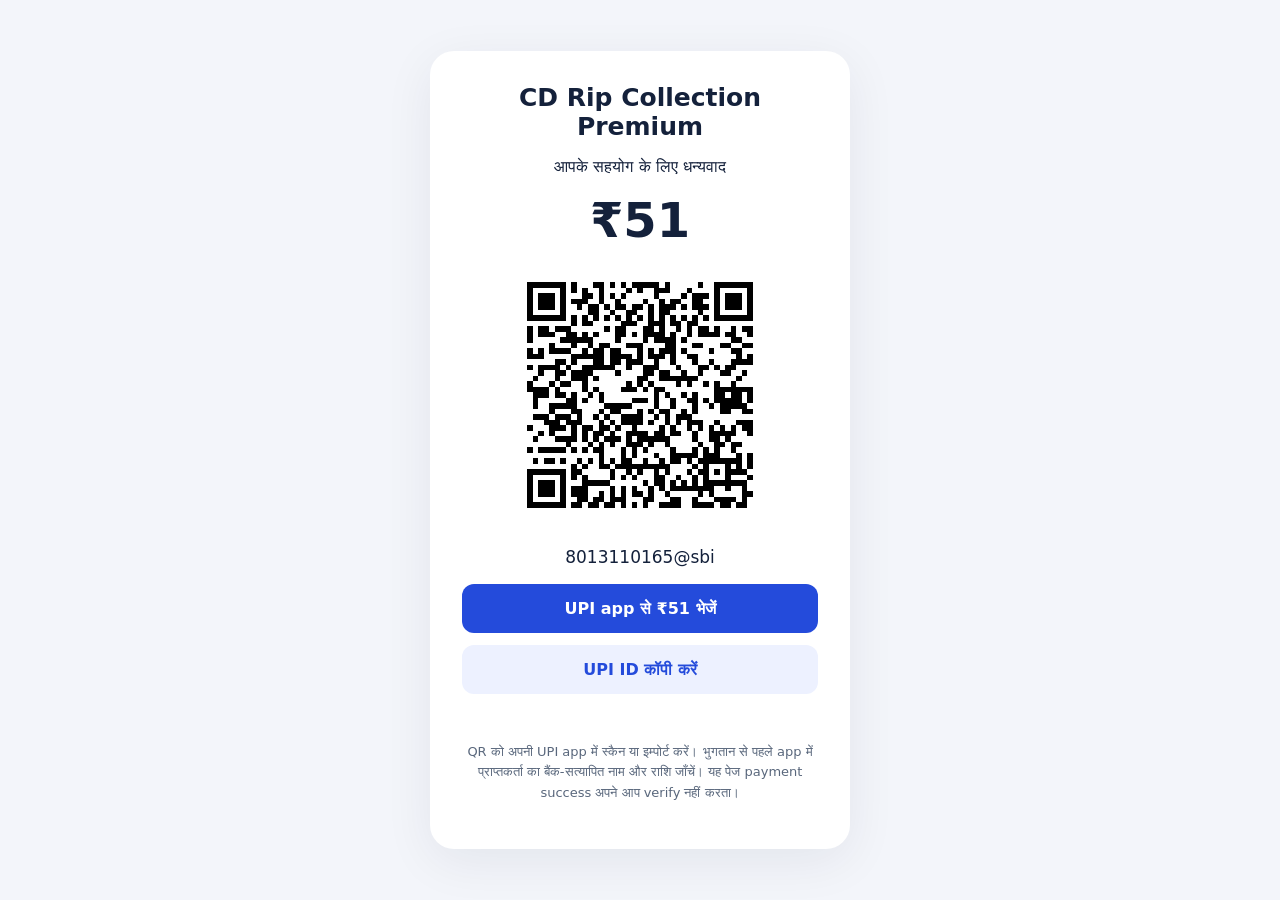
==== donate.html @ c80a20b7 "feat: add ₹51 UPI support page with embedded QR" ====
<!doctype html><html lang="hi"><meta charset="utf-8"><meta name="viewport" content="width=device-width,initial-scale=1"><title>CD Rip Collection Premium · ₹51</title><style>*{box-sizing:border-box}body{margin:0;min-height:100vh;display:grid;place-items:center;background:#f3f5fa;color:#14213b;font:16px system-ui,sans-serif;padding:24px}.card{width:100%;max-width:420px;background:white;padding:32px;border-radius:24px;box-shadow:0 12px 50px #14213b12;text-align:center}h1{font-size:25px;margin:0 0 12px}.amount{font-size:48px;font-weight:750;margin:12px}.qr{max-width:270px;margin:0 auto}.qr svg{display:block;width:100%}.upi{font-size:17px;overflow-wrap:anywhere}a,button{display:block;width:100%;border:0;border-radius:12px;padding:15px;margin-top:12px;background:#244bdb;color:white;text-decoration:none;font:600 16px system-ui}button{background:#edf1ff;color:#244bdb;cursor:pointer}.note{font-size:13px;line-height:1.6;color:#59677c}.status{min-height:1.4em;font-size:14px}</style><main class="card"><h1>CD Rip Collection Premium</h1><p>आपके सहयोग के लिए धन्यवाद</p><div class="amount">₹51</div><div class="qr"><svg xmlns="http://www.w3.org/2000/svg" viewBox="0 0 49 49" shape-rendering="crispEdges"><rect width="100%" height="100%" fill="white"/><path d="M4,4h1v1h-1zM5,4h1v1h-1zM6,4h1v1h-1zM7,4h1v1h-1zM8,4h1v1h-1zM9,4h1v1h-1zM10,4h1v1h-1zM12,4h1v1h-1zM16,4h1v1h-1zM17,4h1v1h-1zM19,4h1v1h-1zM21,4h1v1h-1zM23,4h1v1h-1zM24,4h1v1h-1zM25,4h1v1h-1zM26,4h1v1h-1zM27,4h1v1h-1zM29,4h1v1h-1zM35,4h1v1h-1zM38,4h1v1h-1zM39,4h1v1h-1zM40,4h1v1h-1zM41,4h1v1h-1zM42,4h1v1h-1zM43,4h1v1h-1zM44,4h1v1h-1zM4,5h1v1h-1zM10,5h1v1h-1zM12,5h1v1h-1zM14,5h1v1h-1zM17,5h1v1h-1zM22,5h1v1h-1zM24,5h1v1h-1zM27,5h1v1h-1zM28,5h1v1h-1zM29,5h1v1h-1zM33,5h1v1h-1zM38,5h1v1h-1zM44,5h1v1h-1zM4,6h1v1h-1zM6,6h1v1h-1zM7,6h1v1h-1zM8,6h1v1h-1zM10,6h1v1h-1zM14,6h1v1h-1zM15,6h1v1h-1zM17,6h1v1h-1zM19,6h1v1h-1zM21,6h1v1h-1zM27,6h1v1h-1zM32,6h1v1h-1zM34,6h1v1h-1zM35,6h1v1h-1zM36,6h1v1h-1zM38,6h1v1h-1zM40,6h1v1h-1zM41,6h1v1h-1zM42,6h1v1h-1zM44,6h1v1h-1zM4,7h1v1h-1zM6,7h1v1h-1zM7,7h1v1h-1zM8,7h1v1h-1zM10,7h1v1h-1zM12,7h1v1h-1zM13,7h1v1h-1zM14,7h1v1h-1zM17,7h1v1h-1zM20,7h1v1h-1zM25,7h1v1h-1zM28,7h1v1h-1zM30,7h1v1h-1zM31,7h1v1h-1zM34,7h1v1h-1zM35,7h1v1h-1zM38,7h1v1h-1zM40,7h1v1h-1zM41,7h1v1h-1zM42,7h1v1h-1zM44,7h1v1h-1zM4,8h1v1h-1zM6,8h1v1h-1zM7,8h1v1h-1zM8,8h1v1h-1zM10,8h1v1h-1zM13,8h1v1h-1zM15,8h1v1h-1zM16,8h1v1h-1zM18,8h1v1h-1zM20,8h1v1h-1zM21,8h1v1h-1zM23,8h1v1h-1zM24,8h1v1h-1zM26,8h1v1h-1zM28,8h1v1h-1zM29,8h1v1h-1zM30,8h1v1h-1zM32,8h1v1h-1zM34,8h1v1h-1zM35,8h1v1h-1zM36,8h1v1h-1zM38,8h1v1h-1zM40,8h1v1h-1zM41,8h1v1h-1zM42,8h1v1h-1zM44,8h1v1h-1zM4,9h1v1h-1zM10,9h1v1h-1zM15,9h1v1h-1zM16,9h1v1h-1zM19,9h1v1h-1zM22,9h1v1h-1zM23,9h1v1h-1zM26,9h1v1h-1zM28,9h1v1h-1zM29,9h1v1h-1zM35,9h1v1h-1zM38,9h1v1h-1zM44,9h1v1h-1zM4,10h1v1h-1zM5,10h1v1h-1zM6,10h1v1h-1zM7,10h1v1h-1zM8,10h1v1h-1zM9,10h1v1h-1zM10,10h1v1h-1zM12,10h1v1h-1zM14,10h1v1h-1zM16,10h1v1h-1zM18,10h1v1h-1zM20,10h1v1h-1zM22,10h1v1h-1zM24,10h1v1h-1zM26,10h1v1h-1zM28,10h1v1h-1zM30,10h1v1h-1zM32,10h1v1h-1zM34,10h1v1h-1zM36,10h1v1h-1zM38,10h1v1h-1zM39,10h1v1h-1zM40,10h1v1h-1zM41,10h1v1h-1zM42,10h1v1h-1zM43,10h1v1h-1zM44,10h1v1h-1zM12,11h1v1h-1zM14,11h1v1h-1zM15,11h1v1h-1zM21,11h1v1h-1zM22,11h1v1h-1zM23,11h1v1h-1zM26,11h1v1h-1zM27,11h1v1h-1zM28,11h1v1h-1zM30,11h1v1h-1zM31,11h1v1h-1zM33,11h1v1h-1zM34,11h1v1h-1zM4,12h1v1h-1zM6,12h1v1h-1zM7,12h1v1h-1zM9,12h1v1h-1zM10,12h1v1h-1zM11,12h1v1h-1zM18,12h1v1h-1zM20,12h1v1h-1zM21,12h1v1h-1zM25,12h1v1h-1zM26,12h1v1h-1zM28,12h1v1h-1zM31,12h1v1h-1zM33,12h1v1h-1zM35,12h1v1h-1zM36,12h1v1h-1zM38,12h1v1h-1zM41,12h1v1h-1zM43,12h1v1h-1zM44,12h1v1h-1zM4,13h1v1h-1zM6,13h1v1h-1zM7,13h1v1h-1zM8,13h1v1h-1zM11,13h1v1h-1zM12,13h1v1h-1zM14,13h1v1h-1zM16,13h1v1h-1zM20,13h1v1h-1zM21,13h1v1h-1zM23,13h1v1h-1zM25,13h1v1h-1zM26,13h1v1h-1zM27,13h1v1h-1zM28,13h1v1h-1zM30,13h1v1h-1zM33,13h1v1h-1zM35,13h1v1h-1zM36,13h1v1h-1zM37,13h1v1h-1zM38,13h1v1h-1zM40,13h1v1h-1zM41,13h1v1h-1zM44,13h1v1h-1zM4,14h1v1h-1zM10,14h1v1h-1zM11,14h1v1h-1zM12,14h1v1h-1zM13,14h1v1h-1zM14,14h1v1h-1zM15,14h1v1h-1zM20,14h1v1h-1zM25,14h1v1h-1zM27,14h1v1h-1zM28,14h1v1h-1zM29,14h1v1h-1zM30,14h1v1h-1zM32,14h1v1h-1zM41,14h1v1h-1zM42,14h1v1h-1zM8,15h1v1h-1zM12,15h1v1h-1zM15,15h1v1h-1zM17,15h1v1h-1zM18,15h1v1h-1zM22,15h1v1h-1zM23,15h1v1h-1zM24,15h1v1h-1zM29,15h1v1h-1zM30,15h1v1h-1zM34,15h1v1h-1zM35,15h1v1h-1zM39,15h1v1h-1zM40,15h1v1h-1zM43,15h1v1h-1zM44,15h1v1h-1zM4,16h1v1h-1zM6,16h1v1h-1zM8,16h1v1h-1zM9,16h1v1h-1zM10,16h1v1h-1zM11,16h1v1h-1zM14,16h1v1h-1zM16,16h1v1h-1zM17,16h1v1h-1zM19,16h1v1h-1zM20,16h1v1h-1zM24,16h1v1h-1zM26,16h1v1h-1zM28,16h1v1h-1zM29,16h1v1h-1zM30,16h1v1h-1zM32,16h1v1h-1zM37,16h1v1h-1zM41,16h1v1h-1zM42,16h1v1h-1zM4,17h1v1h-1zM5,17h1v1h-1zM6,17h1v1h-1zM12,17h1v1h-1zM13,17h1v1h-1zM14,17h1v1h-1zM15,17h1v1h-1zM16,17h1v1h-1zM17,17h1v1h-1zM19,17h1v1h-1zM20,17h1v1h-1zM21,17h1v1h-1zM22,17h1v1h-1zM24,17h1v1h-1zM26,17h1v1h-1zM27,17h1v1h-1zM28,17h1v1h-1zM30,17h1v1h-1zM33,17h1v1h-1zM34,17h1v1h-1zM42,17h1v1h-1zM44,17h1v1h-1zM9,18h1v1h-1zM10,18h1v1h-1zM12,18h1v1h-1zM16,18h1v1h-1zM17,18h1v1h-1zM19,18h1v1h-1zM20,18h1v1h-1zM22,18h1v1h-1zM23,18h1v1h-1zM24,18h1v1h-1zM27,18h1v1h-1zM30,18h1v1h-1zM34,18h1v1h-1zM37,18h1v1h-1zM41,18h1v1h-1zM42,18h1v1h-1zM43,18h1v1h-1zM44,18h1v1h-1zM4,19h1v1h-1zM6,19h1v1h-1zM7,19h1v1h-1zM8,19h1v1h-1zM9,19h1v1h-1zM11,19h1v1h-1zM14,19h1v1h-1zM15,19h1v1h-1zM16,19h1v1h-1zM17,19h1v1h-1zM18,19h1v1h-1zM19,19h1v1h-1zM22,19h1v1h-1zM25,19h1v1h-1zM26,19h1v1h-1zM27,19h1v1h-1zM31,19h1v1h-1zM35,19h1v1h-1zM36,19h1v1h-1zM38,19h1v1h-1zM40,19h1v1h-1zM41,19h1v1h-1zM6,20h1v1h-1zM9,20h1v1h-1zM10,20h1v1h-1zM12,20h1v1h-1zM13,20h1v1h-1zM14,20h1v1h-1zM15,20h1v1h-1zM20,20h1v1h-1zM25,20h1v1h-1zM26,20h1v1h-1zM28,20h1v1h-1zM29,20h1v1h-1zM32,20h1v1h-1zM35,20h1v1h-1zM39,20h1v1h-1zM40,20h1v1h-1zM43,20h1v1h-1zM5,21h1v1h-1zM9,21h1v1h-1zM12,21h1v1h-1zM13,21h1v1h-1zM14,21h1v1h-1zM16,21h1v1h-1zM24,21h1v1h-1zM25,21h1v1h-1zM28,21h1v1h-1zM29,21h1v1h-1zM30,21h1v1h-1zM31,21h1v1h-1zM32,21h1v1h-1zM33,21h1v1h-1zM34,21h1v1h-1zM42,21h1v1h-1zM4,22h1v1h-1zM8,22h1v1h-1zM10,22h1v1h-1zM11,22h1v1h-1zM14,22h1v1h-1zM22,22h1v1h-1zM24,22h1v1h-1zM26,22h1v1h-1zM31,22h1v1h-1zM33,22h1v1h-1zM36,22h1v1h-1zM38,22h1v1h-1zM41,22h1v1h-1zM4,23h1v1h-1zM5,23h1v1h-1zM6,23h1v1h-1zM7,23h1v1h-1zM9,23h1v1h-1zM14,23h1v1h-1zM16,23h1v1h-1zM21,23h1v1h-1zM22,23h1v1h-1zM23,23h1v1h-1zM25,23h1v1h-1zM27,23h1v1h-1zM28,23h1v1h-1zM38,23h1v1h-1zM39,23h1v1h-1zM40,23h1v1h-1zM41,23h1v1h-1zM42,23h1v1h-1zM43,23h1v1h-1zM44,23h1v1h-1zM5,24h1v1h-1zM6,24h1v1h-1zM7,24h1v1h-1zM9,24h1v1h-1zM10,24h1v1h-1zM12,24h1v1h-1zM15,24h1v1h-1zM17,24h1v1h-1zM27,24h1v1h-1zM29,24h1v1h-1zM32,24h1v1h-1zM34,24h1v1h-1zM38,24h1v1h-1zM39,24h1v1h-1zM41,24h1v1h-1zM42,24h1v1h-1zM44,24h1v1h-1zM5,25h1v1h-1zM11,25h1v1h-1zM12,25h1v1h-1zM14,25h1v1h-1zM17,25h1v1h-1zM23,25h1v1h-1zM24,25h1v1h-1zM25,25h1v1h-1zM27,25h1v1h-1zM30,25h1v1h-1zM33,25h1v1h-1zM34,25h1v1h-1zM36,25h1v1h-1zM38,25h1v1h-1zM39,25h1v1h-1zM40,25h1v1h-1zM41,25h1v1h-1zM42,25h1v1h-1zM44,25h1v1h-1zM5,26h1v1h-1zM8,26h1v1h-1zM9,26h1v1h-1zM10,26h1v1h-1zM11,26h1v1h-1zM12,26h1v1h-1zM18,26h1v1h-1zM19,26h1v1h-1zM20,26h1v1h-1zM21,26h1v1h-1zM22,26h1v1h-1zM27,26h1v1h-1zM30,26h1v1h-1zM34,26h1v1h-1zM37,26h1v1h-1zM39,26h1v1h-1zM40,26h1v1h-1zM41,26h1v1h-1zM42,26h1v1h-1zM43,26h1v1h-1zM8,27h1v1h-1zM12,27h1v1h-1zM13,27h1v1h-1zM17,27h1v1h-1zM19,27h1v1h-1zM20,27h1v1h-1zM24,27h1v1h-1zM26,27h1v1h-1zM28,27h1v1h-1zM29,27h1v1h-1zM32,27h1v1h-1zM34,27h1v1h-1zM39,27h1v1h-1zM40,27h1v1h-1zM43,27h1v1h-1zM44,27h1v1h-1zM5,28h1v1h-1zM6,28h1v1h-1zM7,28h1v1h-1zM9,28h1v1h-1zM10,28h1v1h-1zM11,28h1v1h-1zM13,28h1v1h-1zM16,28h1v1h-1zM18,28h1v1h-1zM21,28h1v1h-1zM22,28h1v1h-1zM23,28h1v1h-1zM24,28h1v1h-1zM27,28h1v1h-1zM29,28h1v1h-1zM31,28h1v1h-1zM32,28h1v1h-1zM33,28h1v1h-1zM7,29h1v1h-1zM8,29h1v1h-1zM9,29h1v1h-1zM11,29h1v1h-1zM12,29h1v1h-1zM13,29h1v1h-1zM17,29h1v1h-1zM19,29h1v1h-1zM21,29h1v1h-1zM22,29h1v1h-1zM23,29h1v1h-1zM24,29h1v1h-1zM26,29h1v1h-1zM29,29h1v1h-1zM31,29h1v1h-1zM33,29h1v1h-1zM34,29h1v1h-1zM35,29h1v1h-1zM38,29h1v1h-1zM42,29h1v1h-1zM43,29h1v1h-1zM44,29h1v1h-1zM4,30h1v1h-1zM8,30h1v1h-1zM9,30h1v1h-1zM10,30h1v1h-1zM12,30h1v1h-1zM14,30h1v1h-1zM15,30h1v1h-1zM17,30h1v1h-1zM18,30h1v1h-1zM20,30h1v1h-1zM23,30h1v1h-1zM28,30h1v1h-1zM30,30h1v1h-1zM33,30h1v1h-1zM35,30h1v1h-1zM37,30h1v1h-1zM39,30h1v1h-1zM41,30h1v1h-1zM43,30h1v1h-1zM44,30h1v1h-1zM6,31h1v1h-1zM8,31h1v1h-1zM12,31h1v1h-1zM14,31h1v1h-1zM16,31h1v1h-1zM17,31h1v1h-1zM19,31h1v1h-1zM22,31h1v1h-1zM23,31h1v1h-1zM24,31h1v1h-1zM25,31h1v1h-1zM27,31h1v1h-1zM28,31h1v1h-1zM30,31h1v1h-1zM31,31h1v1h-1zM34,31h1v1h-1zM37,31h1v1h-1zM38,31h1v1h-1zM39,31h1v1h-1zM40,31h1v1h-1zM41,31h1v1h-1zM44,31h1v1h-1zM5,32h1v1h-1zM9,32h1v1h-1zM10,32h1v1h-1zM11,32h1v1h-1zM12,32h1v1h-1zM14,32h1v1h-1zM16,32h1v1h-1zM18,32h1v1h-1zM19,32h1v1h-1zM20,32h1v1h-1zM22,32h1v1h-1zM24,32h1v1h-1zM25,32h1v1h-1zM26,32h1v1h-1zM27,32h1v1h-1zM28,32h1v1h-1zM29,32h1v1h-1zM34,32h1v1h-1zM37,32h1v1h-1zM38,32h1v1h-1zM40,32h1v1h-1zM11,33h1v1h-1zM15,33h1v1h-1zM17,33h1v1h-1zM19,33h1v1h-1zM22,33h1v1h-1zM23,33h1v1h-1zM24,33h1v1h-1zM26,33h1v1h-1zM29,33h1v1h-1zM35,33h1v1h-1zM38,33h1v1h-1zM39,33h1v1h-1zM41,33h1v1h-1zM42,33h1v1h-1zM4,34h1v1h-1zM6,34h1v1h-1zM7,34h1v1h-1zM8,34h1v1h-1zM9,34h1v1h-1zM10,34h1v1h-1zM12,34h1v1h-1zM14,34h1v1h-1zM16,34h1v1h-1zM17,34h1v1h-1zM21,34h1v1h-1zM23,34h1v1h-1zM25,34h1v1h-1zM30,34h1v1h-1zM34,34h1v1h-1zM36,34h1v1h-1zM38,34h1v1h-1zM41,34h1v1h-1zM17,35h1v1h-1zM21,35h1v1h-1zM23,35h1v1h-1zM27,35h1v1h-1zM30,35h1v1h-1zM31,35h1v1h-1zM32,35h1v1h-1zM33,35h1v1h-1zM34,35h1v1h-1zM36,35h1v1h-1zM37,35h1v1h-1zM38,35h1v1h-1zM42,35h1v1h-1zM44,35h1v1h-1zM5,36h1v1h-1zM7,36h1v1h-1zM8,36h1v1h-1zM10,36h1v1h-1zM13,36h1v1h-1zM15,36h1v1h-1zM17,36h1v1h-1zM19,36h1v1h-1zM21,36h1v1h-1zM22,36h1v1h-1zM25,36h1v1h-1zM28,36h1v1h-1zM30,36h1v1h-1zM31,36h1v1h-1zM33,36h1v1h-1zM35,36h1v1h-1zM36,36h1v1h-1zM37,36h1v1h-1zM38,36h1v1h-1zM39,36h1v1h-1zM40,36h1v1h-1zM41,36h1v1h-1zM42,36h1v1h-1zM44,36h1v1h-1zM12,37h1v1h-1zM14,37h1v1h-1zM17,37h1v1h-1zM18,37h1v1h-1zM20,37h1v1h-1zM21,37h1v1h-1zM22,37h1v1h-1zM23,37h1v1h-1zM24,37h1v1h-1zM25,37h1v1h-1zM26,37h1v1h-1zM27,37h1v1h-1zM28,37h1v1h-1zM29,37h1v1h-1zM34,37h1v1h-1zM36,37h1v1h-1zM40,37h1v1h-1zM42,37h1v1h-1zM44,37h1v1h-1zM4,38h1v1h-1zM5,38h1v1h-1zM6,38h1v1h-1zM7,38h1v1h-1zM8,38h1v1h-1zM9,38h1v1h-1zM10,38h1v1h-1zM12,38h1v1h-1zM13,38h1v1h-1zM19,38h1v1h-1zM22,38h1v1h-1zM24,38h1v1h-1zM27,38h1v1h-1zM29,38h1v1h-1zM33,38h1v1h-1zM35,38h1v1h-1zM36,38h1v1h-1zM38,38h1v1h-1zM40,38h1v1h-1zM41,38h1v1h-1zM42,38h1v1h-1zM43,38h1v1h-1zM4,39h1v1h-1zM10,39h1v1h-1zM12,39h1v1h-1zM14,39h1v1h-1zM19,39h1v1h-1zM21,39h1v1h-1zM23,39h1v1h-1zM27,39h1v1h-1zM28,39h1v1h-1zM31,39h1v1h-1zM34,39h1v1h-1zM36,39h1v1h-1zM40,39h1v1h-1zM44,39h1v1h-1zM4,40h1v1h-1zM6,40h1v1h-1zM7,40h1v1h-1zM8,40h1v1h-1zM10,40h1v1h-1zM14,40h1v1h-1zM15,40h1v1h-1zM16,40h1v1h-1zM17,40h1v1h-1zM18,40h1v1h-1zM25,40h1v1h-1zM27,40h1v1h-1zM28,40h1v1h-1zM30,40h1v1h-1zM32,40h1v1h-1zM34,40h1v1h-1zM36,40h1v1h-1zM37,40h1v1h-1zM38,40h1v1h-1zM39,40h1v1h-1zM40,40h1v1h-1zM41,40h1v1h-1zM42,40h1v1h-1zM43,40h1v1h-1zM4,41h1v1h-1zM6,41h1v1h-1zM7,41h1v1h-1zM8,41h1v1h-1zM10,41h1v1h-1zM12,41h1v1h-1zM13,41h1v1h-1zM14,41h1v1h-1zM19,41h1v1h-1zM21,41h1v1h-1zM23,41h1v1h-1zM26,41h1v1h-1zM28,41h1v1h-1zM30,41h1v1h-1zM31,41h1v1h-1zM32,41h1v1h-1zM33,41h1v1h-1zM34,41h1v1h-1zM35,41h1v1h-1zM36,41h1v1h-1zM37,41h1v1h-1zM40,41h1v1h-1zM43,41h1v1h-1zM4,42h1v1h-1zM6,42h1v1h-1zM7,42h1v1h-1zM8,42h1v1h-1zM10,42h1v1h-1zM12,42h1v1h-1zM13,42h1v1h-1zM14,42h1v1h-1zM17,42h1v1h-1zM19,42h1v1h-1zM21,42h1v1h-1zM23,42h1v1h-1zM24,42h1v1h-1zM26,42h1v1h-1zM29,42h1v1h-1zM35,42h1v1h-1zM37,42h1v1h-1zM43,42h1v1h-1zM44,42h1v1h-1zM4,43h1v1h-1zM10,43h1v1h-1zM13,43h1v1h-1zM14,43h1v1h-1zM16,43h1v1h-1zM17,43h1v1h-1zM19,43h1v1h-1zM20,43h1v1h-1zM21,43h1v1h-1zM25,43h1v1h-1zM26,43h1v1h-1zM30,43h1v1h-1zM31,43h1v1h-1zM34,43h1v1h-1zM38,43h1v1h-1zM39,43h1v1h-1zM40,43h1v1h-1zM41,43h1v1h-1zM43,43h1v1h-1zM4,44h1v1h-1zM5,44h1v1h-1zM6,44h1v1h-1zM7,44h1v1h-1zM8,44h1v1h-1zM9,44h1v1h-1zM10,44h1v1h-1zM12,44h1v1h-1zM13,44h1v1h-1zM15,44h1v1h-1zM16,44h1v1h-1zM18,44h1v1h-1zM19,44h1v1h-1zM21,44h1v1h-1zM23,44h1v1h-1zM25,44h1v1h-1zM28,44h1v1h-1zM29,44h1v1h-1zM30,44h1v1h-1zM31,44h1v1h-1zM34,44h1v1h-1zM35,44h1v1h-1zM36,44h1v1h-1zM37,44h1v1h-1zM39,44h1v1h-1zM40,44h1v1h-1zM42,44h1v1h-1zM43,44h1v1h-1z" fill="black"/></svg></div><p class="upi">8013110165@sbi</p><a href="upi://pay?pa=8013110165%40sbi&amp;pn=CD+Rip+Collection+Premium&amp;am=51.00&amp;tn=Support&amp;cu=INR">UPI app से ₹51 भेजें</a><button id="copy">UPI ID कॉपी करें</button><p class="status" id="status" role="status"></p><p class="note">QR को अपनी UPI app में स्कैन या इम्पोर्ट करें। भुगतान से पहले app में प्राप्तकर्ता का बैंक-सत्यापित नाम और राशि जाँचें। यह पेज payment success अपने आप verify नहीं करता।</p></main><script>document.getElementById('copy').onclick=async()=>{try{await navigator.clipboard.writeText('8013110165@sbi');document.getElementById('status').textContent='UPI ID कॉपी हो गई';}catch{document.getElementById('status').textContent='UPI ID: 8013110165@sbi';}};</script></html>
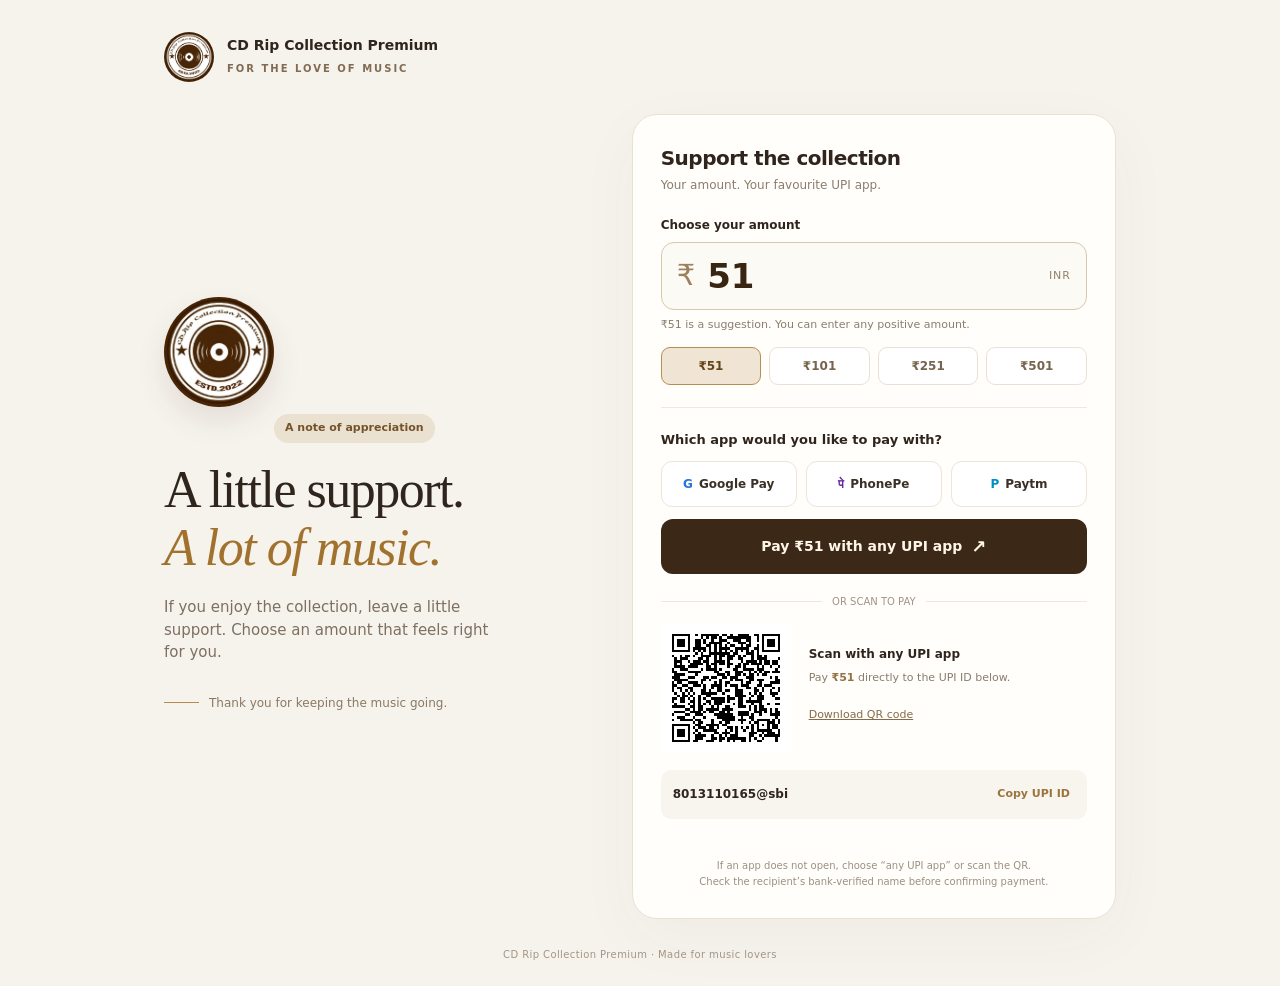
==== commit 2f15f812: "feat: redesign support page with logo, editable amount and UPI app choices" ====
--- a/donate.html
+++ b/donate.html
@@ -1 +1,32 @@
-<!doctype html><html lang="hi"><meta charset="utf-8"><meta name="viewport" content="width=device-width,initial-scale=1"><title>CD Rip Collection Premium · ₹51</title><style>*{box-sizing:border-box}body{margin:0;min-height:100vh;display:grid;place-items:center;background:#f3f5fa;color:#14213b;font:16px system-ui,sans-serif;padding:24px}.card{width:100%;max-width:420px;background:white;padding:32px;border-radius:24px;box-shadow:0 12px 50px #14213b12;text-align:center}h1{font-size:25px;margin:0 0 12px}.amount{font-size:48px;font-weight:750;margin:12px}.qr{max-width:270px;margin:0 auto}.qr svg{display:block;width:100%}.upi{font-size:17px;overflow-wrap:anywhere}a,button{display:block;width:100%;border:0;border-radius:12px;padding:15px;margin-top:12px;background:#244bdb;color:white;text-decoration:none;font:600 16px system-ui}button{background:#edf1ff;color:#244bdb;cursor:pointer}.note{font-size:13px;line-height:1.6;color:#59677c}.status{min-height:1.4em;font-size:14px}</style><main class="card"><h1>CD Rip Collection Premium</h1><p>आपके सहयोग के लिए धन्यवाद</p><div class="amount">₹51</div><div class="qr"><svg xmlns="http://www.w3.org/2000/svg" viewBox="0 0 49 49" shape-rendering="crispEdges"><rect width="100%" height="100%" fill="white"/><path d="M4,4h1v1h-1zM5,4h1v1h-1zM6,4h1v1h-1zM7,4h1v1h-1zM8,4h1v1h-1zM9,4h1v1h-1zM10,4h1v1h-1zM12,4h1v1h-1zM16,4h1v1h-1zM17,4h1v1h-1zM19,4h1v1h-1zM21,4h1v1h-1zM23,4h1v1h-1zM24,4h1v1h-1zM25,4h1v1h-1zM26,4h1v1h-1zM27,4h1v1h-1zM29,4h1v1h-1zM35,4h1v1h-1zM38,4h1v1h-1zM39,4h1v1h-1zM40,4h1v1h-1zM41,4h1v1h-1zM42,4h1v1h-1zM43,4h1v1h-1zM44,4h1v1h-1zM4,5h1v1h-1zM10,5h1v1h-1zM12,5h1v1h-1zM14,5h1v1h-1zM17,5h1v1h-1zM22,5h1v1h-1zM24,5h1v1h-1zM27,5h1v1h-1zM28,5h1v1h-1zM29,5h1v1h-1zM33,5h1v1h-1zM38,5h1v1h-1zM44,5h1v1h-1zM4,6h1v1h-1zM6,6h1v1h-1zM7,6h1v1h-1zM8,6h1v1h-1zM10,6h1v1h-1zM14,6h1v1h-1zM15,6h1v1h-1zM17,6h1v1h-1zM19,6h1v1h-1zM21,6h1v1h-1zM27,6h1v1h-1zM32,6h1v1h-1zM34,6h1v1h-1zM35,6h1v1h-1zM36,6h1v1h-1zM38,6h1v1h-1zM40,6h1v1h-1zM41,6h1v1h-1zM42,6h1v1h-1zM44,6h1v1h-1zM4,7h1v1h-1zM6,7h1v1h-1zM7,7h1v1h-1zM8,7h1v1h-1zM10,7h1v1h-1zM12,7h1v1h-1zM13,7h1v1h-1zM14,7h1v1h-1zM17,7h1v1h-1zM20,7h1v1h-1zM25,7h1v1h-1zM28,7h1v1h-1zM30,7h1v1h-1zM31,7h1v1h-1zM34,7h1v1h-1zM35,7h1v1h-1zM38,7h1v1h-1zM40,7h1v1h-1zM41,7h1v1h-1zM42,7h1v1h-1zM44,7h1v1h-1zM4,8h1v1h-1zM6,8h1v1h-1zM7,8h1v1h-1zM8,8h1v1h-1zM10,8h1v1h-1zM13,8h1v1h-1zM15,8h1v1h-1zM16,8h1v1h-1zM18,8h1v1h-1zM20,8h1v1h-1zM21,8h1v1h-1zM23,8h1v1h-1zM24,8h1v1h-1zM26,8h1v1h-1zM28,8h1v1h-1zM29,8h1v1h-1zM30,8h1v1h-1zM32,8h1v1h-1zM34,8h1v1h-1zM35,8h1v1h-1zM36,8h1v1h-1zM38,8h1v1h-1zM40,8h1v1h-1zM41,8h1v1h-1zM42,8h1v1h-1zM44,8h1v1h-1zM4,9h1v1h-1zM10,9h1v1h-1zM15,9h1v1h-1zM16,9h1v1h-1zM19,9h1v1h-1zM22,9h1v1h-1zM23,9h1v1h-1zM26,9h1v1h-1zM28,9h1v1h-1zM29,9h1v1h-1zM35,9h1v1h-1zM38,9h1v1h-1zM44,9h1v1h-1zM4,10h1v1h-1zM5,10h1v1h-1zM6,10h1v1h-1zM7,10h1v1h-1zM8,10h1v1h-1zM9,10h1v1h-1zM10,10h1v1h-1zM12,10h1v1h-1zM14,10h1v1h-1zM16,10h1v1h-1zM18,10h1v1h-1zM20,10h1v1h-1zM22,10h1v1h-1zM24,10h1v1h-1zM26,10h1v1h-1zM28,10h1v1h-1zM30,10h1v1h-1zM32,10h1v1h-1zM34,10h1v1h-1zM36,10h1v1h-1zM38,10h1v1h-1zM39,10h1v1h-1zM40,10h1v1h-1zM41,10h1v1h-1zM42,10h1v1h-1zM43,10h1v1h-1zM44,10h1v1h-1zM12,11h1v1h-1zM14,11h1v1h-1zM15,11h1v1h-1zM21,11h1v1h-1zM22,11h1v1h-1zM23,11h1v1h-1zM26,11h1v1h-1zM27,11h1v1h-1zM28,11h1v1h-1zM30,11h1v1h-1zM31,11h1v1h-1zM33,11h1v1h-1zM34,11h1v1h-1zM4,12h1v1h-1zM6,12h1v1h-1zM7,12h1v1h-1zM9,12h1v1h-1zM10,12h1v1h-1zM11,12h1v1h-1zM18,12h1v1h-1zM20,12h1v1h-1zM21,12h1v1h-1zM25,12h1v1h-1zM26,12h1v1h-1zM28,12h1v1h-1zM31,12h1v1h-1zM33,12h1v1h-1zM35,12h1v1h-1zM36,12h1v1h-1zM38,12h1v1h-1zM41,12h1v1h-1zM43,12h1v1h-1zM44,12h1v1h-1zM4,13h1v1h-1zM6,13h1v1h-1zM7,13h1v1h-1zM8,13h1v1h-1zM11,13h1v1h-1zM12,13h1v1h-1zM14,13h1v1h-1zM16,13h1v1h-1zM20,13h1v1h-1zM21,13h1v1h-1zM23,13h1v1h-1zM25,13h1v1h-1zM26,13h1v1h-1zM27,13h1v1h-1zM28,13h1v1h-1zM30,13h1v1h-1zM33,13h1v1h-1zM35,13h1v1h-1zM36,13h1v1h-1zM37,13h1v1h-1zM38,13h1v1h-1zM40,13h1v1h-1zM41,13h1v1h-1zM44,13h1v1h-1zM4,14h1v1h-1zM10,14h1v1h-1zM11,14h1v1h-1zM12,14h1v1h-1zM13,14h1v1h-1zM14,14h1v1h-1zM15,14h1v1h-1zM20,14h1v1h-1zM25,14h1v1h-1zM27,14h1v1h-1zM28,14h1v1h-1zM29,14h1v1h-1zM30,14h1v1h-1zM32,14h1v1h-1zM41,14h1v1h-1zM42,14h1v1h-1zM8,15h1v1h-1zM12,15h1v1h-1zM15,15h1v1h-1zM17,15h1v1h-1zM18,15h1v1h-1zM22,15h1v1h-1zM23,15h1v1h-1zM24,15h1v1h-1zM29,15h1v1h-1zM30,15h1v1h-1zM34,15h1v1h-1zM35,15h1v1h-1zM39,15h1v1h-1zM40,15h1v1h-1zM43,15h1v1h-1zM44,15h1v1h-1zM4,16h1v1h-1zM6,16h1v1h-1zM8,16h1v1h-1zM9,16h1v1h-1zM10,16h1v1h-1zM11,16h1v1h-1zM14,16h1v1h-1zM16,16h1v1h-1zM17,16h1v1h-1zM19,16h1v1h-1zM20,16h1v1h-1zM24,16h1v1h-1zM26,16h1v1h-1zM28,16h1v1h-1zM29,16h1v1h-1zM30,16h1v1h-1zM32,16h1v1h-1zM37,16h1v1h-1zM41,16h1v1h-1zM42,16h1v1h-1zM4,17h1v1h-1zM5,17h1v1h-1zM6,17h1v1h-1zM12,17h1v1h-1zM13,17h1v1h-1zM14,17h1v1h-1zM15,17h1v1h-1zM16,17h1v1h-1zM17,17h1v1h-1zM19,17h1v1h-1zM20,17h1v1h-1zM21,17h1v1h-1zM22,17h1v1h-1zM24,17h1v1h-1zM26,17h1v1h-1zM27,17h1v1h-1zM28,17h1v1h-1zM30,17h1v1h-1zM33,17h1v1h-1zM34,17h1v1h-1zM42,17h1v1h-1zM44,17h1v1h-1zM9,18h1v1h-1zM10,18h1v1h-1zM12,18h1v1h-1zM16,18h1v1h-1zM17,18h1v1h-1zM19,18h1v1h-1zM20,18h1v1h-1zM22,18h1v1h-1zM23,18h1v1h-1zM24,18h1v1h-1zM27,18h1v1h-1zM30,18h1v1h-1zM34,18h1v1h-1zM37,18h1v1h-1zM41,18h1v1h-1zM42,18h1v1h-1zM43,18h1v1h-1zM44,18h1v1h-1zM4,19h1v1h-1zM6,19h1v1h-1zM7,19h1v1h-1zM8,19h1v1h-1zM9,19h1v1h-1zM11,19h1v1h-1zM14,19h1v1h-1zM15,19h1v1h-1zM16,19h1v1h-1zM17,19h1v1h-1zM18,19h1v1h-1zM19,19h1v1h-1zM22,19h1v1h-1zM25,19h1v1h-1zM26,19h1v1h-1zM27,19h1v1h-1zM31,19h1v1h-1zM35,19h1v1h-1zM36,19h1v1h-1zM38,19h1v1h-1zM40,19h1v1h-1zM41,19h1v1h-1zM6,20h1v1h-1zM9,20h1v1h-1zM10,20h1v1h-1zM12,20h1v1h-1zM13,20h1v1h-1zM14,20h1v1h-1zM15,20h1v1h-1zM20,20h1v1h-1zM25,20h1v1h-1zM26,20h1v1h-1zM28,20h1v1h-1zM29,20h1v1h-1zM32,20h1v1h-1zM35,20h1v1h-1zM39,20h1v1h-1zM40,20h1v1h-1zM43,20h1v1h-1zM5,21h1v1h-1zM9,21h1v1h-1zM12,21h1v1h-1zM13,21h1v1h-1zM14,21h1v1h-1zM16,21h1v1h-1zM24,21h1v1h-1zM25,21h1v1h-1zM28,21h1v1h-1zM29,21h1v1h-1zM30,21h1v1h-1zM31,21h1v1h-1zM32,21h1v1h-1zM33,21h1v1h-1zM34,21h1v1h-1zM42,21h1v1h-1zM4,22h1v1h-1zM8,22h1v1h-1zM10,22h1v1h-1zM11,22h1v1h-1zM14,22h1v1h-1zM22,22h1v1h-1zM24,22h1v1h-1zM26,22h1v1h-1zM31,22h1v1h-1zM33,22h1v1h-1zM36,22h1v1h-1zM38,22h1v1h-1zM41,22h1v1h-1zM4,23h1v1h-1zM5,23h1v1h-1zM6,23h1v1h-1zM7,23h1v1h-1zM9,23h1v1h-1zM14,23h1v1h-1zM16,23h1v1h-1zM21,23h1v1h-1zM22,23h1v1h-1zM23,23h1v1h-1zM25,23h1v1h-1zM27,23h1v1h-1zM28,23h1v1h-1zM38,23h1v1h-1zM39,23h1v1h-1zM40,23h1v1h-1zM41,23h1v1h-1zM42,23h1v1h-1zM43,23h1v1h-1zM44,23h1v1h-1zM5,24h1v1h-1zM6,24h1v1h-1zM7,24h1v1h-1zM9,24h1v1h-1zM10,24h1v1h-1zM12,24h1v1h-1zM15,24h1v1h-1zM17,24h1v1h-1zM27,24h1v1h-1zM29,24h1v1h-1zM32,24h1v1h-1zM34,24h1v1h-1zM38,24h1v1h-1zM39,24h1v1h-1zM41,24h1v1h-1zM42,24h1v1h-1zM44,24h1v1h-1zM5,25h1v1h-1zM11,25h1v1h-1zM12,25h1v1h-1zM14,25h1v1h-1zM17,25h1v1h-1zM23,25h1v1h-1zM24,25h1v1h-1zM25,25h1v1h-1zM27,25h1v1h-1zM30,25h1v1h-1zM33,25h1v1h-1zM34,25h1v1h-1zM36,25h1v1h-1zM38,25h1v1h-1zM39,25h1v1h-1zM40,25h1v1h-1zM41,25h1v1h-1zM42,25h1v1h-1zM44,25h1v1h-1zM5,26h1v1h-1zM8,26h1v1h-1zM9,26h1v1h-1zM10,26h1v1h-1zM11,26h1v1h-1zM12,26h1v1h-1zM18,26h1v1h-1zM19,26h1v1h-1zM20,26h1v1h-1zM21,26h1v1h-1zM22,26h1v1h-1zM27,26h1v1h-1zM30,26h1v1h-1zM34,26h1v1h-1zM37,26h1v1h-1zM39,26h1v1h-1zM40,26h1v1h-1zM41,26h1v1h-1zM42,26h1v1h-1zM43,26h1v1h-1zM8,27h1v1h-1zM12,27h1v1h-1zM13,27h1v1h-1zM17,27h1v1h-1zM19,27h1v1h-1zM20,27h1v1h-1zM24,27h1v1h-1zM26,27h1v1h-1zM28,27h1v1h-1zM29,27h1v1h-1zM32,27h1v1h-1zM34,27h1v1h-1zM39,27h1v1h-1zM40,27h1v1h-1zM43,27h1v1h-1zM44,27h1v1h-1zM5,28h1v1h-1zM6,28h1v1h-1zM7,28h1v1h-1zM9,28h1v1h-1zM10,28h1v1h-1zM11,28h1v1h-1zM13,28h1v1h-1zM16,28h1v1h-1zM18,28h1v1h-1zM21,28h1v1h-1zM22,28h1v1h-1zM23,28h1v1h-1zM24,28h1v1h-1zM27,28h1v1h-1zM29,28h1v1h-1zM31,28h1v1h-1zM32,28h1v1h-1zM33,28h1v1h-1zM7,29h1v1h-1zM8,29h1v1h-1zM9,29h1v1h-1zM11,29h1v1h-1zM12,29h1v1h-1zM13,29h1v1h-1zM17,29h1v1h-1zM19,29h1v1h-1zM21,29h1v1h-1zM22,29h1v1h-1zM23,29h1v1h-1zM24,29h1v1h-1zM26,29h1v1h-1zM29,29h1v1h-1zM31,29h1v1h-1zM33,29h1v1h-1zM34,29h1v1h-1zM35,29h1v1h-1zM38,29h1v1h-1zM42,29h1v1h-1zM43,29h1v1h-1zM44,29h1v1h-1zM4,30h1v1h-1zM8,30h1v1h-1zM9,30h1v1h-1zM10,30h1v1h-1zM12,30h1v1h-1zM14,30h1v1h-1zM15,30h1v1h-1zM17,30h1v1h-1zM18,30h1v1h-1zM20,30h1v1h-1zM23,30h1v1h-1zM28,30h1v1h-1zM30,30h1v1h-1zM33,30h1v1h-1zM35,30h1v1h-1zM37,30h1v1h-1zM39,30h1v1h-1zM41,30h1v1h-1zM43,30h1v1h-1zM44,30h1v1h-1zM6,31h1v1h-1zM8,31h1v1h-1zM12,31h1v1h-1zM14,31h1v1h-1zM16,31h1v1h-1zM17,31h1v1h-1zM19,31h1v1h-1zM22,31h1v1h-1zM23,31h1v1h-1zM24,31h1v1h-1zM25,31h1v1h-1zM27,31h1v1h-1zM28,31h1v1h-1zM30,31h1v1h-1zM31,31h1v1h-1zM34,31h1v1h-1zM37,31h1v1h-1zM38,31h1v1h-1zM39,31h1v1h-1zM40,31h1v1h-1zM41,31h1v1h-1zM44,31h1v1h-1zM5,32h1v1h-1zM9,32h1v1h-1zM10,32h1v1h-1zM11,32h1v1h-1zM12,32h1v1h-1zM14,32h1v1h-1zM16,32h1v1h-1zM18,32h1v1h-1zM19,32h1v1h-1zM20,32h1v1h-1zM22,32h1v1h-1zM24,32h1v1h-1zM25,32h1v1h-1zM26,32h1v1h-1zM27,32h1v1h-1zM28,32h1v1h-1zM29,32h1v1h-1zM34,32h1v1h-1zM37,32h1v1h-1zM38,32h1v1h-1zM40,32h1v1h-1zM11,33h1v1h-1zM15,33h1v1h-1zM17,33h1v1h-1zM19,33h1v1h-1zM22,33h1v1h-1zM23,33h1v1h-1zM24,33h1v1h-1zM26,33h1v1h-1zM29,33h1v1h-1zM35,33h1v1h-1zM38,33h1v1h-1zM39,33h1v1h-1zM41,33h1v1h-1zM42,33h1v1h-1zM4,34h1v1h-1zM6,34h1v1h-1zM7,34h1v1h-1zM8,34h1v1h-1zM9,34h1v1h-1zM10,34h1v1h-1zM12,34h1v1h-1zM14,34h1v1h-1zM16,34h1v1h-1zM17,34h1v1h-1zM21,34h1v1h-1zM23,34h1v1h-1zM25,34h1v1h-1zM30,34h1v1h-1zM34,34h1v1h-1zM36,34h1v1h-1zM38,34h1v1h-1zM41,34h1v1h-1zM17,35h1v1h-1zM21,35h1v1h-1zM23,35h1v1h-1zM27,35h1v1h-1zM30,35h1v1h-1zM31,35h1v1h-1zM32,35h1v1h-1zM33,35h1v1h-1zM34,35h1v1h-1zM36,35h1v1h-1zM37,35h1v1h-1zM38,35h1v1h-1zM42,35h1v1h-1zM44,35h1v1h-1zM5,36h1v1h-1zM7,36h1v1h-1zM8,36h1v1h-1zM10,36h1v1h-1zM13,36h1v1h-1zM15,36h1v1h-1zM17,36h1v1h-1zM19,36h1v1h-1zM21,36h1v1h-1zM22,36h1v1h-1zM25,36h1v1h-1zM28,36h1v1h-1zM30,36h1v1h-1zM31,36h1v1h-1zM33,36h1v1h-1zM35,36h1v1h-1zM36,36h1v1h-1zM37,36h1v1h-1zM38,36h1v1h-1zM39,36h1v1h-1zM40,36h1v1h-1zM41,36h1v1h-1zM42,36h1v1h-1zM44,36h1v1h-1zM12,37h1v1h-1zM14,37h1v1h-1zM17,37h1v1h-1zM18,37h1v1h-1zM20,37h1v1h-1zM21,37h1v1h-1zM22,37h1v1h-1zM23,37h1v1h-1zM24,37h1v1h-1zM25,37h1v1h-1zM26,37h1v1h-1zM27,37h1v1h-1zM28,37h1v1h-1zM29,37h1v1h-1zM34,37h1v1h-1zM36,37h1v1h-1zM40,37h1v1h-1zM42,37h1v1h-1zM44,37h1v1h-1zM4,38h1v1h-1zM5,38h1v1h-1zM6,38h1v1h-1zM7,38h1v1h-1zM8,38h1v1h-1zM9,38h1v1h-1zM10,38h1v1h-1zM12,38h1v1h-1zM13,38h1v1h-1zM19,38h1v1h-1zM22,38h1v1h-1zM24,38h1v1h-1zM27,38h1v1h-1zM29,38h1v1h-1zM33,38h1v1h-1zM35,38h1v1h-1zM36,38h1v1h-1zM38,38h1v1h-1zM40,38h1v1h-1zM41,38h1v1h-1zM42,38h1v1h-1zM43,38h1v1h-1zM4,39h1v1h-1zM10,39h1v1h-1zM12,39h1v1h-1zM14,39h1v1h-1zM19,39h1v1h-1zM21,39h1v1h-1zM23,39h1v1h-1zM27,39h1v1h-1zM28,39h1v1h-1zM31,39h1v1h-1zM34,39h1v1h-1zM36,39h1v1h-1zM40,39h1v1h-1zM44,39h1v1h-1zM4,40h1v1h-1zM6,40h1v1h-1zM7,40h1v1h-1zM8,40h1v1h-1zM10,40h1v1h-1zM14,40h1v1h-1zM15,40h1v1h-1zM16,40h1v1h-1zM17,40h1v1h-1zM18,40h1v1h-1zM25,40h1v1h-1zM27,40h1v1h-1zM28,40h1v1h-1zM30,40h1v1h-1zM32,40h1v1h-1zM34,40h1v1h-1zM36,40h1v1h-1zM37,40h1v1h-1zM38,40h1v1h-1zM39,40h1v1h-1zM40,40h1v1h-1zM41,40h1v1h-1zM42,40h1v1h-1zM43,40h1v1h-1zM4,41h1v1h-1zM6,41h1v1h-1zM7,41h1v1h-1zM8,41h1v1h-1zM10,41h1v1h-1zM12,41h1v1h-1zM13,41h1v1h-1zM14,41h1v1h-1zM19,41h1v1h-1zM21,41h1v1h-1zM23,41h1v1h-1zM26,41h1v1h-1zM28,41h1v1h-1zM30,41h1v1h-1zM31,41h1v1h-1zM32,41h1v1h-1zM33,41h1v1h-1zM34,41h1v1h-1zM35,41h1v1h-1zM36,41h1v1h-1zM37,41h1v1h-1zM40,41h1v1h-1zM43,41h1v1h-1zM4,42h1v1h-1zM6,42h1v1h-1zM7,42h1v1h-1zM8,42h1v1h-1zM10,42h1v1h-1zM12,42h1v1h-1zM13,42h1v1h-1zM14,42h1v1h-1zM17,42h1v1h-1zM19,42h1v1h-1zM21,42h1v1h-1zM23,42h1v1h-1zM24,42h1v1h-1zM26,42h1v1h-1zM29,42h1v1h-1zM35,42h1v1h-1zM37,42h1v1h-1zM43,42h1v1h-1zM44,42h1v1h-1zM4,43h1v1h-1zM10,43h1v1h-1zM13,43h1v1h-1zM14,43h1v1h-1zM16,43h1v1h-1zM17,43h1v1h-1zM19,43h1v1h-1zM20,43h1v1h-1zM21,43h1v1h-1zM25,43h1v1h-1zM26,43h1v1h-1zM30,43h1v1h-1zM31,43h1v1h-1zM34,43h1v1h-1zM38,43h1v1h-1zM39,43h1v1h-1zM40,43h1v1h-1zM41,43h1v1h-1zM43,43h1v1h-1zM4,44h1v1h-1zM5,44h1v1h-1zM6,44h1v1h-1zM7,44h1v1h-1zM8,44h1v1h-1zM9,44h1v1h-1zM10,44h1v1h-1zM12,44h1v1h-1zM13,44h1v1h-1zM15,44h1v1h-1zM16,44h1v1h-1zM18,44h1v1h-1zM19,44h1v1h-1zM21,44h1v1h-1zM23,44h1v1h-1zM25,44h1v1h-1zM28,44h1v1h-1zM29,44h1v1h-1zM30,44h1v1h-1zM31,44h1v1h-1zM34,44h1v1h-1zM35,44h1v1h-1zM36,44h1v1h-1zM37,44h1v1h-1zM39,44h1v1h-1zM40,44h1v1h-1zM42,44h1v1h-1zM43,44h1v1h-1z" fill="black"/></svg></div><p class="upi">8013110165@sbi</p><a href="upi://pay?pa=8013110165%40sbi&amp;pn=CD+Rip+Collection+Premium&amp;am=51.00&amp;tn=Support&amp;cu=INR">UPI app से ₹51 भेजें</a><button id="copy">UPI ID कॉपी करें</button><p class="status" id="status" role="status"></p><p class="note">QR को अपनी UPI app में स्कैन या इम्पोर्ट करें। भुगतान से पहले app में प्राप्तकर्ता का बैंक-सत्यापित नाम और राशि जाँचें। यह पेज payment success अपने आप verify नहीं करता।</p></main><script>document.getElementById('copy').onclick=async()=>{try{await navigator.clipboard.writeText('8013110165@sbi');document.getElementById('status').textContent='UPI ID कॉपी हो गई';}catch{document.getElementById('status').textContent='UPI ID: 8013110165@sbi';}};</script></html>+<!doctype html>
+<html lang="en"><head><meta charset="utf-8"><meta name="viewport" content="width=device-width,initial-scale=1"><meta name="theme-color" content="#382312"><meta name="description" content="Support CD Rip Collection Premium with any amount using UPI."><title>Support · CD Rip Collection Premium</title>
+<style>
+*{box-sizing:border-box}body{margin:0;background:#f6f3ed;color:#30251d;font:15px/1.5 system-ui,-apple-system,BlinkMacSystemFont,"Segoe UI",sans-serif}button,input,a{-webkit-tap-highlight-color:transparent}button,a,input{touch-action:manipulation}button{font:inherit;cursor:pointer}button:focus-visible,a:focus-visible{outline:3px solid #b48131;outline-offset:4px}.page{max-width:1000px;margin:auto;padding:32px 24px 24px}.brand{display:flex;align-items:center;gap:13px;margin-bottom:32px}.brand img{width:50px;height:50px;border-radius:50%}.brand strong{font-size:14px;display:block}.eyebrow{font-size:10px;font-weight:750;letter-spacing:2px;text-transform:uppercase;color:#806b53}.layout{display:grid;grid-template-columns:.85fr 1fr;gap:56px;align-items:center}.intro{padding-bottom:24px}.record{width:110px;height:110px;border-radius:50%;box-shadow:0 14px 30px #45270f1a;margin-bottom:24px}.pill{display:inline-block;background:#eae1d1;color:#74532a;font-size:11px;padding:6px 11px;border-radius:20px;font-weight:650}h1{font:500 clamp(36px,5vw,52px)/1.13 Georgia,serif;letter-spacing:-1.5px;margin:18px 0}h1 em{color:#a1712e}.intro p{color:#7d6f61;max-width:340px;font-size:15px}.signature{display:flex;align-items:center;gap:10px;margin-top:30px;color:#8a7864;font-size:12px}.line{width:35px;height:1px;background:#b68b4f}.card{background:#fffefa;border:1px solid #e9e1d4;border-radius:25px;padding:28px;box-shadow:0 18px 65px #4931170a}h2{font-size:20px;margin:0 0 3px;letter-spacing:-.5px}.muted{color:#8a7d6f;font-size:12px;margin:0 0 22px}.label{display:block;font-size:12px;font-weight:650;margin-bottom:8px}.amount-box{display:flex;align-items:center;border:1px solid #d9c7ad;background:#fcfaf5;border-radius:13px;padding:10px 15px;gap:10px}.amount-box:focus-within{outline:2px solid #b5894a;outline-offset:2px}.currency{font-size:29px;color:#9c815e}.amount-box input{font:650 34px/1.3 system-ui;width:100%;min-width:0;border:0;outline:0;background:transparent;color:#392612}.inr{font-size:11px;color:#93816b;letter-spacing:1px}.hint{margin:7px 0 13px;font-size:11px;color:#8a7d6f}.presets{display:grid;grid-template-columns:repeat(4,1fr);gap:8px}.preset{border:1px solid #e9e1d6;background:white;border-radius:9px;padding:9px 3px;color:#77644c;font-size:12px;font-weight:650}.preset[aria-pressed=true]{background:#f0e5d4;border-color:#b78e52;color:#654518}.divider{height:1px;background:#eee8df;margin:22px 0}.apps-title{font-size:13px;font-weight:700;margin:0 0 12px}.apps{display:grid;grid-template-columns:repeat(3,1fr);gap:9px}.app{border:1px solid #ece5da;background:#fff;border-radius:11px;display:flex;align-items:center;justify-content:center;gap:6px;padding:13px 4px;color:#3b3025;font-weight:650;font-size:12px}.app:hover{border-color:#b58a4b;background:#fcfaf5}.app-badge{font-size:12px;font-weight:800}.gpay{color:#2873df}.phonepe{color:#63299b}.paytm{color:#008fc5}.primary{display:flex;align-items:center;justify-content:center;gap:9px;border:0;width:100%;background:#3c2817;color:#fff6e8;border-radius:12px;font-weight:650;font-size:14px;padding:14px;margin-top:12px;text-decoration:none}.primary:hover{background:#573a20}.primary[aria-disabled=true]{opacity:.5}.arrow{font-size:18px}.app:disabled{opacity:.45;cursor:not-allowed}.or{display:flex;align-items:center;gap:10px;font-size:10px;color:#a09484;margin:20px 0 14px}.or:before,.or:after{content:"";height:1px;flex:1;background:#eee8df}.qr-row{display:flex;align-items:center;gap:18px}.qr{width:130px;min-width:130px;line-height:0}.qr svg{display:block;width:100%;height:auto}.qr-caption{font-size:12px;font-weight:650}.qr-amount{color:#947246;font-weight:700}.download{font-size:11px;background:none;border:0;padding:8px 0;text-decoration:underline;color:#856b48}.upi-row{margin-top:17px;background:#f8f5ef;border-radius:10px;padding:11px 12px;display:flex;justify-content:space-between;gap:8px;align-items:center}.upi-text{font-size:12px;font-weight:650;overflow-wrap:anywhere}.copy{border:0;background:transparent;color:#9a743d;font-weight:700;font-size:11px;padding:5px}.status{font-size:11px;color:#756144;margin:8px 0 0;min-height:17px}.status.error{color:#b13d31}.footnote{font-size:10px;color:#9b9081;text-align:center;margin:14px 0 0;line-height:1.6}footer{font-size:10px;color:#a29584;text-align:center;margin-top:28px;letter-spacing:.4px}noscript p{padding:12px;background:#fff0d4;font-size:12px}@media(max-width:720px){.page{max-width:480px;padding:20px 16px}.brand{margin-bottom:24px}.layout{grid-template-columns:1fr;gap:20px}.intro{padding:0;text-align:center}.record{display:none}h1{font-size:36px;letter-spacing:-1px;margin:12px 0}.intro p{margin:0 auto;font-size:13px;max-width:320px}.signature{display:none}.card{padding:23px 20px;border-radius:22px}.qr-row{gap:16px}.brand strong{font-size:13px}footer{margin-top:18px}}@media(prefers-reduced-motion:no-preference){button,a{transition:background .15s,border-color .15s}}
+</style></head><body><div class="page"><header class="brand"><img src="[data-uri]" alt="CD Rip Collection Premium logo" width="50" height="50"><div><strong>CD Rip Collection Premium</strong><span class="eyebrow">For the love of music</span></div></header><main class="layout"><section class="intro"><img class="record" src="[data-uri]" alt="" width="110" height="110"><span class="pill">A note of appreciation</span><h1>A little support.<br><em>A lot of music.</em></h1><p>If you enjoy the collection, leave a little support. Choose an amount that feels right for you.</p><div class="signature"><span class="line"></span>Thank you for keeping the music going.</div></section><section class="card" aria-label="UPI payment"><h2>Support the collection</h2><p class="muted">Your amount. Your favourite UPI app.</p><label class="label" for="amount">Choose your amount</label><div class="amount-box"><span class="currency" aria-hidden="true">₹</span><input id="amount" type="text" inputmode="decimal" value="51" autocomplete="off" maxlength="12" aria-describedby="amount-hint status" aria-label="Amount in Indian rupees"><span class="inr">INR</span></div><p class="hint" id="amount-hint">₹51 is a suggestion. You can enter any positive amount.</p><div class="presets" aria-label="Suggested amounts"><button class="preset" data-amount="51" aria-pressed="true">₹51</button><button class="preset" data-amount="101" aria-pressed="false">₹101</button><button class="preset" data-amount="251" aria-pressed="false">₹251</button><button class="preset" data-amount="501" aria-pressed="false">₹501</button></div><div class="divider"></div><h3 class="apps-title">Which app would you like to pay with?</h3><div class="apps"><button class="app" data-app="gpay"><span class="app-badge gpay">G</span>Google Pay</button><button class="app" data-app="phonepe"><span class="app-badge phonepe">पे</span>PhonePe</button><button class="app" data-app="paytm"><span class="app-badge paytm">P</span>Paytm</button></div><a class="primary" id="pay" href="upi://pay?pa=8013110165%40sbi&amp;pn=CD%20Rip%20Collection%20Premium&amp;am=51.00&amp;cu=INR&amp;tn=Support"><span id="pay-label">Pay ₹51 with any UPI app</span><span class="arrow" aria-hidden="true">↗</span></a><div class="or">OR SCAN TO PAY</div><div class="qr-row"><div class="qr" id="qr" role="img" aria-label="UPI QR code for 51 rupees"><svg xmlns="http://www.w3.org/2000/svg" viewBox="0 0 49 49" shape-rendering="crispEdges"><rect width="100%" height="100%" fill="white"/><path d="M4,4h1v1h-1zM5,4h1v1h-1zM6,4h1v1h-1zM7,4h1v1h-1zM8,4h1v1h-1zM9,4h1v1h-1zM10,4h1v1h-1zM12,4h1v1h-1zM16,4h1v1h-1zM17,4h1v1h-1zM19,4h1v1h-1zM21,4h1v1h-1zM23,4h1v1h-1zM24,4h1v1h-1zM25,4h1v1h-1zM26,4h1v1h-1zM27,4h1v1h-1zM29,4h1v1h-1zM35,4h1v1h-1zM38,4h1v1h-1zM39,4h1v1h-1zM40,4h1v1h-1zM41,4h1v1h-1zM42,4h1v1h-1zM43,4h1v1h-1zM44,4h1v1h-1zM4,5h1v1h-1zM10,5h1v1h-1zM12,5h1v1h-1zM14,5h1v1h-1zM17,5h1v1h-1zM22,5h1v1h-1zM24,5h1v1h-1zM27,5h1v1h-1zM28,5h1v1h-1zM29,5h1v1h-1zM33,5h1v1h-1zM38,5h1v1h-1zM44,5h1v1h-1zM4,6h1v1h-1zM6,6h1v1h-1zM7,6h1v1h-1zM8,6h1v1h-1zM10,6h1v1h-1zM14,6h1v1h-1zM15,6h1v1h-1zM17,6h1v1h-1zM19,6h1v1h-1zM21,6h1v1h-1zM27,6h1v1h-1zM32,6h1v1h-1zM34,6h1v1h-1zM35,6h1v1h-1zM36,6h1v1h-1zM38,6h1v1h-1zM40,6h1v1h-1zM41,6h1v1h-1zM42,6h1v1h-1zM44,6h1v1h-1zM4,7h1v1h-1zM6,7h1v1h-1zM7,7h1v1h-1zM8,7h1v1h-1zM10,7h1v1h-1zM12,7h1v1h-1zM13,7h1v1h-1zM14,7h1v1h-1zM17,7h1v1h-1zM20,7h1v1h-1zM25,7h1v1h-1zM28,7h1v1h-1zM30,7h1v1h-1zM31,7h1v1h-1zM34,7h1v1h-1zM35,7h1v1h-1zM38,7h1v1h-1zM40,7h1v1h-1zM41,7h1v1h-1zM42,7h1v1h-1zM44,7h1v1h-1zM4,8h1v1h-1zM6,8h1v1h-1zM7,8h1v1h-1zM8,8h1v1h-1zM10,8h1v1h-1zM13,8h1v1h-1zM15,8h1v1h-1zM16,8h1v1h-1zM18,8h1v1h-1zM20,8h1v1h-1zM21,8h1v1h-1zM23,8h1v1h-1zM24,8h1v1h-1zM26,8h1v1h-1zM28,8h1v1h-1zM29,8h1v1h-1zM30,8h1v1h-1zM32,8h1v1h-1zM34,8h1v1h-1zM35,8h1v1h-1zM36,8h1v1h-1zM38,8h1v1h-1zM40,8h1v1h-1zM41,8h1v1h-1zM42,8h1v1h-1zM44,8h1v1h-1zM4,9h1v1h-1zM10,9h1v1h-1zM15,9h1v1h-1zM16,9h1v1h-1zM19,9h1v1h-1zM22,9h1v1h-1zM23,9h1v1h-1zM26,9h1v1h-1zM28,9h1v1h-1zM29,9h1v1h-1zM35,9h1v1h-1zM38,9h1v1h-1zM44,9h1v1h-1zM4,10h1v1h-1zM5,10h1v1h-1zM6,10h1v1h-1zM7,10h1v1h-1zM8,10h1v1h-1zM9,10h1v1h-1zM10,10h1v1h-1zM12,10h1v1h-1zM14,10h1v1h-1zM16,10h1v1h-1zM18,10h1v1h-1zM20,10h1v1h-1zM22,10h1v1h-1zM24,10h1v1h-1zM26,10h1v1h-1zM28,10h1v1h-1zM30,10h1v1h-1zM32,10h1v1h-1zM34,10h1v1h-1zM36,10h1v1h-1zM38,10h1v1h-1zM39,10h1v1h-1zM40,10h1v1h-1zM41,10h1v1h-1zM42,10h1v1h-1zM43,10h1v1h-1zM44,10h1v1h-1zM12,11h1v1h-1zM14,11h1v1h-1zM15,11h1v1h-1zM21,11h1v1h-1zM22,11h1v1h-1zM23,11h1v1h-1zM26,11h1v1h-1zM27,11h1v1h-1zM28,11h1v1h-1zM30,11h1v1h-1zM31,11h1v1h-1zM33,11h1v1h-1zM34,11h1v1h-1zM4,12h1v1h-1zM6,12h1v1h-1zM7,12h1v1h-1zM9,12h1v1h-1zM10,12h1v1h-1zM11,12h1v1h-1zM18,12h1v1h-1zM20,12h1v1h-1zM21,12h1v1h-1zM25,12h1v1h-1zM26,12h1v1h-1zM28,12h1v1h-1zM31,12h1v1h-1zM33,12h1v1h-1zM35,12h1v1h-1zM36,12h1v1h-1zM38,12h1v1h-1zM41,12h1v1h-1zM43,12h1v1h-1zM44,12h1v1h-1zM4,13h1v1h-1zM6,13h1v1h-1zM7,13h1v1h-1zM8,13h1v1h-1zM11,13h1v1h-1zM12,13h1v1h-1zM14,13h1v1h-1zM16,13h1v1h-1zM20,13h1v1h-1zM21,13h1v1h-1zM23,13h1v1h-1zM25,13h1v1h-1zM26,13h1v1h-1zM27,13h1v1h-1zM28,13h1v1h-1zM30,13h1v1h-1zM33,13h1v1h-1zM35,13h1v1h-1zM36,13h1v1h-1zM37,13h1v1h-1zM38,13h1v1h-1zM40,13h1v1h-1zM41,13h1v1h-1zM44,13h1v1h-1zM4,14h1v1h-1zM10,14h1v1h-1zM11,14h1v1h-1zM12,14h1v1h-1zM13,14h1v1h-1zM14,14h1v1h-1zM15,14h1v1h-1zM20,14h1v1h-1zM25,14h1v1h-1zM27,14h1v1h-1zM28,14h1v1h-1zM29,14h1v1h-1zM30,14h1v1h-1zM32,14h1v1h-1zM41,14h1v1h-1zM42,14h1v1h-1zM8,15h1v1h-1zM12,15h1v1h-1zM15,15h1v1h-1zM17,15h1v1h-1zM18,15h1v1h-1zM22,15h1v1h-1zM23,15h1v1h-1zM24,15h1v1h-1zM29,15h1v1h-1zM30,15h1v1h-1zM34,15h1v1h-1zM35,15h1v1h-1zM39,15h1v1h-1zM40,15h1v1h-1zM43,15h1v1h-1zM44,15h1v1h-1zM4,16h1v1h-1zM6,16h1v1h-1zM8,16h1v1h-1zM9,16h1v1h-1zM10,16h1v1h-1zM11,16h1v1h-1zM14,16h1v1h-1zM16,16h1v1h-1zM17,16h1v1h-1zM19,16h1v1h-1zM20,16h1v1h-1zM24,16h1v1h-1zM26,16h1v1h-1zM28,16h1v1h-1zM29,16h1v1h-1zM30,16h1v1h-1zM32,16h1v1h-1zM37,16h1v1h-1zM41,16h1v1h-1zM42,16h1v1h-1zM4,17h1v1h-1zM5,17h1v1h-1zM6,17h1v1h-1zM12,17h1v1h-1zM13,17h1v1h-1zM14,17h1v1h-1zM15,17h1v1h-1zM16,17h1v1h-1zM17,17h1v1h-1zM19,17h1v1h-1zM20,17h1v1h-1zM21,17h1v1h-1zM22,17h1v1h-1zM24,17h1v1h-1zM26,17h1v1h-1zM27,17h1v1h-1zM28,17h1v1h-1zM30,17h1v1h-1zM33,17h1v1h-1zM34,17h1v1h-1zM42,17h1v1h-1zM44,17h1v1h-1zM9,18h1v1h-1zM10,18h1v1h-1zM12,18h1v1h-1zM16,18h1v1h-1zM17,18h1v1h-1zM19,18h1v1h-1zM20,18h1v1h-1zM22,18h1v1h-1zM23,18h1v1h-1zM24,18h1v1h-1zM27,18h1v1h-1zM30,18h1v1h-1zM34,18h1v1h-1zM37,18h1v1h-1zM41,18h1v1h-1zM42,18h1v1h-1zM43,18h1v1h-1zM44,18h1v1h-1zM4,19h1v1h-1zM6,19h1v1h-1zM7,19h1v1h-1zM8,19h1v1h-1zM9,19h1v1h-1zM11,19h1v1h-1zM14,19h1v1h-1zM15,19h1v1h-1zM16,19h1v1h-1zM17,19h1v1h-1zM18,19h1v1h-1zM19,19h1v1h-1zM22,19h1v1h-1zM25,19h1v1h-1zM26,19h1v1h-1zM27,19h1v1h-1zM31,19h1v1h-1zM35,19h1v1h-1zM36,19h1v1h-1zM38,19h1v1h-1zM40,19h1v1h-1zM41,19h1v1h-1zM6,20h1v1h-1zM9,20h1v1h-1zM10,20h1v1h-1zM12,20h1v1h-1zM13,20h1v1h-1zM14,20h1v1h-1zM15,20h1v1h-1zM20,20h1v1h-1zM25,20h1v1h-1zM26,20h1v1h-1zM28,20h1v1h-1zM29,20h1v1h-1zM32,20h1v1h-1zM35,20h1v1h-1zM39,20h1v1h-1zM40,20h1v1h-1zM43,20h1v1h-1zM5,21h1v1h-1zM9,21h1v1h-1zM12,21h1v1h-1zM13,21h1v1h-1zM14,21h1v1h-1zM16,21h1v1h-1zM24,21h1v1h-1zM25,21h1v1h-1zM28,21h1v1h-1zM29,21h1v1h-1zM30,21h1v1h-1zM31,21h1v1h-1zM32,21h1v1h-1zM33,21h1v1h-1zM34,21h1v1h-1zM42,21h1v1h-1zM4,22h1v1h-1zM8,22h1v1h-1zM10,22h1v1h-1zM11,22h1v1h-1zM14,22h1v1h-1zM22,22h1v1h-1zM24,22h1v1h-1zM26,22h1v1h-1zM31,22h1v1h-1zM33,22h1v1h-1zM36,22h1v1h-1zM38,22h1v1h-1zM41,22h1v1h-1zM4,23h1v1h-1zM5,23h1v1h-1zM6,23h1v1h-1zM7,23h1v1h-1zM9,23h1v1h-1zM14,23h1v1h-1zM16,23h1v1h-1zM21,23h1v1h-1zM22,23h1v1h-1zM23,23h1v1h-1zM25,23h1v1h-1zM27,23h1v1h-1zM28,23h1v1h-1zM38,23h1v1h-1zM39,23h1v1h-1zM40,23h1v1h-1zM41,23h1v1h-1zM42,23h1v1h-1zM43,23h1v1h-1zM44,23h1v1h-1zM5,24h1v1h-1zM6,24h1v1h-1zM7,24h1v1h-1zM9,24h1v1h-1zM10,24h1v1h-1zM12,24h1v1h-1zM15,24h1v1h-1zM17,24h1v1h-1zM27,24h1v1h-1zM29,24h1v1h-1zM32,24h1v1h-1zM34,24h1v1h-1zM38,24h1v1h-1zM39,24h1v1h-1zM41,24h1v1h-1zM42,24h1v1h-1zM44,24h1v1h-1zM5,25h1v1h-1zM11,25h1v1h-1zM12,25h1v1h-1zM14,25h1v1h-1zM17,25h1v1h-1zM23,25h1v1h-1zM24,25h1v1h-1zM25,25h1v1h-1zM27,25h1v1h-1zM30,25h1v1h-1zM33,25h1v1h-1zM34,25h1v1h-1zM36,25h1v1h-1zM38,25h1v1h-1zM39,25h1v1h-1zM40,25h1v1h-1zM41,25h1v1h-1zM42,25h1v1h-1zM44,25h1v1h-1zM5,26h1v1h-1zM8,26h1v1h-1zM9,26h1v1h-1zM10,26h1v1h-1zM11,26h1v1h-1zM12,26h1v1h-1zM18,26h1v1h-1zM19,26h1v1h-1zM20,26h1v1h-1zM21,26h1v1h-1zM22,26h1v1h-1zM27,26h1v1h-1zM30,26h1v1h-1zM34,26h1v1h-1zM37,26h1v1h-1zM39,26h1v1h-1zM40,26h1v1h-1zM41,26h1v1h-1zM42,26h1v1h-1zM43,26h1v1h-1zM8,27h1v1h-1zM12,27h1v1h-1zM13,27h1v1h-1zM17,27h1v1h-1zM19,27h1v1h-1zM20,27h1v1h-1zM24,27h1v1h-1zM26,27h1v1h-1zM28,27h1v1h-1zM29,27h1v1h-1zM32,27h1v1h-1zM34,27h1v1h-1zM39,27h1v1h-1zM40,27h1v1h-1zM43,27h1v1h-1zM44,27h1v1h-1zM5,28h1v1h-1zM6,28h1v1h-1zM7,28h1v1h-1zM9,28h1v1h-1zM10,28h1v1h-1zM11,28h1v1h-1zM13,28h1v1h-1zM16,28h1v1h-1zM18,28h1v1h-1zM21,28h1v1h-1zM22,28h1v1h-1zM23,28h1v1h-1zM24,28h1v1h-1zM27,28h1v1h-1zM29,28h1v1h-1zM31,28h1v1h-1zM32,28h1v1h-1zM33,28h1v1h-1zM7,29h1v1h-1zM8,29h1v1h-1zM9,29h1v1h-1zM11,29h1v1h-1zM12,29h1v1h-1zM13,29h1v1h-1zM17,29h1v1h-1zM19,29h1v1h-1zM21,29h1v1h-1zM22,29h1v1h-1zM23,29h1v1h-1zM24,29h1v1h-1zM26,29h1v1h-1zM29,29h1v1h-1zM31,29h1v1h-1zM33,29h1v1h-1zM34,29h1v1h-1zM35,29h1v1h-1zM38,29h1v1h-1zM42,29h1v1h-1zM43,29h1v1h-1zM44,29h1v1h-1zM4,30h1v1h-1zM8,30h1v1h-1zM9,30h1v1h-1zM10,30h1v1h-1zM12,30h1v1h-1zM14,30h1v1h-1zM15,30h1v1h-1zM17,30h1v1h-1zM18,30h1v1h-1zM20,30h1v1h-1zM23,30h1v1h-1zM28,30h1v1h-1zM30,30h1v1h-1zM33,30h1v1h-1zM35,30h1v1h-1zM37,30h1v1h-1zM39,30h1v1h-1zM41,30h1v1h-1zM43,30h1v1h-1zM44,30h1v1h-1zM6,31h1v1h-1zM8,31h1v1h-1zM12,31h1v1h-1zM14,31h1v1h-1zM16,31h1v1h-1zM17,31h1v1h-1zM19,31h1v1h-1zM22,31h1v1h-1zM23,31h1v1h-1zM24,31h1v1h-1zM25,31h1v1h-1zM27,31h1v1h-1zM28,31h1v1h-1zM30,31h1v1h-1zM31,31h1v1h-1zM34,31h1v1h-1zM37,31h1v1h-1zM38,31h1v1h-1zM39,31h1v1h-1zM40,31h1v1h-1zM41,31h1v1h-1zM44,31h1v1h-1zM5,32h1v1h-1zM9,32h1v1h-1zM10,32h1v1h-1zM11,32h1v1h-1zM12,32h1v1h-1zM14,32h1v1h-1zM16,32h1v1h-1zM18,32h1v1h-1zM19,32h1v1h-1zM20,32h1v1h-1zM22,32h1v1h-1zM24,32h1v1h-1zM25,32h1v1h-1zM26,32h1v1h-1zM27,32h1v1h-1zM28,32h1v1h-1zM29,32h1v1h-1zM34,32h1v1h-1zM37,32h1v1h-1zM38,32h1v1h-1zM40,32h1v1h-1zM11,33h1v1h-1zM15,33h1v1h-1zM17,33h1v1h-1zM19,33h1v1h-1zM22,33h1v1h-1zM23,33h1v1h-1zM24,33h1v1h-1zM26,33h1v1h-1zM29,33h1v1h-1zM35,33h1v1h-1zM38,33h1v1h-1zM39,33h1v1h-1zM41,33h1v1h-1zM42,33h1v1h-1zM4,34h1v1h-1zM6,34h1v1h-1zM7,34h1v1h-1zM8,34h1v1h-1zM9,34h1v1h-1zM10,34h1v1h-1zM12,34h1v1h-1zM14,34h1v1h-1zM16,34h1v1h-1zM17,34h1v1h-1zM21,34h1v1h-1zM23,34h1v1h-1zM25,34h1v1h-1zM30,34h1v1h-1zM34,34h1v1h-1zM36,34h1v1h-1zM38,34h1v1h-1zM41,34h1v1h-1zM17,35h1v1h-1zM21,35h1v1h-1zM23,35h1v1h-1zM27,35h1v1h-1zM30,35h1v1h-1zM31,35h1v1h-1zM32,35h1v1h-1zM33,35h1v1h-1zM34,35h1v1h-1zM36,35h1v1h-1zM37,35h1v1h-1zM38,35h1v1h-1zM42,35h1v1h-1zM44,35h1v1h-1zM5,36h1v1h-1zM7,36h1v1h-1zM8,36h1v1h-1zM10,36h1v1h-1zM13,36h1v1h-1zM15,36h1v1h-1zM17,36h1v1h-1zM19,36h1v1h-1zM21,36h1v1h-1zM22,36h1v1h-1zM25,36h1v1h-1zM28,36h1v1h-1zM30,36h1v1h-1zM31,36h1v1h-1zM33,36h1v1h-1zM35,36h1v1h-1zM36,36h1v1h-1zM37,36h1v1h-1zM38,36h1v1h-1zM39,36h1v1h-1zM40,36h1v1h-1zM41,36h1v1h-1zM42,36h1v1h-1zM44,36h1v1h-1zM12,37h1v1h-1zM14,37h1v1h-1zM17,37h1v1h-1zM18,37h1v1h-1zM20,37h1v1h-1zM21,37h1v1h-1zM22,37h1v1h-1zM23,37h1v1h-1zM24,37h1v1h-1zM25,37h1v1h-1zM26,37h1v1h-1zM27,37h1v1h-1zM28,37h1v1h-1zM29,37h1v1h-1zM34,37h1v1h-1zM36,37h1v1h-1zM40,37h1v1h-1zM42,37h1v1h-1zM44,37h1v1h-1zM4,38h1v1h-1zM5,38h1v1h-1zM6,38h1v1h-1zM7,38h1v1h-1zM8,38h1v1h-1zM9,38h1v1h-1zM10,38h1v1h-1zM12,38h1v1h-1zM13,38h1v1h-1zM19,38h1v1h-1zM22,38h1v1h-1zM24,38h1v1h-1zM27,38h1v1h-1zM29,38h1v1h-1zM33,38h1v1h-1zM35,38h1v1h-1zM36,38h1v1h-1zM38,38h1v1h-1zM40,38h1v1h-1zM41,38h1v1h-1zM42,38h1v1h-1zM43,38h1v1h-1zM4,39h1v1h-1zM10,39h1v1h-1zM12,39h1v1h-1zM14,39h1v1h-1zM19,39h1v1h-1zM21,39h1v1h-1zM23,39h1v1h-1zM27,39h1v1h-1zM28,39h1v1h-1zM31,39h1v1h-1zM34,39h1v1h-1zM36,39h1v1h-1zM40,39h1v1h-1zM44,39h1v1h-1zM4,40h1v1h-1zM6,40h1v1h-1zM7,40h1v1h-1zM8,40h1v1h-1zM10,40h1v1h-1zM14,40h1v1h-1zM15,40h1v1h-1zM16,40h1v1h-1zM17,40h1v1h-1zM18,40h1v1h-1zM25,40h1v1h-1zM27,40h1v1h-1zM28,40h1v1h-1zM30,40h1v1h-1zM32,40h1v1h-1zM34,40h1v1h-1zM36,40h1v1h-1zM37,40h1v1h-1zM38,40h1v1h-1zM39,40h1v1h-1zM40,40h1v1h-1zM41,40h1v1h-1zM42,40h1v1h-1zM43,40h1v1h-1zM4,41h1v1h-1zM6,41h1v1h-1zM7,41h1v1h-1zM8,41h1v1h-1zM10,41h1v1h-1zM12,41h1v1h-1zM13,41h1v1h-1zM14,41h1v1h-1zM19,41h1v1h-1zM21,41h1v1h-1zM23,41h1v1h-1zM26,41h1v1h-1zM28,41h1v1h-1zM30,41h1v1h-1zM31,41h1v1h-1zM32,41h1v1h-1zM33,41h1v1h-1zM34,41h1v1h-1zM35,41h1v1h-1zM36,41h1v1h-1zM37,41h1v1h-1zM40,41h1v1h-1zM43,41h1v1h-1zM4,42h1v1h-1zM6,42h1v1h-1zM7,42h1v1h-1zM8,42h1v1h-1zM10,42h1v1h-1zM12,42h1v1h-1zM13,42h1v1h-1zM14,42h1v1h-1zM17,42h1v1h-1zM19,42h1v1h-1zM21,42h1v1h-1zM23,42h1v1h-1zM24,42h1v1h-1zM26,42h1v1h-1zM29,42h1v1h-1zM35,42h1v1h-1zM37,42h1v1h-1zM43,42h1v1h-1zM44,42h1v1h-1zM4,43h1v1h-1zM10,43h1v1h-1zM13,43h1v1h-1zM14,43h1v1h-1zM16,43h1v1h-1zM17,43h1v1h-1zM19,43h1v1h-1zM20,43h1v1h-1zM21,43h1v1h-1zM25,43h1v1h-1zM26,43h1v1h-1zM30,43h1v1h-1zM31,43h1v1h-1zM34,43h1v1h-1zM38,43h1v1h-1zM39,43h1v1h-1zM40,43h1v1h-1zM41,43h1v1h-1zM43,43h1v1h-1zM4,44h1v1h-1zM5,44h1v1h-1zM6,44h1v1h-1zM7,44h1v1h-1zM8,44h1v1h-1zM9,44h1v1h-1zM10,44h1v1h-1zM12,44h1v1h-1zM13,44h1v1h-1zM15,44h1v1h-1zM16,44h1v1h-1zM18,44h1v1h-1zM19,44h1v1h-1zM21,44h1v1h-1zM23,44h1v1h-1zM25,44h1v1h-1zM28,44h1v1h-1zM29,44h1v1h-1zM30,44h1v1h-1zM31,44h1v1h-1zM34,44h1v1h-1zM35,44h1v1h-1zM36,44h1v1h-1zM37,44h1v1h-1zM39,44h1v1h-1zM40,44h1v1h-1zM42,44h1v1h-1zM43,44h1v1h-1z" fill="black"/></svg></div><div><div class="qr-caption">Scan with any UPI app</div><div class="hint">Pay <span class="qr-amount" id="qr-amount">₹51</span> directly to the UPI ID below.</div><button class="download" id="download">Download QR code</button></div></div><div class="upi-row"><span class="upi-text">8013110165@sbi</span><button class="copy" id="copy">Copy UPI ID</button></div><p id="status" class="status" role="status" aria-live="polite"></p><p class="footnote">If an app does not open, choose “any UPI app” or scan the QR.<br>Check the recipient’s bank-verified name before confirming payment.</p><noscript><p>Enable JavaScript to edit the amount. The QR and payment button above are for ₹51.</p></noscript></section></main><footer>CD Rip Collection Premium · Made for music lovers</footer></div>
+<script>/**
+ * Authentic ISO/IEC 18004 Standard QR Code Engine (Pure JavaScript).
+ * Supports Versions 1 through 40, Error Correction Levels L/M/Q/H.
+ * 100% genuine scannable QR codes for Android Camera, ZXing, OpenCV, and UPI apps.
+ */
+var qrcode=function(){function i(t,r){function a(t,r){g=function(t){for(var r=new Array(t),e=0;e<t;e+=1){r[e]=new Array(t);for(var n=0;n<t;n+=1)r[e][n]=null}return r}(l=4*u+17),e(0,0),e(l-7,0),e(0,l-7),i(),o(),v(t,r),7<=u&&h(t),null==n&&(n=w(u,f,c)),d(n,r)}var u=t,f=y[r],g=null,l=0,n=null,c=[],s={},e=function(t,r){for(var e=-1;e<=7;e+=1)if(!(t+e<=-1||l<=t+e))for(var n=-1;n<=7;n+=1)r+n<=-1||l<=r+n||(g[t+e][r+n]=0<=e&&e<=6&&(0==n||6==n)||0<=n&&n<=6&&(0==e||6==e)||2<=e&&e<=4&&2<=n&&n<=4)},o=function(){for(var t=8;t<l-8;t+=1)null==g[t][6]&&(g[t][6]=t%2==0);for(var r=8;r<l-8;r+=1)null==g[6][r]&&(g[6][r]=r%2==0)},i=function(){for(var t=B.getPatternPosition(u),r=0;r<t.length;r+=1)for(var e=0;e<t.length;e+=1){var n=t[r],o=t[e];if(null==g[n][o])for(var i=-2;i<=2;i+=1)for(var a=-2;a<=2;a+=1)g[n+i][o+a]=-2==i||2==i||-2==a||2==a||0==i&&0==a}},h=function(t){for(var r=B.getBCHTypeNumber(u),e=0;e<18;e+=1){var n=!t&&1==(r>>e&1);g[Math.floor(e/3)][e%3+l-8-3]=n}for(e=0;e<18;e+=1){n=!t&&1==(r>>e&1);g[e%3+l-8-3][Math.floor(e/3)]=n}},v=function(t,r){for(var e=f<<3|r,n=B.getBCHTypeInfo(e),o=0;o<15;o+=1){var i=!t&&1==(n>>o&1);o<6?g[o][8]=i:o<8?g[o+1][8]=i:g[l-15+o][8]=i}for(o=0;o<15;o+=1){i=!t&&1==(n>>o&1);o<8?g[8][l-o-1]=i:o<9?g[8][15-o-1+1]=i:g[8][15-o-1]=i}g[l-8][8]=!t},d=function(t,r){for(var e=-1,n=l-1,o=7,i=0,a=B.getMaskFunction(r),u=l-1;0<u;u-=2)for(6==u&&(u-=1);;){for(var f=0;f<2;f+=1)if(null==g[n][u-f]){var c=!1;i<t.length&&(c=1==(t[i]>>>o&1)),a(n,u-f)&&(c=!c),g[n][u-f]=c,-1==(o-=1)&&(i+=1,o=7)}if((n+=e)<0||l<=n){n-=e,e=-e;break}}},w=function(t,r,e){for(var n=b.getRSBlocks(t,r),o=M(),i=0;i<e.length;i+=1){var a=e[i];o.put(a.getMode(),4),o.put(a.getLength(),B.getLengthInBits(a.getMode(),t)),a.write(o)}var u=0;for(i=0;i<n.length;i+=1)u+=n[i].dataCount;if(o.getLengthInBits()>8*u)throw"code length overflow. ("+o.getLengthInBits()+">"+8*u+")";for(o.getLengthInBits()+4<=8*u&&o.put(0,4);o.getLengthInBits()%8!=0;)o.putBit(!1);for(;!(o.getLengthInBits()>=8*u||(o.put(236,8),o.getLengthInBits()>=8*u));)o.put(17,8);return function(t,r){for(var e=0,n=0,o=0,i=new Array(r.length),a=new Array(r.length),u=0;u<r.length;u+=1){var f=r[u].dataCount,c=r[u].totalCount-f;n=Math.max(n,f),o=Math.max(o,c),i[u]=new Array(f);for(var g=0;g<i[u].length;g+=1)i[u][g]=255&t.getBuffer()[g+e];e+=f;var l=B.getErrorCorrectPolynomial(c),h=C(i[u],l.getLength()-1).mod(l);a[u]=new Array(l.getLength()-1);for(g=0;g<a[u].length;g+=1){var s=g+h.getLength()-a[u].length;a[u][g]=0<=s?h.getAt(s):0}}var v=0;for(g=0;g<r.length;g+=1)v+=r[g].totalCount;var d=new Array(v),w=0;for(g=0;g<n;g+=1)for(u=0;u<r.length;u+=1)g<i[u].length&&(d[w]=i[u][g],w+=1);for(g=0;g<o;g+=1)for(u=0;u<r.length;u+=1)g<a[u].length&&(d[w]=a[u][g],w+=1);return d}(o,n)};s.addData=function(t,r){var e=null;switch(r=r||"Byte"){case"Numeric":e=x(t);break;case"Alphanumeric":e=m(t);break;case"Byte":e=L(t);break;case"Kanji":e=D(t);break;default:throw"mode:"+r}c.push(e),n=null},s.isDark=function(t,r){if(t<0||l<=t||r<0||l<=r)throw t+","+r;return g[t][r]},s.getModuleCount=function(){return l},s.make=function(){if(u<1){for(var t=1;t<40;t++){for(var r=b.getRSBlocks(t,f),e=M(),n=0;n<c.length;n++){var o=c[n];e.put(o.getMode(),4),e.put(o.getLength(),B.getLengthInBits(o.getMode(),t)),o.write(e)}var i=0;for(n=0;n<r.length;n++)i+=r[n].dataCount;if(e.getLengthInBits()<=8*i)break}u=t}a(!1,function(){for(var t=0,r=0,e=0;e<8;e+=1){a(!0,e);var n=B.getLostPoint(s);(0==e||n<t)&&(t=n,r=e)}return r}())},s.createTableTag=function(t,r){t=t||2;var e="";e+='<table style="',e+=" border-width: 0px; border-style: none;",e+=" border-collapse: collapse;",e+=" padding: 0px; margin: "+(r=void 0===r?4*t:r)+"px;",e+='">',e+="<tbody>";for(var n=0;n<s.getModuleCount();n+=1){e+="<tr>";for(var o=0;o<s.getModuleCount();o+=1)e+='<td style="',e+=" border-width: 0px; border-style: none;",e+=" border-collapse: collapse;",e+=" padding: 0px; margin: 0px;",e+=" width: "+t+"px;",e+=" height: "+t+"px;",e+=" background-color: ",e+=s.isDark(n,o)?"#000000":"#ffffff",e+=";",e+='"/>';e+="</tr>"}return e+="</tbody>",e+="</table>"},s.createSvgTag=function(t,r,e,n){var o={};"object"==typeof t&&(t=(o=t).cellSize,r=o.margin,e=o.alt,n=o.title),t=t||2,r=void 0===r?4*t:r,(e="string"==typeof e?{text:e}:e||{}).text=e.text||null,e.id=e.text?e.id||"qrcode-description":null,(n="string"==typeof n?{text:n}:n||{}).text=n.text||null,n.id=n.text?n.id||"qrcode-title":null;var i,a,u,f,c=s.getModuleCount()*t+2*r,g="";for(f="l"+t+",0 0,"+t+" -"+t+",0 0,-"+t+"z ",g+='<svg version="1.1" xmlns="http://www.w3.org/2000/svg"',g+=o.scalable?"":' width="'+c+'px" height="'+c+'px"',g+=' viewBox="0 0 '+c+" "+c+'" ',g+=' preserveAspectRatio="xMinYMin meet"',g+=n.text||e.text?' role="img" aria-labelledby="'+p([n.id,e.id].join(" ").trim())+'"':"",g+=">",g+=n.text?'<title id="'+p(n.id)+'">'+p(n.text)+"</title>":"",g+=e.text?'<description id="'+p(e.id)+'">'+p(e.text)+"</description>":"",g+='<rect width="100%" height="100%" fill="white" cx="0" cy="0"/>',g+='<path d="',a=0;a<s.getModuleCount();a+=1)for(u=a*t+r,i=0;i<s.getModuleCount();i+=1)s.isDark(a,i)&&(g+="M"+(i*t+r)+","+u+f);return g+='" stroke="transparent" fill="black"/>',g+="</svg>"},s.createDataURL=function(o,t){o=o||2,t=void 0===t?4*o:t;var r=s.getModuleCount()*o+2*t,i=t,a=r-t;return I(r,r,function(t,r){if(i<=t&&t<a&&i<=r&&r<a){var e=Math.floor((t-i)/o),n=Math.floor((r-i)/o);return s.isDark(n,e)?0:1}return 1})},s.createImgTag=function(t,r,e){t=t||2,r=void 0===r?4*t:r;var n=s.getModuleCount()*t+2*r,o="";return o+="<img",o+=' src="',o+=s.createDataURL(t,r),o+='"',o+=' width="',o+=n,o+='"',o+=' height="',o+=n,o+='"',e&&(o+=' alt="',o+=p(e),o+='"'),o+="/>"};var p=function(t){for(var r="",e=0;e<t.length;e+=1){var n=t.charAt(e);switch(n){case"<":r+="&lt;";break;case">":r+="&gt;";break;case"&":r+="&amp;";break;case'"':r+="&quot;";break;default:r+=n}}return r};return s.createASCII=function(t,r){if((t=t||1)<2)return function(t){t=void 0===t?2:t;var r,e,n,o,i,a=1*s.getModuleCount()+2*t,u=t,f=a-t,c={"██":"█","█ ":"▀"," █":"▄","  ":" "},g={"██":"▀","█ ":"▀"," █":" ","  ":" "},l="";for(r=0;r<a;r+=2){for(n=Math.floor((r-u)/1),o=Math.floor((r+1-u)/1),e=0;e<a;e+=1)i="█",u<=e&&e<f&&u<=r&&r<f&&s.isDark(n,Math.floor((e-u)/1))&&(i=" "),u<=e&&e<f&&u<=r+1&&r+1<f&&s.isDark(o,Math.floor((e-u)/1))?i+=" ":i+="█",l+=t<1&&f<=r+1?g[i]:c[i];l+="\n"}return a%2&&0<t?l.substring(0,l.length-a-1)+Array(1+a).join("▀"):l.substring(0,l.length-1)}(r);t-=1,r=void 0===r?2*t:r;var e,n,o,i,a=s.getModuleCount()*t+2*r,u=r,f=a-r,c=Array(t+1).join("██"),g=Array(t+1).join("  "),l="",h="";for(e=0;e<a;e+=1){for(o=Math.floor((e-u)/t),h="",n=0;n<a;n+=1)i=1,u<=n&&n<f&&u<=e&&e<f&&s.isDark(o,Math.floor((n-u)/t))&&(i=0),h+=i?c:g;for(o=0;o<t;o+=1)l+=h+"\n"}return l.substring(0,l.length-1)},s.renderTo2dContext=function(t,r){r=r||2;for(var e=s.getModuleCount(),n=0;n<e;n++)for(var o=0;o<e;o++)t.fillStyle=s.isDark(n,o)?"black":"white",t.fillRect(n*r,o*r,r,r)},s}i.stringToBytes=(i.stringToBytesFuncs={default:function(t){for(var r=[],e=0;e<t.length;e+=1){var n=t.charCodeAt(e);r.push(255&n)}return r}}).default,i.createStringToBytes=function(u,f){var i=function(){function t(){var t=r.read();if(-1==t)throw"eof";return t}for(var r=S(u),e=0,n={};;){var o=r.read();if(-1==o)break;var i=t(),a=t()<<8|t();n[String.fromCharCode(o<<8|i)]=a,e+=1}if(e!=f)throw e+" != "+f;return n}(),a="?".charCodeAt(0);return function(t){for(var r=[],e=0;e<t.length;e+=1){var n=t.charCodeAt(e);if(n<128)r.push(n);else{var o=i[t.charAt(e)];"number"==typeof o?(255&o)==o?r.push(o):(r.push(o>>>8),r.push(255&o)):r.push(a)}}return r}};var r,t,a=1,u=2,o=4,f=8,y={L:1,M:0,Q:3,H:2},e=0,n=1,c=2,g=3,l=4,h=5,s=6,v=7,B=(r=[[],[6,18],[6,22],[6,26],[6,30],[6,34],[6,22,38],[6,24,42],[6,26,46],[6,28,50],[6,30,54],[6,32,58],[6,34,62],[6,26,46,66],[6,26,48,70],[6,26,50,74],[6,30,54,78],[6,30,56,82],[6,30,58,86],[6,34,62,90],[6,28,50,72,94],[6,26,50,74,98],[6,30,54,78,102],[6,28,54,80,106],[6,32,58,84,110],[6,30,58,86,114],[6,34,62,90,118],[6,26,50,74,98,122],[6,30,54,78,102,126],[6,26,52,78,104,130],[6,30,56,82,108,134],[6,34,60,86,112,138],[6,30,58,86,114,142],[6,34,62,90,118,146],[6,30,54,78,102,126,150],[6,24,50,76,102,128,154],[6,28,54,80,106,132,158],[6,32,58,84,110,136,162],[6,26,54,82,110,138,166],[6,30,58,86,114,142,170]],(t={}).getBCHTypeInfo=function(t){for(var r=t<<10;0<=d(r)-d(1335);)r^=1335<<d(r)-d(1335);return 21522^(t<<10|r)},t.getBCHTypeNumber=function(t){for(var r=t<<12;0<=d(r)-d(7973);)r^=7973<<d(r)-d(7973);return t<<12|r},t.getPatternPosition=function(t){return r[t-1]},t.getMaskFunction=function(t){switch(t){case e:return function(t,r){return(t+r)%2==0};case n:return function(t,r){return t%2==0};case c:return function(t,r){return r%3==0};case g:return function(t,r){return(t+r)%3==0};case l:return function(t,r){return(Math.floor(t/2)+Math.floor(r/3))%2==0};case h:return function(t,r){return t*r%2+t*r%3==0};case s:return function(t,r){return(t*r%2+t*r%3)%2==0};case v:return function(t,r){return(t*r%3+(t+r)%2)%2==0};default:throw"bad maskPattern:"+t}},t.getErrorCorrectPolynomial=function(t){for(var r=C([1],0),e=0;e<t;e+=1)r=r.multiply(C([1,w.gexp(e)],0));return r},t.getLengthInBits=function(t,r){if(1<=r&&r<10)switch(t){case a:return 10;case u:return 9;case o:case f:return 8;default:throw"mode:"+t}else if(r<27)switch(t){case a:return 12;case u:return 11;case o:return 16;case f:return 10;default:throw"mode:"+t}else{if(!(r<41))throw"type:"+r;switch(t){case a:return 14;case u:return 13;case o:return 16;case f:return 12;default:throw"mode:"+t}}},t.getLostPoint=function(t){for(var r=t.getModuleCount(),e=0,n=0;n<r;n+=1)for(var o=0;o<r;o+=1){for(var i=0,a=t.isDark(n,o),u=-1;u<=1;u+=1)if(!(n+u<0||r<=n+u))for(var f=-1;f<=1;f+=1)o+f<0||r<=o+f||0==u&&0==f||a==t.isDark(n+u,o+f)&&(i+=1);5<i&&(e+=3+i-5)}for(n=0;n<r-1;n+=1)for(o=0;o<r-1;o+=1){var c=0;t.isDark(n,o)&&(c+=1),t.isDark(n+1,o)&&(c+=1),t.isDark(n,o+1)&&(c+=1),t.isDark(n+1,o+1)&&(c+=1),0!=c&&4!=c||(e+=3)}for(n=0;n<r;n+=1)for(o=0;o<r-6;o+=1)t.isDark(n,o)&&!t.isDark(n,o+1)&&t.isDark(n,o+2)&&t.isDark(n,o+3)&&t.isDark(n,o+4)&&!t.isDark(n,o+5)&&t.isDark(n,o+6)&&(e+=40);for(o=0;o<r;o+=1)for(n=0;n<r-6;n+=1)t.isDark(n,o)&&!t.isDark(n+1,o)&&t.isDark(n+2,o)&&t.isDark(n+3,o)&&t.isDark(n+4,o)&&!t.isDark(n+5,o)&&t.isDark(n+6,o)&&(e+=40);var g=0;for(o=0;o<r;o+=1)for(n=0;n<r;n+=1)t.isDark(n,o)&&(g+=1);return e+=Math.abs(100*g/r/r-50)/5*10},t);function d(t){for(var r=0;0!=t;)r+=1,t>>>=1;return r}var w=function(){for(var r=new Array(256),e=new Array(256),t=0;t<8;t+=1)r[t]=1<<t;for(t=8;t<256;t+=1)r[t]=r[t-4]^r[t-5]^r[t-6]^r[t-8];for(t=0;t<255;t+=1)e[r[t]]=t;var n={glog:function(t){if(t<1)throw"glog("+t+")";return e[t]},gexp:function(t){for(;t<0;)t+=255;for(;256<=t;)t-=255;return r[t]}};return n}();function C(n,o){if(void 0===n.length)throw n.length+"/"+o;var r=function(){for(var t=0;t<n.length&&0==n[t];)t+=1;for(var r=new Array(n.length-t+o),e=0;e<n.length-t;e+=1)r[e]=n[e+t];return r}(),i={getAt:function(t){return r[t]},getLength:function(){return r.length},multiply:function(t){for(var r=new Array(i.getLength()+t.getLength()-1),e=0;e<i.getLength();e+=1)for(var n=0;n<t.getLength();n+=1)r[e+n]^=w.gexp(w.glog(i.getAt(e))+w.glog(t.getAt(n)));return C(r,0)},mod:function(t){if(i.getLength()-t.getLength()<0)return i;for(var r=w.glog(i.getAt(0))-w.glog(t.getAt(0)),e=new Array(i.getLength()),n=0;n<i.getLength();n+=1)e[n]=i.getAt(n);for(n=0;n<t.getLength();n+=1)e[n]^=w.gexp(w.glog(t.getAt(n))+r);return C(e,0).mod(t)}};return i}function p(){var e=[],o={writeByte:function(t){e.push(255&t)},writeShort:function(t){o.writeByte(t),o.writeByte(t>>>8)},writeBytes:function(t,r,e){r=r||0,e=e||t.length;for(var n=0;n<e;n+=1)o.writeByte(t[n+r])},writeString:function(t){for(var r=0;r<t.length;r+=1)o.writeByte(t.charCodeAt(r))},toByteArray:function(){return e},toString:function(){var t="";t+="[";for(var r=0;r<e.length;r+=1)0<r&&(t+=","),t+=e[r];return t+="]"}};return o}var k,A,b=(k=[[1,26,19],[1,26,16],[1,26,13],[1,26,9],[1,44,34],[1,44,28],[1,44,22],[1,44,16],[1,70,55],[1,70,44],[2,35,17],[2,35,13],[1,100,80],[2,50,32],[2,50,24],[4,25,9],[1,134,108],[2,67,43],[2,33,15,2,34,16],[2,33,11,2,34,12],[2,86,68],[4,43,27],[4,43,19],[4,43,15],[2,98,78],[4,49,31],[2,32,14,4,33,15],[4,39,13,1,40,14],[2,121,97],[2,60,38,2,61,39],[4,40,18,2,41,19],[4,40,14,2,41,15],[2,146,116],[3,58,36,2,59,37],[4,36,16,4,37,17],[4,36,12,4,37,13],[2,86,68,2,87,69],[4,69,43,1,70,44],[6,43,19,2,44,20],[6,43,15,2,44,16],[4,101,81],[1,80,50,4,81,51],[4,50,22,4,51,23],[3,36,12,8,37,13],[2,116,92,2,117,93],[6,58,36,2,59,37],[4,46,20,6,47,21],[7,42,14,4,43,15],[4,133,107],[8,59,37,1,60,38],[8,44,20,4,45,21],[12,33,11,4,34,12],[3,145,115,1,146,116],[4,64,40,5,65,41],[11,36,16,5,37,17],[11,36,12,5,37,13],[5,109,87,1,110,88],[5,65,41,5,66,42],[5,54,24,7,55,25],[11,36,12,7,37,13],[5,122,98,1,123,99],[7,73,45,3,74,46],[15,43,19,2,44,20],[3,45,15,13,46,16],[1,135,107,5,136,108],[10,74,46,1,75,47],[1,50,22,15,51,23],[2,42,14,17,43,15],[5,150,120,1,151,121],[9,69,43,4,70,44],[17,50,22,1,51,23],[2,42,14,19,43,15],[3,141,113,4,142,114],[3,70,44,11,71,45],[17,47,21,4,48,22],[9,39,13,16,40,14],[3,135,107,5,136,108],[3,67,41,13,68,42],[15,54,24,5,55,25],[15,43,15,10,44,16],[4,144,116,4,145,117],[17,68,42],[17,50,22,6,51,23],[19,46,16,6,47,17],[2,139,111,7,140,112],[17,74,46],[7,54,24,16,55,25],[34,37,13],[4,151,121,5,152,122],[4,75,47,14,76,48],[11,54,24,14,55,25],[16,45,15,14,46,16],[6,147,117,4,148,118],[6,73,45,14,74,46],[11,54,24,16,55,25],[30,46,16,2,47,17],[8,132,106,4,133,107],[8,75,47,13,76,48],[7,54,24,22,55,25],[22,45,15,13,46,16],[10,142,114,2,143,115],[19,74,46,4,75,47],[28,50,22,6,51,23],[33,46,16,4,47,17],[8,152,122,4,153,123],[22,73,45,3,74,46],[8,53,23,26,54,24],[12,45,15,28,46,16],[3,147,117,10,148,118],[3,73,45,23,74,46],[4,54,24,31,55,25],[11,45,15,31,46,16],[7,146,116,7,147,117],[21,73,45,7,74,46],[1,53,23,37,54,24],[19,45,15,26,46,16],[5,145,115,10,146,116],[19,75,47,10,76,48],[15,54,24,25,55,25],[23,45,15,25,46,16],[13,145,115,3,146,116],[2,74,46,29,75,47],[42,54,24,1,55,25],[23,45,15,28,46,16],[17,145,115],[10,74,46,23,75,47],[10,54,24,35,55,25],[19,45,15,35,46,16],[17,145,115,1,146,116],[14,74,46,21,75,47],[29,54,24,19,55,25],[11,45,15,46,46,16],[13,145,115,6,146,116],[14,74,46,23,75,47],[44,54,24,7,55,25],[59,46,16,1,47,17],[12,151,121,7,152,122],[12,75,47,26,76,48],[39,54,24,14,55,25],[22,45,15,41,46,16],[6,151,121,14,152,122],[6,75,47,34,76,48],[46,54,24,10,55,25],[2,45,15,64,46,16],[17,152,122,4,153,123],[29,74,46,14,75,47],[49,54,24,10,55,25],[24,45,15,46,46,16],[4,152,122,18,153,123],[13,74,46,32,75,47],[48,54,24,14,55,25],[42,45,15,32,46,16],[20,147,117,4,148,118],[40,75,47,7,76,48],[43,54,24,22,55,25],[10,45,15,67,46,16],[19,148,118,6,149,119],[18,75,47,31,76,48],[34,54,24,34,55,25],[20,45,15,61,46,16]],(A={}).getRSBlocks=function(t,r){var e=function(t,r){switch(r){case y.L:return k[4*(t-1)+0];case y.M:return k[4*(t-1)+1];case y.Q:return k[4*(t-1)+2];case y.H:return k[4*(t-1)+3];default:return}}(t,r);if(void 0===e)throw"bad rs block @ typeNumber:"+t+"/errorCorrectionLevel:"+r;for(var n,o,i=e.length/3,a=[],u=0;u<i;u+=1)for(var f=e[3*u+0],c=e[3*u+1],g=e[3*u+2],l=0;l<f;l+=1)a.push((n=g,o=void 0,(o={}).totalCount=c,o.dataCount=n,o));return a},A),M=function(){var e=[],n=0,o={getBuffer:function(){return e},getAt:function(t){var r=Math.floor(t/8);return 1==(e[r]>>>7-t%8&1)},put:function(t,r){for(var e=0;e<r;e+=1)o.putBit(1==(t>>>r-e-1&1))},getLengthInBits:function(){return n},putBit:function(t){var r=Math.floor(n/8);e.length<=r&&e.push(0),t&&(e[r]|=128>>>n%8),n+=1}};return o},x=function(t){var r=a,n=t,e={getMode:function(){return r},getLength:function(t){return n.length},write:function(t){for(var r=n,e=0;e+2<r.length;)t.put(o(r.substring(e,e+3)),10),e+=3;e<r.length&&(r.length-e==1?t.put(o(r.substring(e,e+1)),4):r.length-e==2&&t.put(o(r.substring(e,e+2)),7))}},o=function(t){for(var r=0,e=0;e<t.length;e+=1)r=10*r+i(t.charAt(e));return r},i=function(t){if("0"<=t&&t<="9")return t.charCodeAt(0)-"0".charCodeAt(0);throw"illegal char :"+t};return e},m=function(t){var r=u,n=t,e={getMode:function(){return r},getLength:function(t){return n.length},write:function(t){for(var r=n,e=0;e+1<r.length;)t.put(45*o(r.charAt(e))+o(r.charAt(e+1)),11),e+=2;e<r.length&&t.put(o(r.charAt(e)),6)}},o=function(t){if("0"<=t&&t<="9")return t.charCodeAt(0)-"0".charCodeAt(0);if("A"<=t&&t<="Z")return t.charCodeAt(0)-"A".charCodeAt(0)+10;switch(t){case" ":return 36;case"$":return 37;case"%":return 38;case"*":return 39;case"+":return 40;case"-":return 41;case".":return 42;case"/":return 43;case":":return 44;default:throw"illegal char :"+t}};return e},L=function(t){var r=o,e=i.stringToBytes(t),n={getMode:function(){return r},getLength:function(t){return e.length},write:function(t){for(var r=0;r<e.length;r+=1)t.put(e[r],8)}};return n},D=function(t){var r=f,e=i.stringToBytesFuncs.SJIS;if(!e)throw"sjis not supported.";!function(){var t=e("友");if(2!=t.length||38726!=(t[0]<<8|t[1]))throw"sjis not supported."}();var o=e(t),n={getMode:function(){return r},getLength:function(t){return~~(o.length/2)},write:function(t){for(var r=o,e=0;e+1<r.length;){var n=(255&r[e])<<8|255&r[e+1];if(33088<=n&&n<=40956)n-=33088;else{if(!(57408<=n&&n<=60351))throw"illegal char at "+(e+1)+"/"+n;n-=49472}n=192*(n>>>8&255)+(255&n),t.put(n,13),e+=2}if(e<r.length)throw"illegal char at "+(e+1)}};return n},S=function(t){var e=t,n=0,o=0,i=0,r={read:function(){for(;i<8;){if(n>=e.length){if(0==i)return-1;throw"unexpected end of file./"+i}var t=e.charAt(n);if(n+=1,"="==t)return i=0,-1;t.match(/^\s$/)||(o=o<<6|a(t.charCodeAt(0)),i+=6)}var r=o>>>i-8&255;return i-=8,r}},a=function(t){if(65<=t&&t<=90)return t-65;if(97<=t&&t<=122)return t-97+26;if(48<=t&&t<=57)return t-48+52;if(43==t)return 62;if(47==t)return 63;throw"c:"+t};return r},I=function(t,r,e){for(var n=function(t,r){var n=t,o=r,l=new Array(t*r),e={setPixel:function(t,r,e){l[r*n+t]=e},write:function(t){t.writeString("GIF87a"),t.writeShort(n),t.writeShort(o),t.writeByte(128),t.writeByte(0),t.writeByte(0),t.writeByte(0),t.writeByte(0),t.writeByte(0),t.writeByte(255),t.writeByte(255),t.writeByte(255),t.writeString(","),t.writeShort(0),t.writeShort(0),t.writeShort(n),t.writeShort(o),t.writeByte(0);var r=i(2);t.writeByte(2);for(var e=0;255<r.length-e;)t.writeByte(255),t.writeBytes(r,e,255),e+=255;t.writeByte(r.length-e),t.writeBytes(r,e,r.length-e),t.writeByte(0),t.writeString(";")}},i=function(t){for(var r=1<<t,e=1+(1<<t),n=t+1,o=h(),i=0;i<r;i+=1)o.add(String.fromCharCode(i));o.add(String.fromCharCode(r)),o.add(String.fromCharCode(e));var a=p(),u=function(t){var e=t,n=0,o=0,r={write:function(t,r){if(t>>>r!=0)throw"length over";for(;8<=n+r;)e.writeByte(255&(t<<n|o)),r-=8-n,t>>>=8-n,n=o=0;o|=t<<n,n+=r},flush:function(){0<n&&e.writeByte(o)}};return r}(a);u.write(r,n);var f=0,c=String.fromCharCode(l[f]);for(f+=1;f<l.length;){var g=String.fromCharCode(l[f]);f+=1,o.contains(c+g)?c+=g:(u.write(o.indexOf(c),n),o.size()<4095&&(o.size()==1<<n&&(n+=1),o.add(c+g)),c=g)}return u.write(o.indexOf(c),n),u.write(e,n),u.flush(),a.toByteArray()},h=function(){var r={},e=0,n={add:function(t){if(n.contains(t))throw"dup key:"+t;r[t]=e,e+=1},size:function(){return e},indexOf:function(t){return r[t]},contains:function(t){return void 0!==r[t]}};return n};return e}(t,r),o=0;o<r;o+=1)for(var i=0;i<t;i+=1)n.setPixel(i,o,e(i,o));var a=p();n.write(a);for(var u=function(){function e(t){a+=String.fromCharCode(r(63&t))}var n=0,o=0,i=0,a="",t={},r=function(t){if(t<0);else{if(t<26)return 65+t;if(t<52)return t-26+97;if(t<62)return t-52+48;if(62==t)return 43;if(63==t)return 47}throw"n:"+t};return t.writeByte=function(t){for(n=n<<8|255&t,o+=8,i+=1;6<=o;)e(n>>>o-6),o-=6},t.flush=function(){if(0<o&&(e(n<<6-o),o=n=0),i%3!=0)for(var t=3-i%3,r=0;r<t;r+=1)a+="="},t.toString=function(){return a},t}(),f=a.toByteArray(),c=0;c<f.length;c+=1)u.writeByte(f[c]);return u.flush(),"data:image/gif;base64,"+u};return i}();qrcode.stringToBytesFuncs["UTF-8"]=function(t){return function(t){for(var r=[],e=0;e<t.length;e++){var n=t.charCodeAt(e);n<128?r.push(n):n<2048?r.push(192|n>>6,128|63&n):n<55296||57344<=n?r.push(224|n>>12,128|n>>6&63,128|63&n):(e++,n=65536+((1023&n)<<10|1023&t.charCodeAt(e)),r.push(240|n>>18,128|n>>12&63,128|n>>6&63,128|63&n))}return r}(t)},function(t){"function"==typeof define&&define.amd?define([],t):"object"==typeof exports&&(module.exports=t())}(function(){return qrcode});
+
+</script><script id="payment-code">
+'use strict';
+const PAYEE='8013110165@sbi',PAYEE_NAME='CD Rip Collection Premium';
+const PACKAGES={gpay:'com.google.android.apps.nbu.paisa.user',phonepe:'com.phonepe.app',paytm:'net.one97.paytm'};
+function normalizeAmount(value){const s=String(value).trim();if(!/^\d{1,9}(?:\.\d{1,2})?$/.test(s))return null;const parts=s.split('.'),paise=Number(parts[0])*100+Number((parts[1]||'').padEnd(2,'0'));if(!Number.isSafeInteger(paise)||paise<1)return null;return (paise/100).toFixed(2);}
+function buildLink(amount){const p=new URLSearchParams({pa:PAYEE,pn:PAYEE_NAME,am:amount,cu:'INR',tn:'Support'});return 'upi://pay?'+p.toString();}
+function appLink(link,app,android){if(!android||!PACKAGES[app])return link;return 'intent://pay?'+link.split('?')[1]+'#Intent;scheme=upi;package='+PACKAGES[app]+';end';}
+function qrMarkup(link){const code=qrcode(0,'M');code.addData(link);code.make();const count=code.getModuleCount(),n=count+8;let d='';for(let y=0;y<count;y++)for(let x=0;x<count;x++)if(code.isDark(y,x))d+='M'+(x+4)+','+(y+4)+'h1v1h-1z';return '<svg xmlns="http://www.w3.org/2000/svg" viewBox="0 0 '+n+' '+n+'" width="588" height="588" shape-rendering="crispEdges"><rect width="100%" height="100%" fill="white"/><path d="'+d+'" fill="black"/></svg>';}
+const amountInput=document.getElementById('amount'),pay=document.getElementById('pay'),status=document.getElementById('status'),qr=document.getElementById('qr');
+let currentLink='',currentSvg='',lastAmount='';
+function message(text,error=false){status.textContent=text;status.className='status'+(error?' error':'');}
+function refresh(){const amount=normalizeAmount(amountInput.value);amountInput.setAttribute('aria-invalid',String(!amount));document.querySelectorAll('[data-app]').forEach(b=>b.disabled=!amount);document.getElementById('download').disabled=!amount;pay.setAttribute('aria-disabled',String(!amount));document.querySelectorAll('[data-amount]').forEach(b=>b.setAttribute('aria-pressed',String(amount!==null&&normalizeAmount(b.dataset.amount)===amount)));if(!amount){currentLink='';currentSvg='';lastAmount='';pay.removeAttribute('href');document.getElementById('pay-label').textContent='Enter an amount to continue';qr.innerHTML='';qr.setAttribute('aria-label','Enter a valid amount to generate a QR code');document.getElementById('qr-amount').textContent='your chosen amount';message('Enter an amount greater than ₹0, with up to 2 decimal places.',true);return false;}const display='₹'+Number(amount).toLocaleString('en-IN',{maximumFractionDigits:2});currentLink=buildLink(amount);currentSvg=qrMarkup(currentLink);lastAmount=amount;pay.href=currentLink;document.getElementById('pay-label').textContent='Pay '+display+' with any UPI app';qr.innerHTML=currentSvg;qr.setAttribute('aria-label','UPI QR code for '+display);document.getElementById('qr-amount').textContent=display;message('');return true;}
+amountInput.addEventListener('input',refresh);
+document.querySelectorAll('[data-amount]').forEach(b=>b.addEventListener('click',()=>{amountInput.value=b.dataset.amount;refresh();}));
+pay.addEventListener('click',e=>{if(!refresh())e.preventDefault();});
+document.querySelectorAll('[data-app]').forEach(b=>b.addEventListener('click',()=>{if(!refresh())return;message('Opening your UPI app. If it does not open, use the QR or the button above.');window.location.href=appLink(currentLink,b.dataset.app,/Android/i.test(navigator.userAgent));}));
+document.getElementById('copy').addEventListener('click',async()=>{try{await navigator.clipboard.writeText(PAYEE);message('UPI ID copied.');}catch{message('Copy this UPI ID: '+PAYEE);}});
+document.getElementById('download').addEventListener('click',()=>{if(!refresh())return;const amount=lastAmount,url=URL.createObjectURL(new Blob([currentSvg],{type:'image/svg+xml'})),image=new Image();image.onload=()=>{const canvas=document.createElement('canvas');canvas.width=canvas.height=588;const ctx=canvas.getContext('2d');ctx.imageSmoothingEnabled=false;ctx.drawImage(image,0,0,588,588);URL.revokeObjectURL(url);canvas.toBlob(blob=>{if(!blob){message('Could not save the QR. Please take a screenshot.');return;}const png=URL.createObjectURL(blob),a=document.createElement('a');a.href=png;a.download='CD-Rip-Support-INR-'+amount+'.png';a.click();setTimeout(()=>URL.revokeObjectURL(png),10000);},'image/png');};image.onerror=()=>{URL.revokeObjectURL(url);message('Could not save the QR. Please take a screenshot.');};image.src=url;});
+refresh();
+</script></body></html>
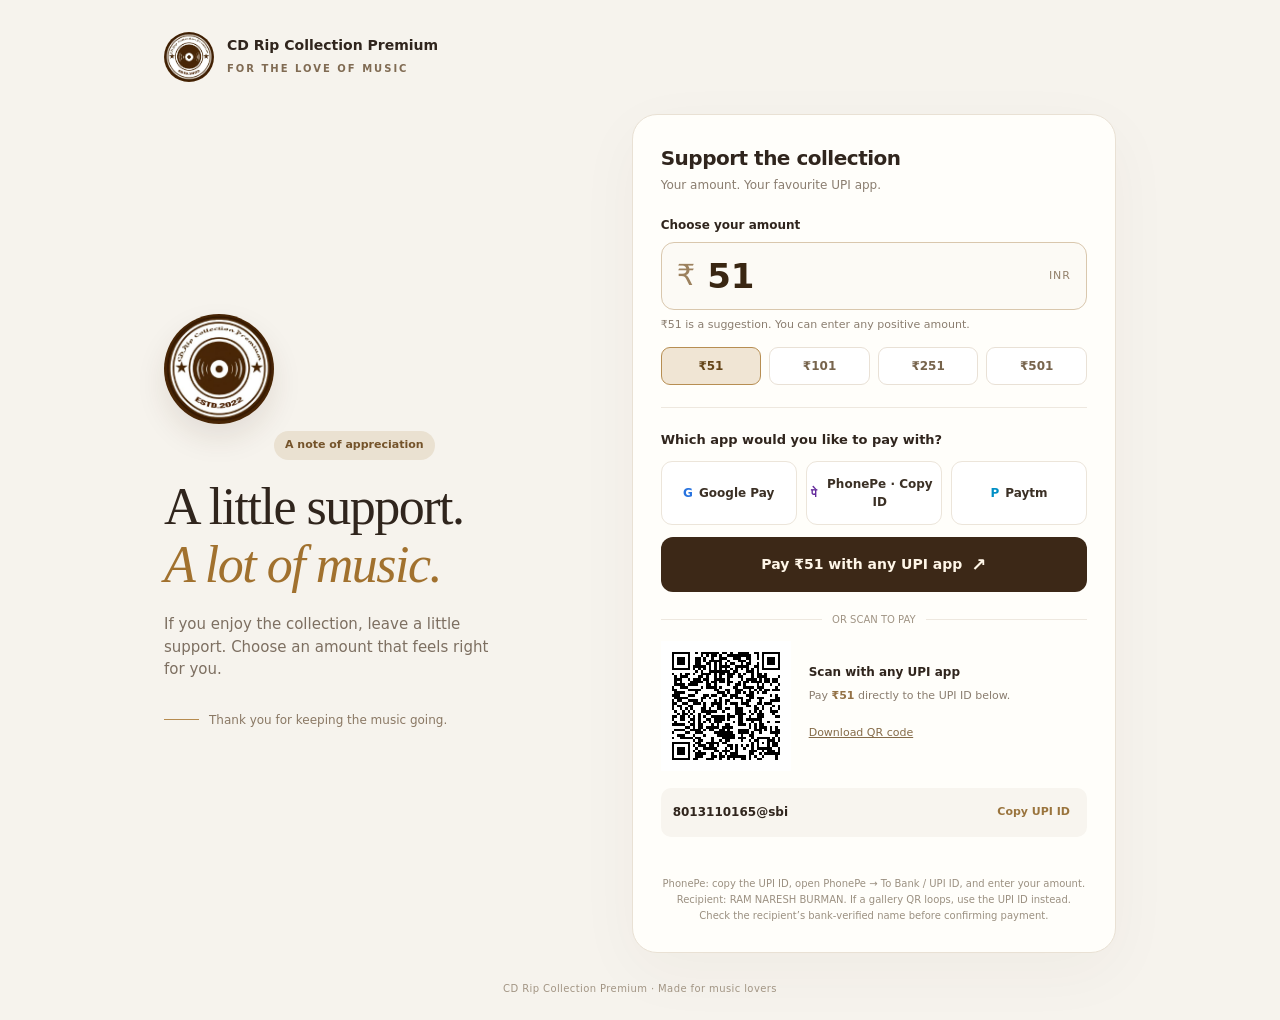
==== commit 83d33c89: "Use manual UPI ID flow for PhonePe and explain QR fallback" ====
--- a/donate.html
+++ b/donate.html
@@ -2,7 +2,7 @@
 <html lang="en"><head><meta charset="utf-8"><meta name="viewport" content="width=device-width,initial-scale=1"><meta name="theme-color" content="#382312"><meta name="description" content="Support CD Rip Collection Premium with any amount using UPI."><title>Support · CD Rip Collection Premium</title>
 <style>
 *{box-sizing:border-box}body{margin:0;background:#f6f3ed;color:#30251d;font:15px/1.5 system-ui,-apple-system,BlinkMacSystemFont,"Segoe UI",sans-serif}button,input,a{-webkit-tap-highlight-color:transparent}button,a,input{touch-action:manipulation}button{font:inherit;cursor:pointer}button:focus-visible,a:focus-visible{outline:3px solid #b48131;outline-offset:4px}.page{max-width:1000px;margin:auto;padding:32px 24px 24px}.brand{display:flex;align-items:center;gap:13px;margin-bottom:32px}.brand img{width:50px;height:50px;border-radius:50%}.brand strong{font-size:14px;display:block}.eyebrow{font-size:10px;font-weight:750;letter-spacing:2px;text-transform:uppercase;color:#806b53}.layout{display:grid;grid-template-columns:.85fr 1fr;gap:56px;align-items:center}.intro{padding-bottom:24px}.record{width:110px;height:110px;border-radius:50%;box-shadow:0 14px 30px #45270f1a;margin-bottom:24px}.pill{display:inline-block;background:#eae1d1;color:#74532a;font-size:11px;padding:6px 11px;border-radius:20px;font-weight:650}h1{font:500 clamp(36px,5vw,52px)/1.13 Georgia,serif;letter-spacing:-1.5px;margin:18px 0}h1 em{color:#a1712e}.intro p{color:#7d6f61;max-width:340px;font-size:15px}.signature{display:flex;align-items:center;gap:10px;margin-top:30px;color:#8a7864;font-size:12px}.line{width:35px;height:1px;background:#b68b4f}.card{background:#fffefa;border:1px solid #e9e1d4;border-radius:25px;padding:28px;box-shadow:0 18px 65px #4931170a}h2{font-size:20px;margin:0 0 3px;letter-spacing:-.5px}.muted{color:#8a7d6f;font-size:12px;margin:0 0 22px}.label{display:block;font-size:12px;font-weight:650;margin-bottom:8px}.amount-box{display:flex;align-items:center;border:1px solid #d9c7ad;background:#fcfaf5;border-radius:13px;padding:10px 15px;gap:10px}.amount-box:focus-within{outline:2px solid #b5894a;outline-offset:2px}.currency{font-size:29px;color:#9c815e}.amount-box input{font:650 34px/1.3 system-ui;width:100%;min-width:0;border:0;outline:0;background:transparent;color:#392612}.inr{font-size:11px;color:#93816b;letter-spacing:1px}.hint{margin:7px 0 13px;font-size:11px;color:#8a7d6f}.presets{display:grid;grid-template-columns:repeat(4,1fr);gap:8px}.preset{border:1px solid #e9e1d6;background:white;border-radius:9px;padding:9px 3px;color:#77644c;font-size:12px;font-weight:650}.preset[aria-pressed=true]{background:#f0e5d4;border-color:#b78e52;color:#654518}.divider{height:1px;background:#eee8df;margin:22px 0}.apps-title{font-size:13px;font-weight:700;margin:0 0 12px}.apps{display:grid;grid-template-columns:repeat(3,1fr);gap:9px}.app{border:1px solid #ece5da;background:#fff;border-radius:11px;display:flex;align-items:center;justify-content:center;gap:6px;padding:13px 4px;color:#3b3025;font-weight:650;font-size:12px}.app:hover{border-color:#b58a4b;background:#fcfaf5}.app-badge{font-size:12px;font-weight:800}.gpay{color:#2873df}.phonepe{color:#63299b}.paytm{color:#008fc5}.primary{display:flex;align-items:center;justify-content:center;gap:9px;border:0;width:100%;background:#3c2817;color:#fff6e8;border-radius:12px;font-weight:650;font-size:14px;padding:14px;margin-top:12px;text-decoration:none}.primary:hover{background:#573a20}.primary[aria-disabled=true]{opacity:.5}.arrow{font-size:18px}.app:disabled{opacity:.45;cursor:not-allowed}.or{display:flex;align-items:center;gap:10px;font-size:10px;color:#a09484;margin:20px 0 14px}.or:before,.or:after{content:"";height:1px;flex:1;background:#eee8df}.qr-row{display:flex;align-items:center;gap:18px}.qr{width:130px;min-width:130px;line-height:0}.qr svg{display:block;width:100%;height:auto}.qr-caption{font-size:12px;font-weight:650}.qr-amount{color:#947246;font-weight:700}.download{font-size:11px;background:none;border:0;padding:8px 0;text-decoration:underline;color:#856b48}.upi-row{margin-top:17px;background:#f8f5ef;border-radius:10px;padding:11px 12px;display:flex;justify-content:space-between;gap:8px;align-items:center}.upi-text{font-size:12px;font-weight:650;overflow-wrap:anywhere}.copy{border:0;background:transparent;color:#9a743d;font-weight:700;font-size:11px;padding:5px}.status{font-size:11px;color:#756144;margin:8px 0 0;min-height:17px}.status.error{color:#b13d31}.footnote{font-size:10px;color:#9b9081;text-align:center;margin:14px 0 0;line-height:1.6}footer{font-size:10px;color:#a29584;text-align:center;margin-top:28px;letter-spacing:.4px}noscript p{padding:12px;background:#fff0d4;font-size:12px}@media(max-width:720px){.page{max-width:480px;padding:20px 16px}.brand{margin-bottom:24px}.layout{grid-template-columns:1fr;gap:20px}.intro{padding:0;text-align:center}.record{display:none}h1{font-size:36px;letter-spacing:-1px;margin:12px 0}.intro p{margin:0 auto;font-size:13px;max-width:320px}.signature{display:none}.card{padding:23px 20px;border-radius:22px}.qr-row{gap:16px}.brand strong{font-size:13px}footer{margin-top:18px}}@media(prefers-reduced-motion:no-preference){button,a{transition:background .15s,border-color .15s}}
-</style></head><body><div class="page"><header class="brand"><img src="[data-uri]" alt="CD Rip Collection Premium logo" width="50" height="50"><div><strong>CD Rip Collection Premium</strong><span class="eyebrow">For the love of music</span></div></header><main class="layout"><section class="intro"><img class="record" src="[data-uri]" alt="" width="110" height="110"><span class="pill">A note of appreciation</span><h1>A little support.<br><em>A lot of music.</em></h1><p>If you enjoy the collection, leave a little support. Choose an amount that feels right for you.</p><div class="signature"><span class="line"></span>Thank you for keeping the music going.</div></section><section class="card" aria-label="UPI payment"><h2>Support the collection</h2><p class="muted">Your amount. Your favourite UPI app.</p><label class="label" for="amount">Choose your amount</label><div class="amount-box"><span class="currency" aria-hidden="true">₹</span><input id="amount" type="text" inputmode="decimal" value="51" autocomplete="off" maxlength="12" aria-describedby="amount-hint status" aria-label="Amount in Indian rupees"><span class="inr">INR</span></div><p class="hint" id="amount-hint">₹51 is a suggestion. You can enter any positive amount.</p><div class="presets" aria-label="Suggested amounts"><button class="preset" data-amount="51" aria-pressed="true">₹51</button><button class="preset" data-amount="101" aria-pressed="false">₹101</button><button class="preset" data-amount="251" aria-pressed="false">₹251</button><button class="preset" data-amount="501" aria-pressed="false">₹501</button></div><div class="divider"></div><h3 class="apps-title">Which app would you like to pay with?</h3><div class="apps"><button class="app" data-app="gpay"><span class="app-badge gpay">G</span>Google Pay</button><button class="app" data-app="phonepe"><span class="app-badge phonepe">पे</span>PhonePe</button><button class="app" data-app="paytm"><span class="app-badge paytm">P</span>Paytm</button></div><a class="primary" id="pay" href="upi://pay?pa=8013110165%40sbi&amp;pn=CD%20Rip%20Collection%20Premium&amp;am=51.00&amp;cu=INR&amp;tn=Support"><span id="pay-label">Pay ₹51 with any UPI app</span><span class="arrow" aria-hidden="true">↗</span></a><div class="or">OR SCAN TO PAY</div><div class="qr-row"><div class="qr" id="qr" role="img" aria-label="UPI QR code for 51 rupees"><svg xmlns="http://www.w3.org/2000/svg" viewBox="0 0 49 49" shape-rendering="crispEdges"><rect width="100%" height="100%" fill="white"/><path d="M4,4h1v1h-1zM5,4h1v1h-1zM6,4h1v1h-1zM7,4h1v1h-1zM8,4h1v1h-1zM9,4h1v1h-1zM10,4h1v1h-1zM12,4h1v1h-1zM16,4h1v1h-1zM17,4h1v1h-1zM19,4h1v1h-1zM21,4h1v1h-1zM23,4h1v1h-1zM24,4h1v1h-1zM25,4h1v1h-1zM26,4h1v1h-1zM27,4h1v1h-1zM29,4h1v1h-1zM35,4h1v1h-1zM38,4h1v1h-1zM39,4h1v1h-1zM40,4h1v1h-1zM41,4h1v1h-1zM42,4h1v1h-1zM43,4h1v1h-1zM44,4h1v1h-1zM4,5h1v1h-1zM10,5h1v1h-1zM12,5h1v1h-1zM14,5h1v1h-1zM17,5h1v1h-1zM22,5h1v1h-1zM24,5h1v1h-1zM27,5h1v1h-1zM28,5h1v1h-1zM29,5h1v1h-1zM33,5h1v1h-1zM38,5h1v1h-1zM44,5h1v1h-1zM4,6h1v1h-1zM6,6h1v1h-1zM7,6h1v1h-1zM8,6h1v1h-1zM10,6h1v1h-1zM14,6h1v1h-1zM15,6h1v1h-1zM17,6h1v1h-1zM19,6h1v1h-1zM21,6h1v1h-1zM27,6h1v1h-1zM32,6h1v1h-1zM34,6h1v1h-1zM35,6h1v1h-1zM36,6h1v1h-1zM38,6h1v1h-1zM40,6h1v1h-1zM41,6h1v1h-1zM42,6h1v1h-1zM44,6h1v1h-1zM4,7h1v1h-1zM6,7h1v1h-1zM7,7h1v1h-1zM8,7h1v1h-1zM10,7h1v1h-1zM12,7h1v1h-1zM13,7h1v1h-1zM14,7h1v1h-1zM17,7h1v1h-1zM20,7h1v1h-1zM25,7h1v1h-1zM28,7h1v1h-1zM30,7h1v1h-1zM31,7h1v1h-1zM34,7h1v1h-1zM35,7h1v1h-1zM38,7h1v1h-1zM40,7h1v1h-1zM41,7h1v1h-1zM42,7h1v1h-1zM44,7h1v1h-1zM4,8h1v1h-1zM6,8h1v1h-1zM7,8h1v1h-1zM8,8h1v1h-1zM10,8h1v1h-1zM13,8h1v1h-1zM15,8h1v1h-1zM16,8h1v1h-1zM18,8h1v1h-1zM20,8h1v1h-1zM21,8h1v1h-1zM23,8h1v1h-1zM24,8h1v1h-1zM26,8h1v1h-1zM28,8h1v1h-1zM29,8h1v1h-1zM30,8h1v1h-1zM32,8h1v1h-1zM34,8h1v1h-1zM35,8h1v1h-1zM36,8h1v1h-1zM38,8h1v1h-1zM40,8h1v1h-1zM41,8h1v1h-1zM42,8h1v1h-1zM44,8h1v1h-1zM4,9h1v1h-1zM10,9h1v1h-1zM15,9h1v1h-1zM16,9h1v1h-1zM19,9h1v1h-1zM22,9h1v1h-1zM23,9h1v1h-1zM26,9h1v1h-1zM28,9h1v1h-1zM29,9h1v1h-1zM35,9h1v1h-1zM38,9h1v1h-1zM44,9h1v1h-1zM4,10h1v1h-1zM5,10h1v1h-1zM6,10h1v1h-1zM7,10h1v1h-1zM8,10h1v1h-1zM9,10h1v1h-1zM10,10h1v1h-1zM12,10h1v1h-1zM14,10h1v1h-1zM16,10h1v1h-1zM18,10h1v1h-1zM20,10h1v1h-1zM22,10h1v1h-1zM24,10h1v1h-1zM26,10h1v1h-1zM28,10h1v1h-1zM30,10h1v1h-1zM32,10h1v1h-1zM34,10h1v1h-1zM36,10h1v1h-1zM38,10h1v1h-1zM39,10h1v1h-1zM40,10h1v1h-1zM41,10h1v1h-1zM42,10h1v1h-1zM43,10h1v1h-1zM44,10h1v1h-1zM12,11h1v1h-1zM14,11h1v1h-1zM15,11h1v1h-1zM21,11h1v1h-1zM22,11h1v1h-1zM23,11h1v1h-1zM26,11h1v1h-1zM27,11h1v1h-1zM28,11h1v1h-1zM30,11h1v1h-1zM31,11h1v1h-1zM33,11h1v1h-1zM34,11h1v1h-1zM4,12h1v1h-1zM6,12h1v1h-1zM7,12h1v1h-1zM9,12h1v1h-1zM10,12h1v1h-1zM11,12h1v1h-1zM18,12h1v1h-1zM20,12h1v1h-1zM21,12h1v1h-1zM25,12h1v1h-1zM26,12h1v1h-1zM28,12h1v1h-1zM31,12h1v1h-1zM33,12h1v1h-1zM35,12h1v1h-1zM36,12h1v1h-1zM38,12h1v1h-1zM41,12h1v1h-1zM43,12h1v1h-1zM44,12h1v1h-1zM4,13h1v1h-1zM6,13h1v1h-1zM7,13h1v1h-1zM8,13h1v1h-1zM11,13h1v1h-1zM12,13h1v1h-1zM14,13h1v1h-1zM16,13h1v1h-1zM20,13h1v1h-1zM21,13h1v1h-1zM23,13h1v1h-1zM25,13h1v1h-1zM26,13h1v1h-1zM27,13h1v1h-1zM28,13h1v1h-1zM30,13h1v1h-1zM33,13h1v1h-1zM35,13h1v1h-1zM36,13h1v1h-1zM37,13h1v1h-1zM38,13h1v1h-1zM40,13h1v1h-1zM41,13h1v1h-1zM44,13h1v1h-1zM4,14h1v1h-1zM10,14h1v1h-1zM11,14h1v1h-1zM12,14h1v1h-1zM13,14h1v1h-1zM14,14h1v1h-1zM15,14h1v1h-1zM20,14h1v1h-1zM25,14h1v1h-1zM27,14h1v1h-1zM28,14h1v1h-1zM29,14h1v1h-1zM30,14h1v1h-1zM32,14h1v1h-1zM41,14h1v1h-1zM42,14h1v1h-1zM8,15h1v1h-1zM12,15h1v1h-1zM15,15h1v1h-1zM17,15h1v1h-1zM18,15h1v1h-1zM22,15h1v1h-1zM23,15h1v1h-1zM24,15h1v1h-1zM29,15h1v1h-1zM30,15h1v1h-1zM34,15h1v1h-1zM35,15h1v1h-1zM39,15h1v1h-1zM40,15h1v1h-1zM43,15h1v1h-1zM44,15h1v1h-1zM4,16h1v1h-1zM6,16h1v1h-1zM8,16h1v1h-1zM9,16h1v1h-1zM10,16h1v1h-1zM11,16h1v1h-1zM14,16h1v1h-1zM16,16h1v1h-1zM17,16h1v1h-1zM19,16h1v1h-1zM20,16h1v1h-1zM24,16h1v1h-1zM26,16h1v1h-1zM28,16h1v1h-1zM29,16h1v1h-1zM30,16h1v1h-1zM32,16h1v1h-1zM37,16h1v1h-1zM41,16h1v1h-1zM42,16h1v1h-1zM4,17h1v1h-1zM5,17h1v1h-1zM6,17h1v1h-1zM12,17h1v1h-1zM13,17h1v1h-1zM14,17h1v1h-1zM15,17h1v1h-1zM16,17h1v1h-1zM17,17h1v1h-1zM19,17h1v1h-1zM20,17h1v1h-1zM21,17h1v1h-1zM22,17h1v1h-1zM24,17h1v1h-1zM26,17h1v1h-1zM27,17h1v1h-1zM28,17h1v1h-1zM30,17h1v1h-1zM33,17h1v1h-1zM34,17h1v1h-1zM42,17h1v1h-1zM44,17h1v1h-1zM9,18h1v1h-1zM10,18h1v1h-1zM12,18h1v1h-1zM16,18h1v1h-1zM17,18h1v1h-1zM19,18h1v1h-1zM20,18h1v1h-1zM22,18h1v1h-1zM23,18h1v1h-1zM24,18h1v1h-1zM27,18h1v1h-1zM30,18h1v1h-1zM34,18h1v1h-1zM37,18h1v1h-1zM41,18h1v1h-1zM42,18h1v1h-1zM43,18h1v1h-1zM44,18h1v1h-1zM4,19h1v1h-1zM6,19h1v1h-1zM7,19h1v1h-1zM8,19h1v1h-1zM9,19h1v1h-1zM11,19h1v1h-1zM14,19h1v1h-1zM15,19h1v1h-1zM16,19h1v1h-1zM17,19h1v1h-1zM18,19h1v1h-1zM19,19h1v1h-1zM22,19h1v1h-1zM25,19h1v1h-1zM26,19h1v1h-1zM27,19h1v1h-1zM31,19h1v1h-1zM35,19h1v1h-1zM36,19h1v1h-1zM38,19h1v1h-1zM40,19h1v1h-1zM41,19h1v1h-1zM6,20h1v1h-1zM9,20h1v1h-1zM10,20h1v1h-1zM12,20h1v1h-1zM13,20h1v1h-1zM14,20h1v1h-1zM15,20h1v1h-1zM20,20h1v1h-1zM25,20h1v1h-1zM26,20h1v1h-1zM28,20h1v1h-1zM29,20h1v1h-1zM32,20h1v1h-1zM35,20h1v1h-1zM39,20h1v1h-1zM40,20h1v1h-1zM43,20h1v1h-1zM5,21h1v1h-1zM9,21h1v1h-1zM12,21h1v1h-1zM13,21h1v1h-1zM14,21h1v1h-1zM16,21h1v1h-1zM24,21h1v1h-1zM25,21h1v1h-1zM28,21h1v1h-1zM29,21h1v1h-1zM30,21h1v1h-1zM31,21h1v1h-1zM32,21h1v1h-1zM33,21h1v1h-1zM34,21h1v1h-1zM42,21h1v1h-1zM4,22h1v1h-1zM8,22h1v1h-1zM10,22h1v1h-1zM11,22h1v1h-1zM14,22h1v1h-1zM22,22h1v1h-1zM24,22h1v1h-1zM26,22h1v1h-1zM31,22h1v1h-1zM33,22h1v1h-1zM36,22h1v1h-1zM38,22h1v1h-1zM41,22h1v1h-1zM4,23h1v1h-1zM5,23h1v1h-1zM6,23h1v1h-1zM7,23h1v1h-1zM9,23h1v1h-1zM14,23h1v1h-1zM16,23h1v1h-1zM21,23h1v1h-1zM22,23h1v1h-1zM23,23h1v1h-1zM25,23h1v1h-1zM27,23h1v1h-1zM28,23h1v1h-1zM38,23h1v1h-1zM39,23h1v1h-1zM40,23h1v1h-1zM41,23h1v1h-1zM42,23h1v1h-1zM43,23h1v1h-1zM44,23h1v1h-1zM5,24h1v1h-1zM6,24h1v1h-1zM7,24h1v1h-1zM9,24h1v1h-1zM10,24h1v1h-1zM12,24h1v1h-1zM15,24h1v1h-1zM17,24h1v1h-1zM27,24h1v1h-1zM29,24h1v1h-1zM32,24h1v1h-1zM34,24h1v1h-1zM38,24h1v1h-1zM39,24h1v1h-1zM41,24h1v1h-1zM42,24h1v1h-1zM44,24h1v1h-1zM5,25h1v1h-1zM11,25h1v1h-1zM12,25h1v1h-1zM14,25h1v1h-1zM17,25h1v1h-1zM23,25h1v1h-1zM24,25h1v1h-1zM25,25h1v1h-1zM27,25h1v1h-1zM30,25h1v1h-1zM33,25h1v1h-1zM34,25h1v1h-1zM36,25h1v1h-1zM38,25h1v1h-1zM39,25h1v1h-1zM40,25h1v1h-1zM41,25h1v1h-1zM42,25h1v1h-1zM44,25h1v1h-1zM5,26h1v1h-1zM8,26h1v1h-1zM9,26h1v1h-1zM10,26h1v1h-1zM11,26h1v1h-1zM12,26h1v1h-1zM18,26h1v1h-1zM19,26h1v1h-1zM20,26h1v1h-1zM21,26h1v1h-1zM22,26h1v1h-1zM27,26h1v1h-1zM30,26h1v1h-1zM34,26h1v1h-1zM37,26h1v1h-1zM39,26h1v1h-1zM40,26h1v1h-1zM41,26h1v1h-1zM42,26h1v1h-1zM43,26h1v1h-1zM8,27h1v1h-1zM12,27h1v1h-1zM13,27h1v1h-1zM17,27h1v1h-1zM19,27h1v1h-1zM20,27h1v1h-1zM24,27h1v1h-1zM26,27h1v1h-1zM28,27h1v1h-1zM29,27h1v1h-1zM32,27h1v1h-1zM34,27h1v1h-1zM39,27h1v1h-1zM40,27h1v1h-1zM43,27h1v1h-1zM44,27h1v1h-1zM5,28h1v1h-1zM6,28h1v1h-1zM7,28h1v1h-1zM9,28h1v1h-1zM10,28h1v1h-1zM11,28h1v1h-1zM13,28h1v1h-1zM16,28h1v1h-1zM18,28h1v1h-1zM21,28h1v1h-1zM22,28h1v1h-1zM23,28h1v1h-1zM24,28h1v1h-1zM27,28h1v1h-1zM29,28h1v1h-1zM31,28h1v1h-1zM32,28h1v1h-1zM33,28h1v1h-1zM7,29h1v1h-1zM8,29h1v1h-1zM9,29h1v1h-1zM11,29h1v1h-1zM12,29h1v1h-1zM13,29h1v1h-1zM17,29h1v1h-1zM19,29h1v1h-1zM21,29h1v1h-1zM22,29h1v1h-1zM23,29h1v1h-1zM24,29h1v1h-1zM26,29h1v1h-1zM29,29h1v1h-1zM31,29h1v1h-1zM33,29h1v1h-1zM34,29h1v1h-1zM35,29h1v1h-1zM38,29h1v1h-1zM42,29h1v1h-1zM43,29h1v1h-1zM44,29h1v1h-1zM4,30h1v1h-1zM8,30h1v1h-1zM9,30h1v1h-1zM10,30h1v1h-1zM12,30h1v1h-1zM14,30h1v1h-1zM15,30h1v1h-1zM17,30h1v1h-1zM18,30h1v1h-1zM20,30h1v1h-1zM23,30h1v1h-1zM28,30h1v1h-1zM30,30h1v1h-1zM33,30h1v1h-1zM35,30h1v1h-1zM37,30h1v1h-1zM39,30h1v1h-1zM41,30h1v1h-1zM43,30h1v1h-1zM44,30h1v1h-1zM6,31h1v1h-1zM8,31h1v1h-1zM12,31h1v1h-1zM14,31h1v1h-1zM16,31h1v1h-1zM17,31h1v1h-1zM19,31h1v1h-1zM22,31h1v1h-1zM23,31h1v1h-1zM24,31h1v1h-1zM25,31h1v1h-1zM27,31h1v1h-1zM28,31h1v1h-1zM30,31h1v1h-1zM31,31h1v1h-1zM34,31h1v1h-1zM37,31h1v1h-1zM38,31h1v1h-1zM39,31h1v1h-1zM40,31h1v1h-1zM41,31h1v1h-1zM44,31h1v1h-1zM5,32h1v1h-1zM9,32h1v1h-1zM10,32h1v1h-1zM11,32h1v1h-1zM12,32h1v1h-1zM14,32h1v1h-1zM16,32h1v1h-1zM18,32h1v1h-1zM19,32h1v1h-1zM20,32h1v1h-1zM22,32h1v1h-1zM24,32h1v1h-1zM25,32h1v1h-1zM26,32h1v1h-1zM27,32h1v1h-1zM28,32h1v1h-1zM29,32h1v1h-1zM34,32h1v1h-1zM37,32h1v1h-1zM38,32h1v1h-1zM40,32h1v1h-1zM11,33h1v1h-1zM15,33h1v1h-1zM17,33h1v1h-1zM19,33h1v1h-1zM22,33h1v1h-1zM23,33h1v1h-1zM24,33h1v1h-1zM26,33h1v1h-1zM29,33h1v1h-1zM35,33h1v1h-1zM38,33h1v1h-1zM39,33h1v1h-1zM41,33h1v1h-1zM42,33h1v1h-1zM4,34h1v1h-1zM6,34h1v1h-1zM7,34h1v1h-1zM8,34h1v1h-1zM9,34h1v1h-1zM10,34h1v1h-1zM12,34h1v1h-1zM14,34h1v1h-1zM16,34h1v1h-1zM17,34h1v1h-1zM21,34h1v1h-1zM23,34h1v1h-1zM25,34h1v1h-1zM30,34h1v1h-1zM34,34h1v1h-1zM36,34h1v1h-1zM38,34h1v1h-1zM41,34h1v1h-1zM17,35h1v1h-1zM21,35h1v1h-1zM23,35h1v1h-1zM27,35h1v1h-1zM30,35h1v1h-1zM31,35h1v1h-1zM32,35h1v1h-1zM33,35h1v1h-1zM34,35h1v1h-1zM36,35h1v1h-1zM37,35h1v1h-1zM38,35h1v1h-1zM42,35h1v1h-1zM44,35h1v1h-1zM5,36h1v1h-1zM7,36h1v1h-1zM8,36h1v1h-1zM10,36h1v1h-1zM13,36h1v1h-1zM15,36h1v1h-1zM17,36h1v1h-1zM19,36h1v1h-1zM21,36h1v1h-1zM22,36h1v1h-1zM25,36h1v1h-1zM28,36h1v1h-1zM30,36h1v1h-1zM31,36h1v1h-1zM33,36h1v1h-1zM35,36h1v1h-1zM36,36h1v1h-1zM37,36h1v1h-1zM38,36h1v1h-1zM39,36h1v1h-1zM40,36h1v1h-1zM41,36h1v1h-1zM42,36h1v1h-1zM44,36h1v1h-1zM12,37h1v1h-1zM14,37h1v1h-1zM17,37h1v1h-1zM18,37h1v1h-1zM20,37h1v1h-1zM21,37h1v1h-1zM22,37h1v1h-1zM23,37h1v1h-1zM24,37h1v1h-1zM25,37h1v1h-1zM26,37h1v1h-1zM27,37h1v1h-1zM28,37h1v1h-1zM29,37h1v1h-1zM34,37h1v1h-1zM36,37h1v1h-1zM40,37h1v1h-1zM42,37h1v1h-1zM44,37h1v1h-1zM4,38h1v1h-1zM5,38h1v1h-1zM6,38h1v1h-1zM7,38h1v1h-1zM8,38h1v1h-1zM9,38h1v1h-1zM10,38h1v1h-1zM12,38h1v1h-1zM13,38h1v1h-1zM19,38h1v1h-1zM22,38h1v1h-1zM24,38h1v1h-1zM27,38h1v1h-1zM29,38h1v1h-1zM33,38h1v1h-1zM35,38h1v1h-1zM36,38h1v1h-1zM38,38h1v1h-1zM40,38h1v1h-1zM41,38h1v1h-1zM42,38h1v1h-1zM43,38h1v1h-1zM4,39h1v1h-1zM10,39h1v1h-1zM12,39h1v1h-1zM14,39h1v1h-1zM19,39h1v1h-1zM21,39h1v1h-1zM23,39h1v1h-1zM27,39h1v1h-1zM28,39h1v1h-1zM31,39h1v1h-1zM34,39h1v1h-1zM36,39h1v1h-1zM40,39h1v1h-1zM44,39h1v1h-1zM4,40h1v1h-1zM6,40h1v1h-1zM7,40h1v1h-1zM8,40h1v1h-1zM10,40h1v1h-1zM14,40h1v1h-1zM15,40h1v1h-1zM16,40h1v1h-1zM17,40h1v1h-1zM18,40h1v1h-1zM25,40h1v1h-1zM27,40h1v1h-1zM28,40h1v1h-1zM30,40h1v1h-1zM32,40h1v1h-1zM34,40h1v1h-1zM36,40h1v1h-1zM37,40h1v1h-1zM38,40h1v1h-1zM39,40h1v1h-1zM40,40h1v1h-1zM41,40h1v1h-1zM42,40h1v1h-1zM43,40h1v1h-1zM4,41h1v1h-1zM6,41h1v1h-1zM7,41h1v1h-1zM8,41h1v1h-1zM10,41h1v1h-1zM12,41h1v1h-1zM13,41h1v1h-1zM14,41h1v1h-1zM19,41h1v1h-1zM21,41h1v1h-1zM23,41h1v1h-1zM26,41h1v1h-1zM28,41h1v1h-1zM30,41h1v1h-1zM31,41h1v1h-1zM32,41h1v1h-1zM33,41h1v1h-1zM34,41h1v1h-1zM35,41h1v1h-1zM36,41h1v1h-1zM37,41h1v1h-1zM40,41h1v1h-1zM43,41h1v1h-1zM4,42h1v1h-1zM6,42h1v1h-1zM7,42h1v1h-1zM8,42h1v1h-1zM10,42h1v1h-1zM12,42h1v1h-1zM13,42h1v1h-1zM14,42h1v1h-1zM17,42h1v1h-1zM19,42h1v1h-1zM21,42h1v1h-1zM23,42h1v1h-1zM24,42h1v1h-1zM26,42h1v1h-1zM29,42h1v1h-1zM35,42h1v1h-1zM37,42h1v1h-1zM43,42h1v1h-1zM44,42h1v1h-1zM4,43h1v1h-1zM10,43h1v1h-1zM13,43h1v1h-1zM14,43h1v1h-1zM16,43h1v1h-1zM17,43h1v1h-1zM19,43h1v1h-1zM20,43h1v1h-1zM21,43h1v1h-1zM25,43h1v1h-1zM26,43h1v1h-1zM30,43h1v1h-1zM31,43h1v1h-1zM34,43h1v1h-1zM38,43h1v1h-1zM39,43h1v1h-1zM40,43h1v1h-1zM41,43h1v1h-1zM43,43h1v1h-1zM4,44h1v1h-1zM5,44h1v1h-1zM6,44h1v1h-1zM7,44h1v1h-1zM8,44h1v1h-1zM9,44h1v1h-1zM10,44h1v1h-1zM12,44h1v1h-1zM13,44h1v1h-1zM15,44h1v1h-1zM16,44h1v1h-1zM18,44h1v1h-1zM19,44h1v1h-1zM21,44h1v1h-1zM23,44h1v1h-1zM25,44h1v1h-1zM28,44h1v1h-1zM29,44h1v1h-1zM30,44h1v1h-1zM31,44h1v1h-1zM34,44h1v1h-1zM35,44h1v1h-1zM36,44h1v1h-1zM37,44h1v1h-1zM39,44h1v1h-1zM40,44h1v1h-1zM42,44h1v1h-1zM43,44h1v1h-1z" fill="black"/></svg></div><div><div class="qr-caption">Scan with any UPI app</div><div class="hint">Pay <span class="qr-amount" id="qr-amount">₹51</span> directly to the UPI ID below.</div><button class="download" id="download">Download QR code</button></div></div><div class="upi-row"><span class="upi-text">8013110165@sbi</span><button class="copy" id="copy">Copy UPI ID</button></div><p id="status" class="status" role="status" aria-live="polite"></p><p class="footnote">If an app does not open, choose “any UPI app” or scan the QR.<br>Check the recipient’s bank-verified name before confirming payment.</p><noscript><p>Enable JavaScript to edit the amount. The QR and payment button above are for ₹51.</p></noscript></section></main><footer>CD Rip Collection Premium · Made for music lovers</footer></div>
+</style></head><body><div class="page"><header class="brand"><img src="[data-uri]" alt="CD Rip Collection Premium logo" width="50" height="50"><div><strong>CD Rip Collection Premium</strong><span class="eyebrow">For the love of music</span></div></header><main class="layout"><section class="intro"><img class="record" src="[data-uri]" alt="" width="110" height="110"><span class="pill">A note of appreciation</span><h1>A little support.<br><em>A lot of music.</em></h1><p>If you enjoy the collection, leave a little support. Choose an amount that feels right for you.</p><div class="signature"><span class="line"></span>Thank you for keeping the music going.</div></section><section class="card" aria-label="UPI payment"><h2>Support the collection</h2><p class="muted">Your amount. Your favourite UPI app.</p><label class="label" for="amount">Choose your amount</label><div class="amount-box"><span class="currency" aria-hidden="true">₹</span><input id="amount" type="text" inputmode="decimal" value="51" autocomplete="off" maxlength="12" aria-describedby="amount-hint status" aria-label="Amount in Indian rupees"><span class="inr">INR</span></div><p class="hint" id="amount-hint">₹51 is a suggestion. You can enter any positive amount.</p><div class="presets" aria-label="Suggested amounts"><button class="preset" data-amount="51" aria-pressed="true">₹51</button><button class="preset" data-amount="101" aria-pressed="false">₹101</button><button class="preset" data-amount="251" aria-pressed="false">₹251</button><button class="preset" data-amount="501" aria-pressed="false">₹501</button></div><div class="divider"></div><h3 class="apps-title">Which app would you like to pay with?</h3><div class="apps"><button class="app" data-app="gpay"><span class="app-badge gpay">G</span>Google Pay</button><button class="app" data-app="phonepe"><span class="app-badge phonepe">पे</span>PhonePe · Copy ID</button><button class="app" data-app="paytm"><span class="app-badge paytm">P</span>Paytm</button></div><a class="primary" id="pay" href="upi://pay?pa=8013110165%40sbi&amp;pn=CD%20Rip%20Collection%20Premium&amp;am=51.00&amp;cu=INR&amp;tn=Support"><span id="pay-label">Pay ₹51 with any UPI app</span><span class="arrow" aria-hidden="true">↗</span></a><div class="or">OR SCAN TO PAY</div><div class="qr-row"><div class="qr" id="qr" role="img" aria-label="UPI QR code for 51 rupees"><svg xmlns="http://www.w3.org/2000/svg" viewBox="0 0 49 49" shape-rendering="crispEdges"><rect width="100%" height="100%" fill="white"/><path d="M4,4h1v1h-1zM5,4h1v1h-1zM6,4h1v1h-1zM7,4h1v1h-1zM8,4h1v1h-1zM9,4h1v1h-1zM10,4h1v1h-1zM12,4h1v1h-1zM16,4h1v1h-1zM17,4h1v1h-1zM19,4h1v1h-1zM21,4h1v1h-1zM23,4h1v1h-1zM24,4h1v1h-1zM25,4h1v1h-1zM26,4h1v1h-1zM27,4h1v1h-1zM29,4h1v1h-1zM35,4h1v1h-1zM38,4h1v1h-1zM39,4h1v1h-1zM40,4h1v1h-1zM41,4h1v1h-1zM42,4h1v1h-1zM43,4h1v1h-1zM44,4h1v1h-1zM4,5h1v1h-1zM10,5h1v1h-1zM12,5h1v1h-1zM14,5h1v1h-1zM17,5h1v1h-1zM22,5h1v1h-1zM24,5h1v1h-1zM27,5h1v1h-1zM28,5h1v1h-1zM29,5h1v1h-1zM33,5h1v1h-1zM38,5h1v1h-1zM44,5h1v1h-1zM4,6h1v1h-1zM6,6h1v1h-1zM7,6h1v1h-1zM8,6h1v1h-1zM10,6h1v1h-1zM14,6h1v1h-1zM15,6h1v1h-1zM17,6h1v1h-1zM19,6h1v1h-1zM21,6h1v1h-1zM27,6h1v1h-1zM32,6h1v1h-1zM34,6h1v1h-1zM35,6h1v1h-1zM36,6h1v1h-1zM38,6h1v1h-1zM40,6h1v1h-1zM41,6h1v1h-1zM42,6h1v1h-1zM44,6h1v1h-1zM4,7h1v1h-1zM6,7h1v1h-1zM7,7h1v1h-1zM8,7h1v1h-1zM10,7h1v1h-1zM12,7h1v1h-1zM13,7h1v1h-1zM14,7h1v1h-1zM17,7h1v1h-1zM20,7h1v1h-1zM25,7h1v1h-1zM28,7h1v1h-1zM30,7h1v1h-1zM31,7h1v1h-1zM34,7h1v1h-1zM35,7h1v1h-1zM38,7h1v1h-1zM40,7h1v1h-1zM41,7h1v1h-1zM42,7h1v1h-1zM44,7h1v1h-1zM4,8h1v1h-1zM6,8h1v1h-1zM7,8h1v1h-1zM8,8h1v1h-1zM10,8h1v1h-1zM13,8h1v1h-1zM15,8h1v1h-1zM16,8h1v1h-1zM18,8h1v1h-1zM20,8h1v1h-1zM21,8h1v1h-1zM23,8h1v1h-1zM24,8h1v1h-1zM26,8h1v1h-1zM28,8h1v1h-1zM29,8h1v1h-1zM30,8h1v1h-1zM32,8h1v1h-1zM34,8h1v1h-1zM35,8h1v1h-1zM36,8h1v1h-1zM38,8h1v1h-1zM40,8h1v1h-1zM41,8h1v1h-1zM42,8h1v1h-1zM44,8h1v1h-1zM4,9h1v1h-1zM10,9h1v1h-1zM15,9h1v1h-1zM16,9h1v1h-1zM19,9h1v1h-1zM22,9h1v1h-1zM23,9h1v1h-1zM26,9h1v1h-1zM28,9h1v1h-1zM29,9h1v1h-1zM35,9h1v1h-1zM38,9h1v1h-1zM44,9h1v1h-1zM4,10h1v1h-1zM5,10h1v1h-1zM6,10h1v1h-1zM7,10h1v1h-1zM8,10h1v1h-1zM9,10h1v1h-1zM10,10h1v1h-1zM12,10h1v1h-1zM14,10h1v1h-1zM16,10h1v1h-1zM18,10h1v1h-1zM20,10h1v1h-1zM22,10h1v1h-1zM24,10h1v1h-1zM26,10h1v1h-1zM28,10h1v1h-1zM30,10h1v1h-1zM32,10h1v1h-1zM34,10h1v1h-1zM36,10h1v1h-1zM38,10h1v1h-1zM39,10h1v1h-1zM40,10h1v1h-1zM41,10h1v1h-1zM42,10h1v1h-1zM43,10h1v1h-1zM44,10h1v1h-1zM12,11h1v1h-1zM14,11h1v1h-1zM15,11h1v1h-1zM21,11h1v1h-1zM22,11h1v1h-1zM23,11h1v1h-1zM26,11h1v1h-1zM27,11h1v1h-1zM28,11h1v1h-1zM30,11h1v1h-1zM31,11h1v1h-1zM33,11h1v1h-1zM34,11h1v1h-1zM4,12h1v1h-1zM6,12h1v1h-1zM7,12h1v1h-1zM9,12h1v1h-1zM10,12h1v1h-1zM11,12h1v1h-1zM18,12h1v1h-1zM20,12h1v1h-1zM21,12h1v1h-1zM25,12h1v1h-1zM26,12h1v1h-1zM28,12h1v1h-1zM31,12h1v1h-1zM33,12h1v1h-1zM35,12h1v1h-1zM36,12h1v1h-1zM38,12h1v1h-1zM41,12h1v1h-1zM43,12h1v1h-1zM44,12h1v1h-1zM4,13h1v1h-1zM6,13h1v1h-1zM7,13h1v1h-1zM8,13h1v1h-1zM11,13h1v1h-1zM12,13h1v1h-1zM14,13h1v1h-1zM16,13h1v1h-1zM20,13h1v1h-1zM21,13h1v1h-1zM23,13h1v1h-1zM25,13h1v1h-1zM26,13h1v1h-1zM27,13h1v1h-1zM28,13h1v1h-1zM30,13h1v1h-1zM33,13h1v1h-1zM35,13h1v1h-1zM36,13h1v1h-1zM37,13h1v1h-1zM38,13h1v1h-1zM40,13h1v1h-1zM41,13h1v1h-1zM44,13h1v1h-1zM4,14h1v1h-1zM10,14h1v1h-1zM11,14h1v1h-1zM12,14h1v1h-1zM13,14h1v1h-1zM14,14h1v1h-1zM15,14h1v1h-1zM20,14h1v1h-1zM25,14h1v1h-1zM27,14h1v1h-1zM28,14h1v1h-1zM29,14h1v1h-1zM30,14h1v1h-1zM32,14h1v1h-1zM41,14h1v1h-1zM42,14h1v1h-1zM8,15h1v1h-1zM12,15h1v1h-1zM15,15h1v1h-1zM17,15h1v1h-1zM18,15h1v1h-1zM22,15h1v1h-1zM23,15h1v1h-1zM24,15h1v1h-1zM29,15h1v1h-1zM30,15h1v1h-1zM34,15h1v1h-1zM35,15h1v1h-1zM39,15h1v1h-1zM40,15h1v1h-1zM43,15h1v1h-1zM44,15h1v1h-1zM4,16h1v1h-1zM6,16h1v1h-1zM8,16h1v1h-1zM9,16h1v1h-1zM10,16h1v1h-1zM11,16h1v1h-1zM14,16h1v1h-1zM16,16h1v1h-1zM17,16h1v1h-1zM19,16h1v1h-1zM20,16h1v1h-1zM24,16h1v1h-1zM26,16h1v1h-1zM28,16h1v1h-1zM29,16h1v1h-1zM30,16h1v1h-1zM32,16h1v1h-1zM37,16h1v1h-1zM41,16h1v1h-1zM42,16h1v1h-1zM4,17h1v1h-1zM5,17h1v1h-1zM6,17h1v1h-1zM12,17h1v1h-1zM13,17h1v1h-1zM14,17h1v1h-1zM15,17h1v1h-1zM16,17h1v1h-1zM17,17h1v1h-1zM19,17h1v1h-1zM20,17h1v1h-1zM21,17h1v1h-1zM22,17h1v1h-1zM24,17h1v1h-1zM26,17h1v1h-1zM27,17h1v1h-1zM28,17h1v1h-1zM30,17h1v1h-1zM33,17h1v1h-1zM34,17h1v1h-1zM42,17h1v1h-1zM44,17h1v1h-1zM9,18h1v1h-1zM10,18h1v1h-1zM12,18h1v1h-1zM16,18h1v1h-1zM17,18h1v1h-1zM19,18h1v1h-1zM20,18h1v1h-1zM22,18h1v1h-1zM23,18h1v1h-1zM24,18h1v1h-1zM27,18h1v1h-1zM30,18h1v1h-1zM34,18h1v1h-1zM37,18h1v1h-1zM41,18h1v1h-1zM42,18h1v1h-1zM43,18h1v1h-1zM44,18h1v1h-1zM4,19h1v1h-1zM6,19h1v1h-1zM7,19h1v1h-1zM8,19h1v1h-1zM9,19h1v1h-1zM11,19h1v1h-1zM14,19h1v1h-1zM15,19h1v1h-1zM16,19h1v1h-1zM17,19h1v1h-1zM18,19h1v1h-1zM19,19h1v1h-1zM22,19h1v1h-1zM25,19h1v1h-1zM26,19h1v1h-1zM27,19h1v1h-1zM31,19h1v1h-1zM35,19h1v1h-1zM36,19h1v1h-1zM38,19h1v1h-1zM40,19h1v1h-1zM41,19h1v1h-1zM6,20h1v1h-1zM9,20h1v1h-1zM10,20h1v1h-1zM12,20h1v1h-1zM13,20h1v1h-1zM14,20h1v1h-1zM15,20h1v1h-1zM20,20h1v1h-1zM25,20h1v1h-1zM26,20h1v1h-1zM28,20h1v1h-1zM29,20h1v1h-1zM32,20h1v1h-1zM35,20h1v1h-1zM39,20h1v1h-1zM40,20h1v1h-1zM43,20h1v1h-1zM5,21h1v1h-1zM9,21h1v1h-1zM12,21h1v1h-1zM13,21h1v1h-1zM14,21h1v1h-1zM16,21h1v1h-1zM24,21h1v1h-1zM25,21h1v1h-1zM28,21h1v1h-1zM29,21h1v1h-1zM30,21h1v1h-1zM31,21h1v1h-1zM32,21h1v1h-1zM33,21h1v1h-1zM34,21h1v1h-1zM42,21h1v1h-1zM4,22h1v1h-1zM8,22h1v1h-1zM10,22h1v1h-1zM11,22h1v1h-1zM14,22h1v1h-1zM22,22h1v1h-1zM24,22h1v1h-1zM26,22h1v1h-1zM31,22h1v1h-1zM33,22h1v1h-1zM36,22h1v1h-1zM38,22h1v1h-1zM41,22h1v1h-1zM4,23h1v1h-1zM5,23h1v1h-1zM6,23h1v1h-1zM7,23h1v1h-1zM9,23h1v1h-1zM14,23h1v1h-1zM16,23h1v1h-1zM21,23h1v1h-1zM22,23h1v1h-1zM23,23h1v1h-1zM25,23h1v1h-1zM27,23h1v1h-1zM28,23h1v1h-1zM38,23h1v1h-1zM39,23h1v1h-1zM40,23h1v1h-1zM41,23h1v1h-1zM42,23h1v1h-1zM43,23h1v1h-1zM44,23h1v1h-1zM5,24h1v1h-1zM6,24h1v1h-1zM7,24h1v1h-1zM9,24h1v1h-1zM10,24h1v1h-1zM12,24h1v1h-1zM15,24h1v1h-1zM17,24h1v1h-1zM27,24h1v1h-1zM29,24h1v1h-1zM32,24h1v1h-1zM34,24h1v1h-1zM38,24h1v1h-1zM39,24h1v1h-1zM41,24h1v1h-1zM42,24h1v1h-1zM44,24h1v1h-1zM5,25h1v1h-1zM11,25h1v1h-1zM12,25h1v1h-1zM14,25h1v1h-1zM17,25h1v1h-1zM23,25h1v1h-1zM24,25h1v1h-1zM25,25h1v1h-1zM27,25h1v1h-1zM30,25h1v1h-1zM33,25h1v1h-1zM34,25h1v1h-1zM36,25h1v1h-1zM38,25h1v1h-1zM39,25h1v1h-1zM40,25h1v1h-1zM41,25h1v1h-1zM42,25h1v1h-1zM44,25h1v1h-1zM5,26h1v1h-1zM8,26h1v1h-1zM9,26h1v1h-1zM10,26h1v1h-1zM11,26h1v1h-1zM12,26h1v1h-1zM18,26h1v1h-1zM19,26h1v1h-1zM20,26h1v1h-1zM21,26h1v1h-1zM22,26h1v1h-1zM27,26h1v1h-1zM30,26h1v1h-1zM34,26h1v1h-1zM37,26h1v1h-1zM39,26h1v1h-1zM40,26h1v1h-1zM41,26h1v1h-1zM42,26h1v1h-1zM43,26h1v1h-1zM8,27h1v1h-1zM12,27h1v1h-1zM13,27h1v1h-1zM17,27h1v1h-1zM19,27h1v1h-1zM20,27h1v1h-1zM24,27h1v1h-1zM26,27h1v1h-1zM28,27h1v1h-1zM29,27h1v1h-1zM32,27h1v1h-1zM34,27h1v1h-1zM39,27h1v1h-1zM40,27h1v1h-1zM43,27h1v1h-1zM44,27h1v1h-1zM5,28h1v1h-1zM6,28h1v1h-1zM7,28h1v1h-1zM9,28h1v1h-1zM10,28h1v1h-1zM11,28h1v1h-1zM13,28h1v1h-1zM16,28h1v1h-1zM18,28h1v1h-1zM21,28h1v1h-1zM22,28h1v1h-1zM23,28h1v1h-1zM24,28h1v1h-1zM27,28h1v1h-1zM29,28h1v1h-1zM31,28h1v1h-1zM32,28h1v1h-1zM33,28h1v1h-1zM7,29h1v1h-1zM8,29h1v1h-1zM9,29h1v1h-1zM11,29h1v1h-1zM12,29h1v1h-1zM13,29h1v1h-1zM17,29h1v1h-1zM19,29h1v1h-1zM21,29h1v1h-1zM22,29h1v1h-1zM23,29h1v1h-1zM24,29h1v1h-1zM26,29h1v1h-1zM29,29h1v1h-1zM31,29h1v1h-1zM33,29h1v1h-1zM34,29h1v1h-1zM35,29h1v1h-1zM38,29h1v1h-1zM42,29h1v1h-1zM43,29h1v1h-1zM44,29h1v1h-1zM4,30h1v1h-1zM8,30h1v1h-1zM9,30h1v1h-1zM10,30h1v1h-1zM12,30h1v1h-1zM14,30h1v1h-1zM15,30h1v1h-1zM17,30h1v1h-1zM18,30h1v1h-1zM20,30h1v1h-1zM23,30h1v1h-1zM28,30h1v1h-1zM30,30h1v1h-1zM33,30h1v1h-1zM35,30h1v1h-1zM37,30h1v1h-1zM39,30h1v1h-1zM41,30h1v1h-1zM43,30h1v1h-1zM44,30h1v1h-1zM6,31h1v1h-1zM8,31h1v1h-1zM12,31h1v1h-1zM14,31h1v1h-1zM16,31h1v1h-1zM17,31h1v1h-1zM19,31h1v1h-1zM22,31h1v1h-1zM23,31h1v1h-1zM24,31h1v1h-1zM25,31h1v1h-1zM27,31h1v1h-1zM28,31h1v1h-1zM30,31h1v1h-1zM31,31h1v1h-1zM34,31h1v1h-1zM37,31h1v1h-1zM38,31h1v1h-1zM39,31h1v1h-1zM40,31h1v1h-1zM41,31h1v1h-1zM44,31h1v1h-1zM5,32h1v1h-1zM9,32h1v1h-1zM10,32h1v1h-1zM11,32h1v1h-1zM12,32h1v1h-1zM14,32h1v1h-1zM16,32h1v1h-1zM18,32h1v1h-1zM19,32h1v1h-1zM20,32h1v1h-1zM22,32h1v1h-1zM24,32h1v1h-1zM25,32h1v1h-1zM26,32h1v1h-1zM27,32h1v1h-1zM28,32h1v1h-1zM29,32h1v1h-1zM34,32h1v1h-1zM37,32h1v1h-1zM38,32h1v1h-1zM40,32h1v1h-1zM11,33h1v1h-1zM15,33h1v1h-1zM17,33h1v1h-1zM19,33h1v1h-1zM22,33h1v1h-1zM23,33h1v1h-1zM24,33h1v1h-1zM26,33h1v1h-1zM29,33h1v1h-1zM35,33h1v1h-1zM38,33h1v1h-1zM39,33h1v1h-1zM41,33h1v1h-1zM42,33h1v1h-1zM4,34h1v1h-1zM6,34h1v1h-1zM7,34h1v1h-1zM8,34h1v1h-1zM9,34h1v1h-1zM10,34h1v1h-1zM12,34h1v1h-1zM14,34h1v1h-1zM16,34h1v1h-1zM17,34h1v1h-1zM21,34h1v1h-1zM23,34h1v1h-1zM25,34h1v1h-1zM30,34h1v1h-1zM34,34h1v1h-1zM36,34h1v1h-1zM38,34h1v1h-1zM41,34h1v1h-1zM17,35h1v1h-1zM21,35h1v1h-1zM23,35h1v1h-1zM27,35h1v1h-1zM30,35h1v1h-1zM31,35h1v1h-1zM32,35h1v1h-1zM33,35h1v1h-1zM34,35h1v1h-1zM36,35h1v1h-1zM37,35h1v1h-1zM38,35h1v1h-1zM42,35h1v1h-1zM44,35h1v1h-1zM5,36h1v1h-1zM7,36h1v1h-1zM8,36h1v1h-1zM10,36h1v1h-1zM13,36h1v1h-1zM15,36h1v1h-1zM17,36h1v1h-1zM19,36h1v1h-1zM21,36h1v1h-1zM22,36h1v1h-1zM25,36h1v1h-1zM28,36h1v1h-1zM30,36h1v1h-1zM31,36h1v1h-1zM33,36h1v1h-1zM35,36h1v1h-1zM36,36h1v1h-1zM37,36h1v1h-1zM38,36h1v1h-1zM39,36h1v1h-1zM40,36h1v1h-1zM41,36h1v1h-1zM42,36h1v1h-1zM44,36h1v1h-1zM12,37h1v1h-1zM14,37h1v1h-1zM17,37h1v1h-1zM18,37h1v1h-1zM20,37h1v1h-1zM21,37h1v1h-1zM22,37h1v1h-1zM23,37h1v1h-1zM24,37h1v1h-1zM25,37h1v1h-1zM26,37h1v1h-1zM27,37h1v1h-1zM28,37h1v1h-1zM29,37h1v1h-1zM34,37h1v1h-1zM36,37h1v1h-1zM40,37h1v1h-1zM42,37h1v1h-1zM44,37h1v1h-1zM4,38h1v1h-1zM5,38h1v1h-1zM6,38h1v1h-1zM7,38h1v1h-1zM8,38h1v1h-1zM9,38h1v1h-1zM10,38h1v1h-1zM12,38h1v1h-1zM13,38h1v1h-1zM19,38h1v1h-1zM22,38h1v1h-1zM24,38h1v1h-1zM27,38h1v1h-1zM29,38h1v1h-1zM33,38h1v1h-1zM35,38h1v1h-1zM36,38h1v1h-1zM38,38h1v1h-1zM40,38h1v1h-1zM41,38h1v1h-1zM42,38h1v1h-1zM43,38h1v1h-1zM4,39h1v1h-1zM10,39h1v1h-1zM12,39h1v1h-1zM14,39h1v1h-1zM19,39h1v1h-1zM21,39h1v1h-1zM23,39h1v1h-1zM27,39h1v1h-1zM28,39h1v1h-1zM31,39h1v1h-1zM34,39h1v1h-1zM36,39h1v1h-1zM40,39h1v1h-1zM44,39h1v1h-1zM4,40h1v1h-1zM6,40h1v1h-1zM7,40h1v1h-1zM8,40h1v1h-1zM10,40h1v1h-1zM14,40h1v1h-1zM15,40h1v1h-1zM16,40h1v1h-1zM17,40h1v1h-1zM18,40h1v1h-1zM25,40h1v1h-1zM27,40h1v1h-1zM28,40h1v1h-1zM30,40h1v1h-1zM32,40h1v1h-1zM34,40h1v1h-1zM36,40h1v1h-1zM37,40h1v1h-1zM38,40h1v1h-1zM39,40h1v1h-1zM40,40h1v1h-1zM41,40h1v1h-1zM42,40h1v1h-1zM43,40h1v1h-1zM4,41h1v1h-1zM6,41h1v1h-1zM7,41h1v1h-1zM8,41h1v1h-1zM10,41h1v1h-1zM12,41h1v1h-1zM13,41h1v1h-1zM14,41h1v1h-1zM19,41h1v1h-1zM21,41h1v1h-1zM23,41h1v1h-1zM26,41h1v1h-1zM28,41h1v1h-1zM30,41h1v1h-1zM31,41h1v1h-1zM32,41h1v1h-1zM33,41h1v1h-1zM34,41h1v1h-1zM35,41h1v1h-1zM36,41h1v1h-1zM37,41h1v1h-1zM40,41h1v1h-1zM43,41h1v1h-1zM4,42h1v1h-1zM6,42h1v1h-1zM7,42h1v1h-1zM8,42h1v1h-1zM10,42h1v1h-1zM12,42h1v1h-1zM13,42h1v1h-1zM14,42h1v1h-1zM17,42h1v1h-1zM19,42h1v1h-1zM21,42h1v1h-1zM23,42h1v1h-1zM24,42h1v1h-1zM26,42h1v1h-1zM29,42h1v1h-1zM35,42h1v1h-1zM37,42h1v1h-1zM43,42h1v1h-1zM44,42h1v1h-1zM4,43h1v1h-1zM10,43h1v1h-1zM13,43h1v1h-1zM14,43h1v1h-1zM16,43h1v1h-1zM17,43h1v1h-1zM19,43h1v1h-1zM20,43h1v1h-1zM21,43h1v1h-1zM25,43h1v1h-1zM26,43h1v1h-1zM30,43h1v1h-1zM31,43h1v1h-1zM34,43h1v1h-1zM38,43h1v1h-1zM39,43h1v1h-1zM40,43h1v1h-1zM41,43h1v1h-1zM43,43h1v1h-1zM4,44h1v1h-1zM5,44h1v1h-1zM6,44h1v1h-1zM7,44h1v1h-1zM8,44h1v1h-1zM9,44h1v1h-1zM10,44h1v1h-1zM12,44h1v1h-1zM13,44h1v1h-1zM15,44h1v1h-1zM16,44h1v1h-1zM18,44h1v1h-1zM19,44h1v1h-1zM21,44h1v1h-1zM23,44h1v1h-1zM25,44h1v1h-1zM28,44h1v1h-1zM29,44h1v1h-1zM30,44h1v1h-1zM31,44h1v1h-1zM34,44h1v1h-1zM35,44h1v1h-1zM36,44h1v1h-1zM37,44h1v1h-1zM39,44h1v1h-1zM40,44h1v1h-1zM42,44h1v1h-1zM43,44h1v1h-1z" fill="black"/></svg></div><div><div class="qr-caption">Scan with any UPI app</div><div class="hint">Pay <span class="qr-amount" id="qr-amount">₹51</span> directly to the UPI ID below.</div><button class="download" id="download">Download QR code</button></div></div><div class="upi-row"><span class="upi-text">8013110165@sbi</span><button class="copy" id="copy">Copy UPI ID</button></div><p id="status" class="status" role="status" aria-live="polite"></p><p class="footnote">PhonePe: copy the UPI ID, open PhonePe → To Bank / UPI ID, and enter your amount.<br>Recipient: RAM NARESH BURMAN. If a gallery QR loops, use the UPI ID instead.<br>Check the recipient’s bank-verified name before confirming payment.</p><noscript><p>Enable JavaScript to edit the amount. The QR and payment button above are for ₹51.</p></noscript></section></main><footer>CD Rip Collection Premium · Made for music lovers</footer></div>
 <script>/**
  * Authentic ISO/IEC 18004 Standard QR Code Engine (Pure JavaScript).
  * Supports Versions 1 through 40, Error Correction Levels L/M/Q/H.
@@ -25,7 +25,7 @@
 amountInput.addEventListener('input',refresh);
 document.querySelectorAll('[data-amount]').forEach(b=>b.addEventListener('click',()=>{amountInput.value=b.dataset.amount;refresh();}));
 pay.addEventListener('click',e=>{if(!refresh())e.preventDefault();});
-document.querySelectorAll('[data-app]').forEach(b=>b.addEventListener('click',()=>{if(!refresh())return;message('Opening your UPI app. If it does not open, use the QR or the button above.');window.location.href=appLink(currentLink,b.dataset.app,/Android/i.test(navigator.userAgent));}));
+document.querySelectorAll('[data-app]').forEach(b=>b.addEventListener('click',async()=>{if(!refresh())return;if(b.dataset.app==='phonepe'){let copied=false;try{await navigator.clipboard.writeText(PAYEE);copied=true;}catch{}message((copied?'UPI ID copied. ':'Copy '+PAYEE+'. ')+'Open PhonePe → To Bank / UPI ID → paste '+PAYEE+' → enter ₹'+lastAmount+'. Check recipient: RAM NARESH BURMAN.');return;}message('Opening your UPI app. If it does not open, use the QR or the button above.');window.location.href=appLink(currentLink,b.dataset.app,/Android/i.test(navigator.userAgent));}));
 document.getElementById('copy').addEventListener('click',async()=>{try{await navigator.clipboard.writeText(PAYEE);message('UPI ID copied.');}catch{message('Copy this UPI ID: '+PAYEE);}});
 document.getElementById('download').addEventListener('click',()=>{if(!refresh())return;const amount=lastAmount,url=URL.createObjectURL(new Blob([currentSvg],{type:'image/svg+xml'})),image=new Image();image.onload=()=>{const canvas=document.createElement('canvas');canvas.width=canvas.height=588;const ctx=canvas.getContext('2d');ctx.imageSmoothingEnabled=false;ctx.drawImage(image,0,0,588,588);URL.revokeObjectURL(url);canvas.toBlob(blob=>{if(!blob){message('Could not save the QR. Please take a screenshot.');return;}const png=URL.createObjectURL(blob),a=document.createElement('a');a.href=png;a.download='CD-Rip-Support-INR-'+amount+'.png';a.click();setTimeout(()=>URL.revokeObjectURL(png),10000);},'image/png');};image.onerror=()=>{URL.revokeObjectURL(url);message('Could not save the QR. Please take a screenshot.');};image.src=url;});
 refresh();
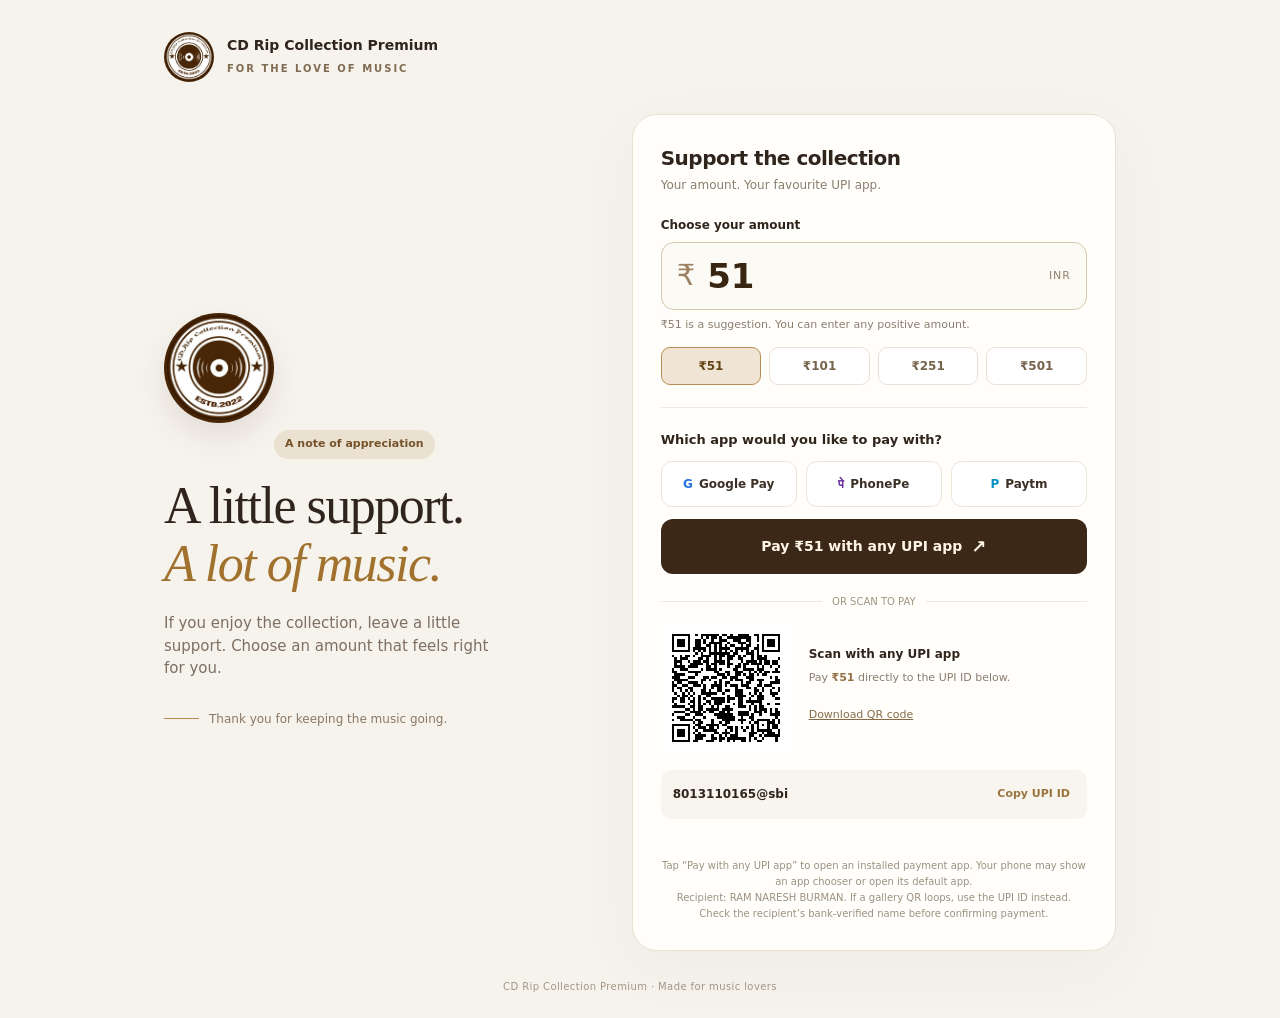
==== commit aecc269d: "Restore UPI app handoff using generic link for PhonePe" ====
--- a/donate.html
+++ b/donate.html
@@ -2,7 +2,7 @@
 <html lang="en"><head><meta charset="utf-8"><meta name="viewport" content="width=device-width,initial-scale=1"><meta name="theme-color" content="#382312"><meta name="description" content="Support CD Rip Collection Premium with any amount using UPI."><title>Support · CD Rip Collection Premium</title>
 <style>
 *{box-sizing:border-box}body{margin:0;background:#f6f3ed;color:#30251d;font:15px/1.5 system-ui,-apple-system,BlinkMacSystemFont,"Segoe UI",sans-serif}button,input,a{-webkit-tap-highlight-color:transparent}button,a,input{touch-action:manipulation}button{font:inherit;cursor:pointer}button:focus-visible,a:focus-visible{outline:3px solid #b48131;outline-offset:4px}.page{max-width:1000px;margin:auto;padding:32px 24px 24px}.brand{display:flex;align-items:center;gap:13px;margin-bottom:32px}.brand img{width:50px;height:50px;border-radius:50%}.brand strong{font-size:14px;display:block}.eyebrow{font-size:10px;font-weight:750;letter-spacing:2px;text-transform:uppercase;color:#806b53}.layout{display:grid;grid-template-columns:.85fr 1fr;gap:56px;align-items:center}.intro{padding-bottom:24px}.record{width:110px;height:110px;border-radius:50%;box-shadow:0 14px 30px #45270f1a;margin-bottom:24px}.pill{display:inline-block;background:#eae1d1;color:#74532a;font-size:11px;padding:6px 11px;border-radius:20px;font-weight:650}h1{font:500 clamp(36px,5vw,52px)/1.13 Georgia,serif;letter-spacing:-1.5px;margin:18px 0}h1 em{color:#a1712e}.intro p{color:#7d6f61;max-width:340px;font-size:15px}.signature{display:flex;align-items:center;gap:10px;margin-top:30px;color:#8a7864;font-size:12px}.line{width:35px;height:1px;background:#b68b4f}.card{background:#fffefa;border:1px solid #e9e1d4;border-radius:25px;padding:28px;box-shadow:0 18px 65px #4931170a}h2{font-size:20px;margin:0 0 3px;letter-spacing:-.5px}.muted{color:#8a7d6f;font-size:12px;margin:0 0 22px}.label{display:block;font-size:12px;font-weight:650;margin-bottom:8px}.amount-box{display:flex;align-items:center;border:1px solid #d9c7ad;background:#fcfaf5;border-radius:13px;padding:10px 15px;gap:10px}.amount-box:focus-within{outline:2px solid #b5894a;outline-offset:2px}.currency{font-size:29px;color:#9c815e}.amount-box input{font:650 34px/1.3 system-ui;width:100%;min-width:0;border:0;outline:0;background:transparent;color:#392612}.inr{font-size:11px;color:#93816b;letter-spacing:1px}.hint{margin:7px 0 13px;font-size:11px;color:#8a7d6f}.presets{display:grid;grid-template-columns:repeat(4,1fr);gap:8px}.preset{border:1px solid #e9e1d6;background:white;border-radius:9px;padding:9px 3px;color:#77644c;font-size:12px;font-weight:650}.preset[aria-pressed=true]{background:#f0e5d4;border-color:#b78e52;color:#654518}.divider{height:1px;background:#eee8df;margin:22px 0}.apps-title{font-size:13px;font-weight:700;margin:0 0 12px}.apps{display:grid;grid-template-columns:repeat(3,1fr);gap:9px}.app{border:1px solid #ece5da;background:#fff;border-radius:11px;display:flex;align-items:center;justify-content:center;gap:6px;padding:13px 4px;color:#3b3025;font-weight:650;font-size:12px}.app:hover{border-color:#b58a4b;background:#fcfaf5}.app-badge{font-size:12px;font-weight:800}.gpay{color:#2873df}.phonepe{color:#63299b}.paytm{color:#008fc5}.primary{display:flex;align-items:center;justify-content:center;gap:9px;border:0;width:100%;background:#3c2817;color:#fff6e8;border-radius:12px;font-weight:650;font-size:14px;padding:14px;margin-top:12px;text-decoration:none}.primary:hover{background:#573a20}.primary[aria-disabled=true]{opacity:.5}.arrow{font-size:18px}.app:disabled{opacity:.45;cursor:not-allowed}.or{display:flex;align-items:center;gap:10px;font-size:10px;color:#a09484;margin:20px 0 14px}.or:before,.or:after{content:"";height:1px;flex:1;background:#eee8df}.qr-row{display:flex;align-items:center;gap:18px}.qr{width:130px;min-width:130px;line-height:0}.qr svg{display:block;width:100%;height:auto}.qr-caption{font-size:12px;font-weight:650}.qr-amount{color:#947246;font-weight:700}.download{font-size:11px;background:none;border:0;padding:8px 0;text-decoration:underline;color:#856b48}.upi-row{margin-top:17px;background:#f8f5ef;border-radius:10px;padding:11px 12px;display:flex;justify-content:space-between;gap:8px;align-items:center}.upi-text{font-size:12px;font-weight:650;overflow-wrap:anywhere}.copy{border:0;background:transparent;color:#9a743d;font-weight:700;font-size:11px;padding:5px}.status{font-size:11px;color:#756144;margin:8px 0 0;min-height:17px}.status.error{color:#b13d31}.footnote{font-size:10px;color:#9b9081;text-align:center;margin:14px 0 0;line-height:1.6}footer{font-size:10px;color:#a29584;text-align:center;margin-top:28px;letter-spacing:.4px}noscript p{padding:12px;background:#fff0d4;font-size:12px}@media(max-width:720px){.page{max-width:480px;padding:20px 16px}.brand{margin-bottom:24px}.layout{grid-template-columns:1fr;gap:20px}.intro{padding:0;text-align:center}.record{display:none}h1{font-size:36px;letter-spacing:-1px;margin:12px 0}.intro p{margin:0 auto;font-size:13px;max-width:320px}.signature{display:none}.card{padding:23px 20px;border-radius:22px}.qr-row{gap:16px}.brand strong{font-size:13px}footer{margin-top:18px}}@media(prefers-reduced-motion:no-preference){button,a{transition:background .15s,border-color .15s}}
-</style></head><body><div class="page"><header class="brand"><img src="[data-uri]" alt="CD Rip Collection Premium logo" width="50" height="50"><div><strong>CD Rip Collection Premium</strong><span class="eyebrow">For the love of music</span></div></header><main class="layout"><section class="intro"><img class="record" src="[data-uri]" alt="" width="110" height="110"><span class="pill">A note of appreciation</span><h1>A little support.<br><em>A lot of music.</em></h1><p>If you enjoy the collection, leave a little support. Choose an amount that feels right for you.</p><div class="signature"><span class="line"></span>Thank you for keeping the music going.</div></section><section class="card" aria-label="UPI payment"><h2>Support the collection</h2><p class="muted">Your amount. Your favourite UPI app.</p><label class="label" for="amount">Choose your amount</label><div class="amount-box"><span class="currency" aria-hidden="true">₹</span><input id="amount" type="text" inputmode="decimal" value="51" autocomplete="off" maxlength="12" aria-describedby="amount-hint status" aria-label="Amount in Indian rupees"><span class="inr">INR</span></div><p class="hint" id="amount-hint">₹51 is a suggestion. You can enter any positive amount.</p><div class="presets" aria-label="Suggested amounts"><button class="preset" data-amount="51" aria-pressed="true">₹51</button><button class="preset" data-amount="101" aria-pressed="false">₹101</button><button class="preset" data-amount="251" aria-pressed="false">₹251</button><button class="preset" data-amount="501" aria-pressed="false">₹501</button></div><div class="divider"></div><h3 class="apps-title">Which app would you like to pay with?</h3><div class="apps"><button class="app" data-app="gpay"><span class="app-badge gpay">G</span>Google Pay</button><button class="app" data-app="phonepe"><span class="app-badge phonepe">पे</span>PhonePe · Copy ID</button><button class="app" data-app="paytm"><span class="app-badge paytm">P</span>Paytm</button></div><a class="primary" id="pay" href="upi://pay?pa=8013110165%40sbi&amp;pn=CD%20Rip%20Collection%20Premium&amp;am=51.00&amp;cu=INR&amp;tn=Support"><span id="pay-label">Pay ₹51 with any UPI app</span><span class="arrow" aria-hidden="true">↗</span></a><div class="or">OR SCAN TO PAY</div><div class="qr-row"><div class="qr" id="qr" role="img" aria-label="UPI QR code for 51 rupees"><svg xmlns="http://www.w3.org/2000/svg" viewBox="0 0 49 49" shape-rendering="crispEdges"><rect width="100%" height="100%" fill="white"/><path d="M4,4h1v1h-1zM5,4h1v1h-1zM6,4h1v1h-1zM7,4h1v1h-1zM8,4h1v1h-1zM9,4h1v1h-1zM10,4h1v1h-1zM12,4h1v1h-1zM16,4h1v1h-1zM17,4h1v1h-1zM19,4h1v1h-1zM21,4h1v1h-1zM23,4h1v1h-1zM24,4h1v1h-1zM25,4h1v1h-1zM26,4h1v1h-1zM27,4h1v1h-1zM29,4h1v1h-1zM35,4h1v1h-1zM38,4h1v1h-1zM39,4h1v1h-1zM40,4h1v1h-1zM41,4h1v1h-1zM42,4h1v1h-1zM43,4h1v1h-1zM44,4h1v1h-1zM4,5h1v1h-1zM10,5h1v1h-1zM12,5h1v1h-1zM14,5h1v1h-1zM17,5h1v1h-1zM22,5h1v1h-1zM24,5h1v1h-1zM27,5h1v1h-1zM28,5h1v1h-1zM29,5h1v1h-1zM33,5h1v1h-1zM38,5h1v1h-1zM44,5h1v1h-1zM4,6h1v1h-1zM6,6h1v1h-1zM7,6h1v1h-1zM8,6h1v1h-1zM10,6h1v1h-1zM14,6h1v1h-1zM15,6h1v1h-1zM17,6h1v1h-1zM19,6h1v1h-1zM21,6h1v1h-1zM27,6h1v1h-1zM32,6h1v1h-1zM34,6h1v1h-1zM35,6h1v1h-1zM36,6h1v1h-1zM38,6h1v1h-1zM40,6h1v1h-1zM41,6h1v1h-1zM42,6h1v1h-1zM44,6h1v1h-1zM4,7h1v1h-1zM6,7h1v1h-1zM7,7h1v1h-1zM8,7h1v1h-1zM10,7h1v1h-1zM12,7h1v1h-1zM13,7h1v1h-1zM14,7h1v1h-1zM17,7h1v1h-1zM20,7h1v1h-1zM25,7h1v1h-1zM28,7h1v1h-1zM30,7h1v1h-1zM31,7h1v1h-1zM34,7h1v1h-1zM35,7h1v1h-1zM38,7h1v1h-1zM40,7h1v1h-1zM41,7h1v1h-1zM42,7h1v1h-1zM44,7h1v1h-1zM4,8h1v1h-1zM6,8h1v1h-1zM7,8h1v1h-1zM8,8h1v1h-1zM10,8h1v1h-1zM13,8h1v1h-1zM15,8h1v1h-1zM16,8h1v1h-1zM18,8h1v1h-1zM20,8h1v1h-1zM21,8h1v1h-1zM23,8h1v1h-1zM24,8h1v1h-1zM26,8h1v1h-1zM28,8h1v1h-1zM29,8h1v1h-1zM30,8h1v1h-1zM32,8h1v1h-1zM34,8h1v1h-1zM35,8h1v1h-1zM36,8h1v1h-1zM38,8h1v1h-1zM40,8h1v1h-1zM41,8h1v1h-1zM42,8h1v1h-1zM44,8h1v1h-1zM4,9h1v1h-1zM10,9h1v1h-1zM15,9h1v1h-1zM16,9h1v1h-1zM19,9h1v1h-1zM22,9h1v1h-1zM23,9h1v1h-1zM26,9h1v1h-1zM28,9h1v1h-1zM29,9h1v1h-1zM35,9h1v1h-1zM38,9h1v1h-1zM44,9h1v1h-1zM4,10h1v1h-1zM5,10h1v1h-1zM6,10h1v1h-1zM7,10h1v1h-1zM8,10h1v1h-1zM9,10h1v1h-1zM10,10h1v1h-1zM12,10h1v1h-1zM14,10h1v1h-1zM16,10h1v1h-1zM18,10h1v1h-1zM20,10h1v1h-1zM22,10h1v1h-1zM24,10h1v1h-1zM26,10h1v1h-1zM28,10h1v1h-1zM30,10h1v1h-1zM32,10h1v1h-1zM34,10h1v1h-1zM36,10h1v1h-1zM38,10h1v1h-1zM39,10h1v1h-1zM40,10h1v1h-1zM41,10h1v1h-1zM42,10h1v1h-1zM43,10h1v1h-1zM44,10h1v1h-1zM12,11h1v1h-1zM14,11h1v1h-1zM15,11h1v1h-1zM21,11h1v1h-1zM22,11h1v1h-1zM23,11h1v1h-1zM26,11h1v1h-1zM27,11h1v1h-1zM28,11h1v1h-1zM30,11h1v1h-1zM31,11h1v1h-1zM33,11h1v1h-1zM34,11h1v1h-1zM4,12h1v1h-1zM6,12h1v1h-1zM7,12h1v1h-1zM9,12h1v1h-1zM10,12h1v1h-1zM11,12h1v1h-1zM18,12h1v1h-1zM20,12h1v1h-1zM21,12h1v1h-1zM25,12h1v1h-1zM26,12h1v1h-1zM28,12h1v1h-1zM31,12h1v1h-1zM33,12h1v1h-1zM35,12h1v1h-1zM36,12h1v1h-1zM38,12h1v1h-1zM41,12h1v1h-1zM43,12h1v1h-1zM44,12h1v1h-1zM4,13h1v1h-1zM6,13h1v1h-1zM7,13h1v1h-1zM8,13h1v1h-1zM11,13h1v1h-1zM12,13h1v1h-1zM14,13h1v1h-1zM16,13h1v1h-1zM20,13h1v1h-1zM21,13h1v1h-1zM23,13h1v1h-1zM25,13h1v1h-1zM26,13h1v1h-1zM27,13h1v1h-1zM28,13h1v1h-1zM30,13h1v1h-1zM33,13h1v1h-1zM35,13h1v1h-1zM36,13h1v1h-1zM37,13h1v1h-1zM38,13h1v1h-1zM40,13h1v1h-1zM41,13h1v1h-1zM44,13h1v1h-1zM4,14h1v1h-1zM10,14h1v1h-1zM11,14h1v1h-1zM12,14h1v1h-1zM13,14h1v1h-1zM14,14h1v1h-1zM15,14h1v1h-1zM20,14h1v1h-1zM25,14h1v1h-1zM27,14h1v1h-1zM28,14h1v1h-1zM29,14h1v1h-1zM30,14h1v1h-1zM32,14h1v1h-1zM41,14h1v1h-1zM42,14h1v1h-1zM8,15h1v1h-1zM12,15h1v1h-1zM15,15h1v1h-1zM17,15h1v1h-1zM18,15h1v1h-1zM22,15h1v1h-1zM23,15h1v1h-1zM24,15h1v1h-1zM29,15h1v1h-1zM30,15h1v1h-1zM34,15h1v1h-1zM35,15h1v1h-1zM39,15h1v1h-1zM40,15h1v1h-1zM43,15h1v1h-1zM44,15h1v1h-1zM4,16h1v1h-1zM6,16h1v1h-1zM8,16h1v1h-1zM9,16h1v1h-1zM10,16h1v1h-1zM11,16h1v1h-1zM14,16h1v1h-1zM16,16h1v1h-1zM17,16h1v1h-1zM19,16h1v1h-1zM20,16h1v1h-1zM24,16h1v1h-1zM26,16h1v1h-1zM28,16h1v1h-1zM29,16h1v1h-1zM30,16h1v1h-1zM32,16h1v1h-1zM37,16h1v1h-1zM41,16h1v1h-1zM42,16h1v1h-1zM4,17h1v1h-1zM5,17h1v1h-1zM6,17h1v1h-1zM12,17h1v1h-1zM13,17h1v1h-1zM14,17h1v1h-1zM15,17h1v1h-1zM16,17h1v1h-1zM17,17h1v1h-1zM19,17h1v1h-1zM20,17h1v1h-1zM21,17h1v1h-1zM22,17h1v1h-1zM24,17h1v1h-1zM26,17h1v1h-1zM27,17h1v1h-1zM28,17h1v1h-1zM30,17h1v1h-1zM33,17h1v1h-1zM34,17h1v1h-1zM42,17h1v1h-1zM44,17h1v1h-1zM9,18h1v1h-1zM10,18h1v1h-1zM12,18h1v1h-1zM16,18h1v1h-1zM17,18h1v1h-1zM19,18h1v1h-1zM20,18h1v1h-1zM22,18h1v1h-1zM23,18h1v1h-1zM24,18h1v1h-1zM27,18h1v1h-1zM30,18h1v1h-1zM34,18h1v1h-1zM37,18h1v1h-1zM41,18h1v1h-1zM42,18h1v1h-1zM43,18h1v1h-1zM44,18h1v1h-1zM4,19h1v1h-1zM6,19h1v1h-1zM7,19h1v1h-1zM8,19h1v1h-1zM9,19h1v1h-1zM11,19h1v1h-1zM14,19h1v1h-1zM15,19h1v1h-1zM16,19h1v1h-1zM17,19h1v1h-1zM18,19h1v1h-1zM19,19h1v1h-1zM22,19h1v1h-1zM25,19h1v1h-1zM26,19h1v1h-1zM27,19h1v1h-1zM31,19h1v1h-1zM35,19h1v1h-1zM36,19h1v1h-1zM38,19h1v1h-1zM40,19h1v1h-1zM41,19h1v1h-1zM6,20h1v1h-1zM9,20h1v1h-1zM10,20h1v1h-1zM12,20h1v1h-1zM13,20h1v1h-1zM14,20h1v1h-1zM15,20h1v1h-1zM20,20h1v1h-1zM25,20h1v1h-1zM26,20h1v1h-1zM28,20h1v1h-1zM29,20h1v1h-1zM32,20h1v1h-1zM35,20h1v1h-1zM39,20h1v1h-1zM40,20h1v1h-1zM43,20h1v1h-1zM5,21h1v1h-1zM9,21h1v1h-1zM12,21h1v1h-1zM13,21h1v1h-1zM14,21h1v1h-1zM16,21h1v1h-1zM24,21h1v1h-1zM25,21h1v1h-1zM28,21h1v1h-1zM29,21h1v1h-1zM30,21h1v1h-1zM31,21h1v1h-1zM32,21h1v1h-1zM33,21h1v1h-1zM34,21h1v1h-1zM42,21h1v1h-1zM4,22h1v1h-1zM8,22h1v1h-1zM10,22h1v1h-1zM11,22h1v1h-1zM14,22h1v1h-1zM22,22h1v1h-1zM24,22h1v1h-1zM26,22h1v1h-1zM31,22h1v1h-1zM33,22h1v1h-1zM36,22h1v1h-1zM38,22h1v1h-1zM41,22h1v1h-1zM4,23h1v1h-1zM5,23h1v1h-1zM6,23h1v1h-1zM7,23h1v1h-1zM9,23h1v1h-1zM14,23h1v1h-1zM16,23h1v1h-1zM21,23h1v1h-1zM22,23h1v1h-1zM23,23h1v1h-1zM25,23h1v1h-1zM27,23h1v1h-1zM28,23h1v1h-1zM38,23h1v1h-1zM39,23h1v1h-1zM40,23h1v1h-1zM41,23h1v1h-1zM42,23h1v1h-1zM43,23h1v1h-1zM44,23h1v1h-1zM5,24h1v1h-1zM6,24h1v1h-1zM7,24h1v1h-1zM9,24h1v1h-1zM10,24h1v1h-1zM12,24h1v1h-1zM15,24h1v1h-1zM17,24h1v1h-1zM27,24h1v1h-1zM29,24h1v1h-1zM32,24h1v1h-1zM34,24h1v1h-1zM38,24h1v1h-1zM39,24h1v1h-1zM41,24h1v1h-1zM42,24h1v1h-1zM44,24h1v1h-1zM5,25h1v1h-1zM11,25h1v1h-1zM12,25h1v1h-1zM14,25h1v1h-1zM17,25h1v1h-1zM23,25h1v1h-1zM24,25h1v1h-1zM25,25h1v1h-1zM27,25h1v1h-1zM30,25h1v1h-1zM33,25h1v1h-1zM34,25h1v1h-1zM36,25h1v1h-1zM38,25h1v1h-1zM39,25h1v1h-1zM40,25h1v1h-1zM41,25h1v1h-1zM42,25h1v1h-1zM44,25h1v1h-1zM5,26h1v1h-1zM8,26h1v1h-1zM9,26h1v1h-1zM10,26h1v1h-1zM11,26h1v1h-1zM12,26h1v1h-1zM18,26h1v1h-1zM19,26h1v1h-1zM20,26h1v1h-1zM21,26h1v1h-1zM22,26h1v1h-1zM27,26h1v1h-1zM30,26h1v1h-1zM34,26h1v1h-1zM37,26h1v1h-1zM39,26h1v1h-1zM40,26h1v1h-1zM41,26h1v1h-1zM42,26h1v1h-1zM43,26h1v1h-1zM8,27h1v1h-1zM12,27h1v1h-1zM13,27h1v1h-1zM17,27h1v1h-1zM19,27h1v1h-1zM20,27h1v1h-1zM24,27h1v1h-1zM26,27h1v1h-1zM28,27h1v1h-1zM29,27h1v1h-1zM32,27h1v1h-1zM34,27h1v1h-1zM39,27h1v1h-1zM40,27h1v1h-1zM43,27h1v1h-1zM44,27h1v1h-1zM5,28h1v1h-1zM6,28h1v1h-1zM7,28h1v1h-1zM9,28h1v1h-1zM10,28h1v1h-1zM11,28h1v1h-1zM13,28h1v1h-1zM16,28h1v1h-1zM18,28h1v1h-1zM21,28h1v1h-1zM22,28h1v1h-1zM23,28h1v1h-1zM24,28h1v1h-1zM27,28h1v1h-1zM29,28h1v1h-1zM31,28h1v1h-1zM32,28h1v1h-1zM33,28h1v1h-1zM7,29h1v1h-1zM8,29h1v1h-1zM9,29h1v1h-1zM11,29h1v1h-1zM12,29h1v1h-1zM13,29h1v1h-1zM17,29h1v1h-1zM19,29h1v1h-1zM21,29h1v1h-1zM22,29h1v1h-1zM23,29h1v1h-1zM24,29h1v1h-1zM26,29h1v1h-1zM29,29h1v1h-1zM31,29h1v1h-1zM33,29h1v1h-1zM34,29h1v1h-1zM35,29h1v1h-1zM38,29h1v1h-1zM42,29h1v1h-1zM43,29h1v1h-1zM44,29h1v1h-1zM4,30h1v1h-1zM8,30h1v1h-1zM9,30h1v1h-1zM10,30h1v1h-1zM12,30h1v1h-1zM14,30h1v1h-1zM15,30h1v1h-1zM17,30h1v1h-1zM18,30h1v1h-1zM20,30h1v1h-1zM23,30h1v1h-1zM28,30h1v1h-1zM30,30h1v1h-1zM33,30h1v1h-1zM35,30h1v1h-1zM37,30h1v1h-1zM39,30h1v1h-1zM41,30h1v1h-1zM43,30h1v1h-1zM44,30h1v1h-1zM6,31h1v1h-1zM8,31h1v1h-1zM12,31h1v1h-1zM14,31h1v1h-1zM16,31h1v1h-1zM17,31h1v1h-1zM19,31h1v1h-1zM22,31h1v1h-1zM23,31h1v1h-1zM24,31h1v1h-1zM25,31h1v1h-1zM27,31h1v1h-1zM28,31h1v1h-1zM30,31h1v1h-1zM31,31h1v1h-1zM34,31h1v1h-1zM37,31h1v1h-1zM38,31h1v1h-1zM39,31h1v1h-1zM40,31h1v1h-1zM41,31h1v1h-1zM44,31h1v1h-1zM5,32h1v1h-1zM9,32h1v1h-1zM10,32h1v1h-1zM11,32h1v1h-1zM12,32h1v1h-1zM14,32h1v1h-1zM16,32h1v1h-1zM18,32h1v1h-1zM19,32h1v1h-1zM20,32h1v1h-1zM22,32h1v1h-1zM24,32h1v1h-1zM25,32h1v1h-1zM26,32h1v1h-1zM27,32h1v1h-1zM28,32h1v1h-1zM29,32h1v1h-1zM34,32h1v1h-1zM37,32h1v1h-1zM38,32h1v1h-1zM40,32h1v1h-1zM11,33h1v1h-1zM15,33h1v1h-1zM17,33h1v1h-1zM19,33h1v1h-1zM22,33h1v1h-1zM23,33h1v1h-1zM24,33h1v1h-1zM26,33h1v1h-1zM29,33h1v1h-1zM35,33h1v1h-1zM38,33h1v1h-1zM39,33h1v1h-1zM41,33h1v1h-1zM42,33h1v1h-1zM4,34h1v1h-1zM6,34h1v1h-1zM7,34h1v1h-1zM8,34h1v1h-1zM9,34h1v1h-1zM10,34h1v1h-1zM12,34h1v1h-1zM14,34h1v1h-1zM16,34h1v1h-1zM17,34h1v1h-1zM21,34h1v1h-1zM23,34h1v1h-1zM25,34h1v1h-1zM30,34h1v1h-1zM34,34h1v1h-1zM36,34h1v1h-1zM38,34h1v1h-1zM41,34h1v1h-1zM17,35h1v1h-1zM21,35h1v1h-1zM23,35h1v1h-1zM27,35h1v1h-1zM30,35h1v1h-1zM31,35h1v1h-1zM32,35h1v1h-1zM33,35h1v1h-1zM34,35h1v1h-1zM36,35h1v1h-1zM37,35h1v1h-1zM38,35h1v1h-1zM42,35h1v1h-1zM44,35h1v1h-1zM5,36h1v1h-1zM7,36h1v1h-1zM8,36h1v1h-1zM10,36h1v1h-1zM13,36h1v1h-1zM15,36h1v1h-1zM17,36h1v1h-1zM19,36h1v1h-1zM21,36h1v1h-1zM22,36h1v1h-1zM25,36h1v1h-1zM28,36h1v1h-1zM30,36h1v1h-1zM31,36h1v1h-1zM33,36h1v1h-1zM35,36h1v1h-1zM36,36h1v1h-1zM37,36h1v1h-1zM38,36h1v1h-1zM39,36h1v1h-1zM40,36h1v1h-1zM41,36h1v1h-1zM42,36h1v1h-1zM44,36h1v1h-1zM12,37h1v1h-1zM14,37h1v1h-1zM17,37h1v1h-1zM18,37h1v1h-1zM20,37h1v1h-1zM21,37h1v1h-1zM22,37h1v1h-1zM23,37h1v1h-1zM24,37h1v1h-1zM25,37h1v1h-1zM26,37h1v1h-1zM27,37h1v1h-1zM28,37h1v1h-1zM29,37h1v1h-1zM34,37h1v1h-1zM36,37h1v1h-1zM40,37h1v1h-1zM42,37h1v1h-1zM44,37h1v1h-1zM4,38h1v1h-1zM5,38h1v1h-1zM6,38h1v1h-1zM7,38h1v1h-1zM8,38h1v1h-1zM9,38h1v1h-1zM10,38h1v1h-1zM12,38h1v1h-1zM13,38h1v1h-1zM19,38h1v1h-1zM22,38h1v1h-1zM24,38h1v1h-1zM27,38h1v1h-1zM29,38h1v1h-1zM33,38h1v1h-1zM35,38h1v1h-1zM36,38h1v1h-1zM38,38h1v1h-1zM40,38h1v1h-1zM41,38h1v1h-1zM42,38h1v1h-1zM43,38h1v1h-1zM4,39h1v1h-1zM10,39h1v1h-1zM12,39h1v1h-1zM14,39h1v1h-1zM19,39h1v1h-1zM21,39h1v1h-1zM23,39h1v1h-1zM27,39h1v1h-1zM28,39h1v1h-1zM31,39h1v1h-1zM34,39h1v1h-1zM36,39h1v1h-1zM40,39h1v1h-1zM44,39h1v1h-1zM4,40h1v1h-1zM6,40h1v1h-1zM7,40h1v1h-1zM8,40h1v1h-1zM10,40h1v1h-1zM14,40h1v1h-1zM15,40h1v1h-1zM16,40h1v1h-1zM17,40h1v1h-1zM18,40h1v1h-1zM25,40h1v1h-1zM27,40h1v1h-1zM28,40h1v1h-1zM30,40h1v1h-1zM32,40h1v1h-1zM34,40h1v1h-1zM36,40h1v1h-1zM37,40h1v1h-1zM38,40h1v1h-1zM39,40h1v1h-1zM40,40h1v1h-1zM41,40h1v1h-1zM42,40h1v1h-1zM43,40h1v1h-1zM4,41h1v1h-1zM6,41h1v1h-1zM7,41h1v1h-1zM8,41h1v1h-1zM10,41h1v1h-1zM12,41h1v1h-1zM13,41h1v1h-1zM14,41h1v1h-1zM19,41h1v1h-1zM21,41h1v1h-1zM23,41h1v1h-1zM26,41h1v1h-1zM28,41h1v1h-1zM30,41h1v1h-1zM31,41h1v1h-1zM32,41h1v1h-1zM33,41h1v1h-1zM34,41h1v1h-1zM35,41h1v1h-1zM36,41h1v1h-1zM37,41h1v1h-1zM40,41h1v1h-1zM43,41h1v1h-1zM4,42h1v1h-1zM6,42h1v1h-1zM7,42h1v1h-1zM8,42h1v1h-1zM10,42h1v1h-1zM12,42h1v1h-1zM13,42h1v1h-1zM14,42h1v1h-1zM17,42h1v1h-1zM19,42h1v1h-1zM21,42h1v1h-1zM23,42h1v1h-1zM24,42h1v1h-1zM26,42h1v1h-1zM29,42h1v1h-1zM35,42h1v1h-1zM37,42h1v1h-1zM43,42h1v1h-1zM44,42h1v1h-1zM4,43h1v1h-1zM10,43h1v1h-1zM13,43h1v1h-1zM14,43h1v1h-1zM16,43h1v1h-1zM17,43h1v1h-1zM19,43h1v1h-1zM20,43h1v1h-1zM21,43h1v1h-1zM25,43h1v1h-1zM26,43h1v1h-1zM30,43h1v1h-1zM31,43h1v1h-1zM34,43h1v1h-1zM38,43h1v1h-1zM39,43h1v1h-1zM40,43h1v1h-1zM41,43h1v1h-1zM43,43h1v1h-1zM4,44h1v1h-1zM5,44h1v1h-1zM6,44h1v1h-1zM7,44h1v1h-1zM8,44h1v1h-1zM9,44h1v1h-1zM10,44h1v1h-1zM12,44h1v1h-1zM13,44h1v1h-1zM15,44h1v1h-1zM16,44h1v1h-1zM18,44h1v1h-1zM19,44h1v1h-1zM21,44h1v1h-1zM23,44h1v1h-1zM25,44h1v1h-1zM28,44h1v1h-1zM29,44h1v1h-1zM30,44h1v1h-1zM31,44h1v1h-1zM34,44h1v1h-1zM35,44h1v1h-1zM36,44h1v1h-1zM37,44h1v1h-1zM39,44h1v1h-1zM40,44h1v1h-1zM42,44h1v1h-1zM43,44h1v1h-1z" fill="black"/></svg></div><div><div class="qr-caption">Scan with any UPI app</div><div class="hint">Pay <span class="qr-amount" id="qr-amount">₹51</span> directly to the UPI ID below.</div><button class="download" id="download">Download QR code</button></div></div><div class="upi-row"><span class="upi-text">8013110165@sbi</span><button class="copy" id="copy">Copy UPI ID</button></div><p id="status" class="status" role="status" aria-live="polite"></p><p class="footnote">PhonePe: copy the UPI ID, open PhonePe → To Bank / UPI ID, and enter your amount.<br>Recipient: RAM NARESH BURMAN. If a gallery QR loops, use the UPI ID instead.<br>Check the recipient’s bank-verified name before confirming payment.</p><noscript><p>Enable JavaScript to edit the amount. The QR and payment button above are for ₹51.</p></noscript></section></main><footer>CD Rip Collection Premium · Made for music lovers</footer></div>
+</style></head><body><div class="page"><header class="brand"><img src="[data-uri]" alt="CD Rip Collection Premium logo" width="50" height="50"><div><strong>CD Rip Collection Premium</strong><span class="eyebrow">For the love of music</span></div></header><main class="layout"><section class="intro"><img class="record" src="[data-uri]" alt="" width="110" height="110"><span class="pill">A note of appreciation</span><h1>A little support.<br><em>A lot of music.</em></h1><p>If you enjoy the collection, leave a little support. Choose an amount that feels right for you.</p><div class="signature"><span class="line"></span>Thank you for keeping the music going.</div></section><section class="card" aria-label="UPI payment"><h2>Support the collection</h2><p class="muted">Your amount. Your favourite UPI app.</p><label class="label" for="amount">Choose your amount</label><div class="amount-box"><span class="currency" aria-hidden="true">₹</span><input id="amount" type="text" inputmode="decimal" value="51" autocomplete="off" maxlength="12" aria-describedby="amount-hint status" aria-label="Amount in Indian rupees"><span class="inr">INR</span></div><p class="hint" id="amount-hint">₹51 is a suggestion. You can enter any positive amount.</p><div class="presets" aria-label="Suggested amounts"><button class="preset" data-amount="51" aria-pressed="true">₹51</button><button class="preset" data-amount="101" aria-pressed="false">₹101</button><button class="preset" data-amount="251" aria-pressed="false">₹251</button><button class="preset" data-amount="501" aria-pressed="false">₹501</button></div><div class="divider"></div><h3 class="apps-title">Which app would you like to pay with?</h3><div class="apps"><button class="app" data-app="gpay"><span class="app-badge gpay">G</span>Google Pay</button><button class="app" data-app="phonepe"><span class="app-badge phonepe">पे</span>PhonePe</button><button class="app" data-app="paytm"><span class="app-badge paytm">P</span>Paytm</button></div><a class="primary" id="pay" href="upi://pay?pa=8013110165%40sbi&amp;pn=CD%20Rip%20Collection%20Premium&amp;am=51.00&amp;cu=INR&amp;tn=Support"><span id="pay-label">Pay ₹51 with any UPI app</span><span class="arrow" aria-hidden="true">↗</span></a><div class="or">OR SCAN TO PAY</div><div class="qr-row"><div class="qr" id="qr" role="img" aria-label="UPI QR code for 51 rupees"><svg xmlns="http://www.w3.org/2000/svg" viewBox="0 0 49 49" shape-rendering="crispEdges"><rect width="100%" height="100%" fill="white"/><path d="M4,4h1v1h-1zM5,4h1v1h-1zM6,4h1v1h-1zM7,4h1v1h-1zM8,4h1v1h-1zM9,4h1v1h-1zM10,4h1v1h-1zM12,4h1v1h-1zM16,4h1v1h-1zM17,4h1v1h-1zM19,4h1v1h-1zM21,4h1v1h-1zM23,4h1v1h-1zM24,4h1v1h-1zM25,4h1v1h-1zM26,4h1v1h-1zM27,4h1v1h-1zM29,4h1v1h-1zM35,4h1v1h-1zM38,4h1v1h-1zM39,4h1v1h-1zM40,4h1v1h-1zM41,4h1v1h-1zM42,4h1v1h-1zM43,4h1v1h-1zM44,4h1v1h-1zM4,5h1v1h-1zM10,5h1v1h-1zM12,5h1v1h-1zM14,5h1v1h-1zM17,5h1v1h-1zM22,5h1v1h-1zM24,5h1v1h-1zM27,5h1v1h-1zM28,5h1v1h-1zM29,5h1v1h-1zM33,5h1v1h-1zM38,5h1v1h-1zM44,5h1v1h-1zM4,6h1v1h-1zM6,6h1v1h-1zM7,6h1v1h-1zM8,6h1v1h-1zM10,6h1v1h-1zM14,6h1v1h-1zM15,6h1v1h-1zM17,6h1v1h-1zM19,6h1v1h-1zM21,6h1v1h-1zM27,6h1v1h-1zM32,6h1v1h-1zM34,6h1v1h-1zM35,6h1v1h-1zM36,6h1v1h-1zM38,6h1v1h-1zM40,6h1v1h-1zM41,6h1v1h-1zM42,6h1v1h-1zM44,6h1v1h-1zM4,7h1v1h-1zM6,7h1v1h-1zM7,7h1v1h-1zM8,7h1v1h-1zM10,7h1v1h-1zM12,7h1v1h-1zM13,7h1v1h-1zM14,7h1v1h-1zM17,7h1v1h-1zM20,7h1v1h-1zM25,7h1v1h-1zM28,7h1v1h-1zM30,7h1v1h-1zM31,7h1v1h-1zM34,7h1v1h-1zM35,7h1v1h-1zM38,7h1v1h-1zM40,7h1v1h-1zM41,7h1v1h-1zM42,7h1v1h-1zM44,7h1v1h-1zM4,8h1v1h-1zM6,8h1v1h-1zM7,8h1v1h-1zM8,8h1v1h-1zM10,8h1v1h-1zM13,8h1v1h-1zM15,8h1v1h-1zM16,8h1v1h-1zM18,8h1v1h-1zM20,8h1v1h-1zM21,8h1v1h-1zM23,8h1v1h-1zM24,8h1v1h-1zM26,8h1v1h-1zM28,8h1v1h-1zM29,8h1v1h-1zM30,8h1v1h-1zM32,8h1v1h-1zM34,8h1v1h-1zM35,8h1v1h-1zM36,8h1v1h-1zM38,8h1v1h-1zM40,8h1v1h-1zM41,8h1v1h-1zM42,8h1v1h-1zM44,8h1v1h-1zM4,9h1v1h-1zM10,9h1v1h-1zM15,9h1v1h-1zM16,9h1v1h-1zM19,9h1v1h-1zM22,9h1v1h-1zM23,9h1v1h-1zM26,9h1v1h-1zM28,9h1v1h-1zM29,9h1v1h-1zM35,9h1v1h-1zM38,9h1v1h-1zM44,9h1v1h-1zM4,10h1v1h-1zM5,10h1v1h-1zM6,10h1v1h-1zM7,10h1v1h-1zM8,10h1v1h-1zM9,10h1v1h-1zM10,10h1v1h-1zM12,10h1v1h-1zM14,10h1v1h-1zM16,10h1v1h-1zM18,10h1v1h-1zM20,10h1v1h-1zM22,10h1v1h-1zM24,10h1v1h-1zM26,10h1v1h-1zM28,10h1v1h-1zM30,10h1v1h-1zM32,10h1v1h-1zM34,10h1v1h-1zM36,10h1v1h-1zM38,10h1v1h-1zM39,10h1v1h-1zM40,10h1v1h-1zM41,10h1v1h-1zM42,10h1v1h-1zM43,10h1v1h-1zM44,10h1v1h-1zM12,11h1v1h-1zM14,11h1v1h-1zM15,11h1v1h-1zM21,11h1v1h-1zM22,11h1v1h-1zM23,11h1v1h-1zM26,11h1v1h-1zM27,11h1v1h-1zM28,11h1v1h-1zM30,11h1v1h-1zM31,11h1v1h-1zM33,11h1v1h-1zM34,11h1v1h-1zM4,12h1v1h-1zM6,12h1v1h-1zM7,12h1v1h-1zM9,12h1v1h-1zM10,12h1v1h-1zM11,12h1v1h-1zM18,12h1v1h-1zM20,12h1v1h-1zM21,12h1v1h-1zM25,12h1v1h-1zM26,12h1v1h-1zM28,12h1v1h-1zM31,12h1v1h-1zM33,12h1v1h-1zM35,12h1v1h-1zM36,12h1v1h-1zM38,12h1v1h-1zM41,12h1v1h-1zM43,12h1v1h-1zM44,12h1v1h-1zM4,13h1v1h-1zM6,13h1v1h-1zM7,13h1v1h-1zM8,13h1v1h-1zM11,13h1v1h-1zM12,13h1v1h-1zM14,13h1v1h-1zM16,13h1v1h-1zM20,13h1v1h-1zM21,13h1v1h-1zM23,13h1v1h-1zM25,13h1v1h-1zM26,13h1v1h-1zM27,13h1v1h-1zM28,13h1v1h-1zM30,13h1v1h-1zM33,13h1v1h-1zM35,13h1v1h-1zM36,13h1v1h-1zM37,13h1v1h-1zM38,13h1v1h-1zM40,13h1v1h-1zM41,13h1v1h-1zM44,13h1v1h-1zM4,14h1v1h-1zM10,14h1v1h-1zM11,14h1v1h-1zM12,14h1v1h-1zM13,14h1v1h-1zM14,14h1v1h-1zM15,14h1v1h-1zM20,14h1v1h-1zM25,14h1v1h-1zM27,14h1v1h-1zM28,14h1v1h-1zM29,14h1v1h-1zM30,14h1v1h-1zM32,14h1v1h-1zM41,14h1v1h-1zM42,14h1v1h-1zM8,15h1v1h-1zM12,15h1v1h-1zM15,15h1v1h-1zM17,15h1v1h-1zM18,15h1v1h-1zM22,15h1v1h-1zM23,15h1v1h-1zM24,15h1v1h-1zM29,15h1v1h-1zM30,15h1v1h-1zM34,15h1v1h-1zM35,15h1v1h-1zM39,15h1v1h-1zM40,15h1v1h-1zM43,15h1v1h-1zM44,15h1v1h-1zM4,16h1v1h-1zM6,16h1v1h-1zM8,16h1v1h-1zM9,16h1v1h-1zM10,16h1v1h-1zM11,16h1v1h-1zM14,16h1v1h-1zM16,16h1v1h-1zM17,16h1v1h-1zM19,16h1v1h-1zM20,16h1v1h-1zM24,16h1v1h-1zM26,16h1v1h-1zM28,16h1v1h-1zM29,16h1v1h-1zM30,16h1v1h-1zM32,16h1v1h-1zM37,16h1v1h-1zM41,16h1v1h-1zM42,16h1v1h-1zM4,17h1v1h-1zM5,17h1v1h-1zM6,17h1v1h-1zM12,17h1v1h-1zM13,17h1v1h-1zM14,17h1v1h-1zM15,17h1v1h-1zM16,17h1v1h-1zM17,17h1v1h-1zM19,17h1v1h-1zM20,17h1v1h-1zM21,17h1v1h-1zM22,17h1v1h-1zM24,17h1v1h-1zM26,17h1v1h-1zM27,17h1v1h-1zM28,17h1v1h-1zM30,17h1v1h-1zM33,17h1v1h-1zM34,17h1v1h-1zM42,17h1v1h-1zM44,17h1v1h-1zM9,18h1v1h-1zM10,18h1v1h-1zM12,18h1v1h-1zM16,18h1v1h-1zM17,18h1v1h-1zM19,18h1v1h-1zM20,18h1v1h-1zM22,18h1v1h-1zM23,18h1v1h-1zM24,18h1v1h-1zM27,18h1v1h-1zM30,18h1v1h-1zM34,18h1v1h-1zM37,18h1v1h-1zM41,18h1v1h-1zM42,18h1v1h-1zM43,18h1v1h-1zM44,18h1v1h-1zM4,19h1v1h-1zM6,19h1v1h-1zM7,19h1v1h-1zM8,19h1v1h-1zM9,19h1v1h-1zM11,19h1v1h-1zM14,19h1v1h-1zM15,19h1v1h-1zM16,19h1v1h-1zM17,19h1v1h-1zM18,19h1v1h-1zM19,19h1v1h-1zM22,19h1v1h-1zM25,19h1v1h-1zM26,19h1v1h-1zM27,19h1v1h-1zM31,19h1v1h-1zM35,19h1v1h-1zM36,19h1v1h-1zM38,19h1v1h-1zM40,19h1v1h-1zM41,19h1v1h-1zM6,20h1v1h-1zM9,20h1v1h-1zM10,20h1v1h-1zM12,20h1v1h-1zM13,20h1v1h-1zM14,20h1v1h-1zM15,20h1v1h-1zM20,20h1v1h-1zM25,20h1v1h-1zM26,20h1v1h-1zM28,20h1v1h-1zM29,20h1v1h-1zM32,20h1v1h-1zM35,20h1v1h-1zM39,20h1v1h-1zM40,20h1v1h-1zM43,20h1v1h-1zM5,21h1v1h-1zM9,21h1v1h-1zM12,21h1v1h-1zM13,21h1v1h-1zM14,21h1v1h-1zM16,21h1v1h-1zM24,21h1v1h-1zM25,21h1v1h-1zM28,21h1v1h-1zM29,21h1v1h-1zM30,21h1v1h-1zM31,21h1v1h-1zM32,21h1v1h-1zM33,21h1v1h-1zM34,21h1v1h-1zM42,21h1v1h-1zM4,22h1v1h-1zM8,22h1v1h-1zM10,22h1v1h-1zM11,22h1v1h-1zM14,22h1v1h-1zM22,22h1v1h-1zM24,22h1v1h-1zM26,22h1v1h-1zM31,22h1v1h-1zM33,22h1v1h-1zM36,22h1v1h-1zM38,22h1v1h-1zM41,22h1v1h-1zM4,23h1v1h-1zM5,23h1v1h-1zM6,23h1v1h-1zM7,23h1v1h-1zM9,23h1v1h-1zM14,23h1v1h-1zM16,23h1v1h-1zM21,23h1v1h-1zM22,23h1v1h-1zM23,23h1v1h-1zM25,23h1v1h-1zM27,23h1v1h-1zM28,23h1v1h-1zM38,23h1v1h-1zM39,23h1v1h-1zM40,23h1v1h-1zM41,23h1v1h-1zM42,23h1v1h-1zM43,23h1v1h-1zM44,23h1v1h-1zM5,24h1v1h-1zM6,24h1v1h-1zM7,24h1v1h-1zM9,24h1v1h-1zM10,24h1v1h-1zM12,24h1v1h-1zM15,24h1v1h-1zM17,24h1v1h-1zM27,24h1v1h-1zM29,24h1v1h-1zM32,24h1v1h-1zM34,24h1v1h-1zM38,24h1v1h-1zM39,24h1v1h-1zM41,24h1v1h-1zM42,24h1v1h-1zM44,24h1v1h-1zM5,25h1v1h-1zM11,25h1v1h-1zM12,25h1v1h-1zM14,25h1v1h-1zM17,25h1v1h-1zM23,25h1v1h-1zM24,25h1v1h-1zM25,25h1v1h-1zM27,25h1v1h-1zM30,25h1v1h-1zM33,25h1v1h-1zM34,25h1v1h-1zM36,25h1v1h-1zM38,25h1v1h-1zM39,25h1v1h-1zM40,25h1v1h-1zM41,25h1v1h-1zM42,25h1v1h-1zM44,25h1v1h-1zM5,26h1v1h-1zM8,26h1v1h-1zM9,26h1v1h-1zM10,26h1v1h-1zM11,26h1v1h-1zM12,26h1v1h-1zM18,26h1v1h-1zM19,26h1v1h-1zM20,26h1v1h-1zM21,26h1v1h-1zM22,26h1v1h-1zM27,26h1v1h-1zM30,26h1v1h-1zM34,26h1v1h-1zM37,26h1v1h-1zM39,26h1v1h-1zM40,26h1v1h-1zM41,26h1v1h-1zM42,26h1v1h-1zM43,26h1v1h-1zM8,27h1v1h-1zM12,27h1v1h-1zM13,27h1v1h-1zM17,27h1v1h-1zM19,27h1v1h-1zM20,27h1v1h-1zM24,27h1v1h-1zM26,27h1v1h-1zM28,27h1v1h-1zM29,27h1v1h-1zM32,27h1v1h-1zM34,27h1v1h-1zM39,27h1v1h-1zM40,27h1v1h-1zM43,27h1v1h-1zM44,27h1v1h-1zM5,28h1v1h-1zM6,28h1v1h-1zM7,28h1v1h-1zM9,28h1v1h-1zM10,28h1v1h-1zM11,28h1v1h-1zM13,28h1v1h-1zM16,28h1v1h-1zM18,28h1v1h-1zM21,28h1v1h-1zM22,28h1v1h-1zM23,28h1v1h-1zM24,28h1v1h-1zM27,28h1v1h-1zM29,28h1v1h-1zM31,28h1v1h-1zM32,28h1v1h-1zM33,28h1v1h-1zM7,29h1v1h-1zM8,29h1v1h-1zM9,29h1v1h-1zM11,29h1v1h-1zM12,29h1v1h-1zM13,29h1v1h-1zM17,29h1v1h-1zM19,29h1v1h-1zM21,29h1v1h-1zM22,29h1v1h-1zM23,29h1v1h-1zM24,29h1v1h-1zM26,29h1v1h-1zM29,29h1v1h-1zM31,29h1v1h-1zM33,29h1v1h-1zM34,29h1v1h-1zM35,29h1v1h-1zM38,29h1v1h-1zM42,29h1v1h-1zM43,29h1v1h-1zM44,29h1v1h-1zM4,30h1v1h-1zM8,30h1v1h-1zM9,30h1v1h-1zM10,30h1v1h-1zM12,30h1v1h-1zM14,30h1v1h-1zM15,30h1v1h-1zM17,30h1v1h-1zM18,30h1v1h-1zM20,30h1v1h-1zM23,30h1v1h-1zM28,30h1v1h-1zM30,30h1v1h-1zM33,30h1v1h-1zM35,30h1v1h-1zM37,30h1v1h-1zM39,30h1v1h-1zM41,30h1v1h-1zM43,30h1v1h-1zM44,30h1v1h-1zM6,31h1v1h-1zM8,31h1v1h-1zM12,31h1v1h-1zM14,31h1v1h-1zM16,31h1v1h-1zM17,31h1v1h-1zM19,31h1v1h-1zM22,31h1v1h-1zM23,31h1v1h-1zM24,31h1v1h-1zM25,31h1v1h-1zM27,31h1v1h-1zM28,31h1v1h-1zM30,31h1v1h-1zM31,31h1v1h-1zM34,31h1v1h-1zM37,31h1v1h-1zM38,31h1v1h-1zM39,31h1v1h-1zM40,31h1v1h-1zM41,31h1v1h-1zM44,31h1v1h-1zM5,32h1v1h-1zM9,32h1v1h-1zM10,32h1v1h-1zM11,32h1v1h-1zM12,32h1v1h-1zM14,32h1v1h-1zM16,32h1v1h-1zM18,32h1v1h-1zM19,32h1v1h-1zM20,32h1v1h-1zM22,32h1v1h-1zM24,32h1v1h-1zM25,32h1v1h-1zM26,32h1v1h-1zM27,32h1v1h-1zM28,32h1v1h-1zM29,32h1v1h-1zM34,32h1v1h-1zM37,32h1v1h-1zM38,32h1v1h-1zM40,32h1v1h-1zM11,33h1v1h-1zM15,33h1v1h-1zM17,33h1v1h-1zM19,33h1v1h-1zM22,33h1v1h-1zM23,33h1v1h-1zM24,33h1v1h-1zM26,33h1v1h-1zM29,33h1v1h-1zM35,33h1v1h-1zM38,33h1v1h-1zM39,33h1v1h-1zM41,33h1v1h-1zM42,33h1v1h-1zM4,34h1v1h-1zM6,34h1v1h-1zM7,34h1v1h-1zM8,34h1v1h-1zM9,34h1v1h-1zM10,34h1v1h-1zM12,34h1v1h-1zM14,34h1v1h-1zM16,34h1v1h-1zM17,34h1v1h-1zM21,34h1v1h-1zM23,34h1v1h-1zM25,34h1v1h-1zM30,34h1v1h-1zM34,34h1v1h-1zM36,34h1v1h-1zM38,34h1v1h-1zM41,34h1v1h-1zM17,35h1v1h-1zM21,35h1v1h-1zM23,35h1v1h-1zM27,35h1v1h-1zM30,35h1v1h-1zM31,35h1v1h-1zM32,35h1v1h-1zM33,35h1v1h-1zM34,35h1v1h-1zM36,35h1v1h-1zM37,35h1v1h-1zM38,35h1v1h-1zM42,35h1v1h-1zM44,35h1v1h-1zM5,36h1v1h-1zM7,36h1v1h-1zM8,36h1v1h-1zM10,36h1v1h-1zM13,36h1v1h-1zM15,36h1v1h-1zM17,36h1v1h-1zM19,36h1v1h-1zM21,36h1v1h-1zM22,36h1v1h-1zM25,36h1v1h-1zM28,36h1v1h-1zM30,36h1v1h-1zM31,36h1v1h-1zM33,36h1v1h-1zM35,36h1v1h-1zM36,36h1v1h-1zM37,36h1v1h-1zM38,36h1v1h-1zM39,36h1v1h-1zM40,36h1v1h-1zM41,36h1v1h-1zM42,36h1v1h-1zM44,36h1v1h-1zM12,37h1v1h-1zM14,37h1v1h-1zM17,37h1v1h-1zM18,37h1v1h-1zM20,37h1v1h-1zM21,37h1v1h-1zM22,37h1v1h-1zM23,37h1v1h-1zM24,37h1v1h-1zM25,37h1v1h-1zM26,37h1v1h-1zM27,37h1v1h-1zM28,37h1v1h-1zM29,37h1v1h-1zM34,37h1v1h-1zM36,37h1v1h-1zM40,37h1v1h-1zM42,37h1v1h-1zM44,37h1v1h-1zM4,38h1v1h-1zM5,38h1v1h-1zM6,38h1v1h-1zM7,38h1v1h-1zM8,38h1v1h-1zM9,38h1v1h-1zM10,38h1v1h-1zM12,38h1v1h-1zM13,38h1v1h-1zM19,38h1v1h-1zM22,38h1v1h-1zM24,38h1v1h-1zM27,38h1v1h-1zM29,38h1v1h-1zM33,38h1v1h-1zM35,38h1v1h-1zM36,38h1v1h-1zM38,38h1v1h-1zM40,38h1v1h-1zM41,38h1v1h-1zM42,38h1v1h-1zM43,38h1v1h-1zM4,39h1v1h-1zM10,39h1v1h-1zM12,39h1v1h-1zM14,39h1v1h-1zM19,39h1v1h-1zM21,39h1v1h-1zM23,39h1v1h-1zM27,39h1v1h-1zM28,39h1v1h-1zM31,39h1v1h-1zM34,39h1v1h-1zM36,39h1v1h-1zM40,39h1v1h-1zM44,39h1v1h-1zM4,40h1v1h-1zM6,40h1v1h-1zM7,40h1v1h-1zM8,40h1v1h-1zM10,40h1v1h-1zM14,40h1v1h-1zM15,40h1v1h-1zM16,40h1v1h-1zM17,40h1v1h-1zM18,40h1v1h-1zM25,40h1v1h-1zM27,40h1v1h-1zM28,40h1v1h-1zM30,40h1v1h-1zM32,40h1v1h-1zM34,40h1v1h-1zM36,40h1v1h-1zM37,40h1v1h-1zM38,40h1v1h-1zM39,40h1v1h-1zM40,40h1v1h-1zM41,40h1v1h-1zM42,40h1v1h-1zM43,40h1v1h-1zM4,41h1v1h-1zM6,41h1v1h-1zM7,41h1v1h-1zM8,41h1v1h-1zM10,41h1v1h-1zM12,41h1v1h-1zM13,41h1v1h-1zM14,41h1v1h-1zM19,41h1v1h-1zM21,41h1v1h-1zM23,41h1v1h-1zM26,41h1v1h-1zM28,41h1v1h-1zM30,41h1v1h-1zM31,41h1v1h-1zM32,41h1v1h-1zM33,41h1v1h-1zM34,41h1v1h-1zM35,41h1v1h-1zM36,41h1v1h-1zM37,41h1v1h-1zM40,41h1v1h-1zM43,41h1v1h-1zM4,42h1v1h-1zM6,42h1v1h-1zM7,42h1v1h-1zM8,42h1v1h-1zM10,42h1v1h-1zM12,42h1v1h-1zM13,42h1v1h-1zM14,42h1v1h-1zM17,42h1v1h-1zM19,42h1v1h-1zM21,42h1v1h-1zM23,42h1v1h-1zM24,42h1v1h-1zM26,42h1v1h-1zM29,42h1v1h-1zM35,42h1v1h-1zM37,42h1v1h-1zM43,42h1v1h-1zM44,42h1v1h-1zM4,43h1v1h-1zM10,43h1v1h-1zM13,43h1v1h-1zM14,43h1v1h-1zM16,43h1v1h-1zM17,43h1v1h-1zM19,43h1v1h-1zM20,43h1v1h-1zM21,43h1v1h-1zM25,43h1v1h-1zM26,43h1v1h-1zM30,43h1v1h-1zM31,43h1v1h-1zM34,43h1v1h-1zM38,43h1v1h-1zM39,43h1v1h-1zM40,43h1v1h-1zM41,43h1v1h-1zM43,43h1v1h-1zM4,44h1v1h-1zM5,44h1v1h-1zM6,44h1v1h-1zM7,44h1v1h-1zM8,44h1v1h-1zM9,44h1v1h-1zM10,44h1v1h-1zM12,44h1v1h-1zM13,44h1v1h-1zM15,44h1v1h-1zM16,44h1v1h-1zM18,44h1v1h-1zM19,44h1v1h-1zM21,44h1v1h-1zM23,44h1v1h-1zM25,44h1v1h-1zM28,44h1v1h-1zM29,44h1v1h-1zM30,44h1v1h-1zM31,44h1v1h-1zM34,44h1v1h-1zM35,44h1v1h-1zM36,44h1v1h-1zM37,44h1v1h-1zM39,44h1v1h-1zM40,44h1v1h-1zM42,44h1v1h-1zM43,44h1v1h-1z" fill="black"/></svg></div><div><div class="qr-caption">Scan with any UPI app</div><div class="hint">Pay <span class="qr-amount" id="qr-amount">₹51</span> directly to the UPI ID below.</div><button class="download" id="download">Download QR code</button></div></div><div class="upi-row"><span class="upi-text">8013110165@sbi</span><button class="copy" id="copy">Copy UPI ID</button></div><p id="status" class="status" role="status" aria-live="polite"></p><p class="footnote">Tap “Pay with any UPI app” to open an installed payment app. Your phone may show an app chooser or open its default app.<br>Recipient: RAM NARESH BURMAN. If a gallery QR loops, use the UPI ID instead.<br>Check the recipient’s bank-verified name before confirming payment.</p><noscript><p>Enable JavaScript to edit the amount. The QR and payment button above are for ₹51.</p></noscript></section></main><footer>CD Rip Collection Premium · Made for music lovers</footer></div>
 <script>/**
  * Authentic ISO/IEC 18004 Standard QR Code Engine (Pure JavaScript).
  * Supports Versions 1 through 40, Error Correction Levels L/M/Q/H.
@@ -25,7 +25,7 @@
 amountInput.addEventListener('input',refresh);
 document.querySelectorAll('[data-amount]').forEach(b=>b.addEventListener('click',()=>{amountInput.value=b.dataset.amount;refresh();}));
 pay.addEventListener('click',e=>{if(!refresh())e.preventDefault();});
-document.querySelectorAll('[data-app]').forEach(b=>b.addEventListener('click',async()=>{if(!refresh())return;if(b.dataset.app==='phonepe'){let copied=false;try{await navigator.clipboard.writeText(PAYEE);copied=true;}catch{}message((copied?'UPI ID copied. ':'Copy '+PAYEE+'. ')+'Open PhonePe → To Bank / UPI ID → paste '+PAYEE+' → enter ₹'+lastAmount+'. Check recipient: RAM NARESH BURMAN.');return;}message('Opening your UPI app. If it does not open, use the QR or the button above.');window.location.href=appLink(currentLink,b.dataset.app,/Android/i.test(navigator.userAgent));}));
+document.querySelectorAll('[data-app]').forEach(b=>b.addEventListener('click',async()=>{if(!refresh())return;message('Opening your UPI app. If it does not open, use the QR or the button above.');window.location.href=b.dataset.app==='phonepe'?currentLink:appLink(currentLink,b.dataset.app,/Android/i.test(navigator.userAgent));}));
 document.getElementById('copy').addEventListener('click',async()=>{try{await navigator.clipboard.writeText(PAYEE);message('UPI ID copied.');}catch{message('Copy this UPI ID: '+PAYEE);}});
 document.getElementById('download').addEventListener('click',()=>{if(!refresh())return;const amount=lastAmount,url=URL.createObjectURL(new Blob([currentSvg],{type:'image/svg+xml'})),image=new Image();image.onload=()=>{const canvas=document.createElement('canvas');canvas.width=canvas.height=588;const ctx=canvas.getContext('2d');ctx.imageSmoothingEnabled=false;ctx.drawImage(image,0,0,588,588);URL.revokeObjectURL(url);canvas.toBlob(blob=>{if(!blob){message('Could not save the QR. Please take a screenshot.');return;}const png=URL.createObjectURL(blob),a=document.createElement('a');a.href=png;a.download='CD-Rip-Support-INR-'+amount+'.png';a.click();setTimeout(()=>URL.revokeObjectURL(png),10000);},'image/png');};image.onerror=()=>{URL.revokeObjectURL(url);message('Could not save the QR. Please take a screenshot.');};image.src=url;});
 refresh();
